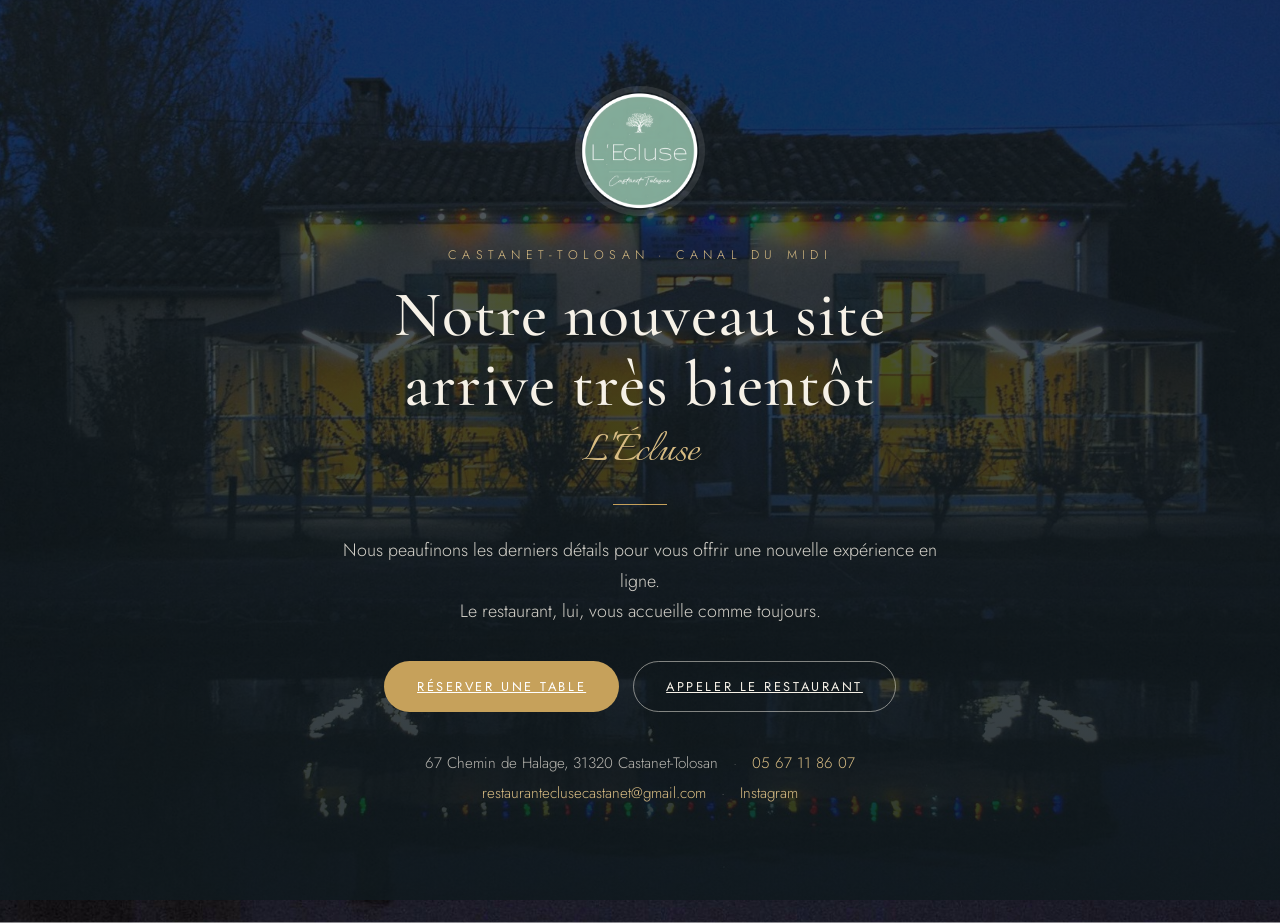
==== index.html @ 3ce77624 "Page maintenance à la racine; site complet déplacé vers /site.html" ====
<!DOCTYPE html>
<html lang="fr">
<head>
<meta charset="UTF-8">
<meta name="viewport" content="width=device-width, initial-scale=1">
<title>L'Écluse · Castanet-Tolosan — Site en cours de finalisation</title>
<meta name="description" content="Le nouveau site du restaurant L'Écluse, au bord du Canal du Midi à Castanet-Tolosan, arrive très bientôt. Réservations par téléphone ou en ligne.">
<meta name="robots" content="noindex">
<meta name="theme-color" content="#16242C">
<link rel="icon" href="assets/img/logo.png">
<link rel="preconnect" href="https://fonts.googleapis.com">
<link rel="preconnect" href="https://fonts.gstatic.com" crossorigin>
<link href="https://fonts.googleapis.com/css2?family=Cormorant+Garamond:wght@400;500&family=Jost:wght@300;400&family=Italianno&display=swap" rel="stylesheet">
<style>
  *{margin:0;padding:0;box-sizing:border-box}
  body{
    font-family:"Jost",system-ui,sans-serif;font-weight:300;color:#F6F1E7;
    min-height:100vh;min-height:100dvh;display:flex;align-items:center;justify-content:center;
    text-align:center;padding:32px;position:relative;overflow:hidden;-webkit-font-smoothing:antialiased;
  }
  .bg{
    position:absolute;inset:0;
    background:url("assets/img/hero-canal-nuit.jpg") center/cover no-repeat;
    transform:scale(1.05);
  }
  .veil{position:absolute;inset:0;background:linear-gradient(180deg,rgba(15,25,30,.7),rgba(15,25,30,.86))}
  .card{position:relative;max-width:620px;animation:rise 1.1s cubic-bezier(.22,1,.36,1) both}
  @keyframes rise{from{opacity:0;transform:translateY(28px)}to{opacity:1;transform:none}}
  .logo{width:118px;height:118px;border-radius:50%;margin:0 auto 30px;box-shadow:0 0 0 6px rgba(255,255,255,.1)}
  .eyebrow{font-size:.78rem;letter-spacing:.42em;text-transform:uppercase;color:#D8BC83;margin-bottom:16px}
  h1{font-family:"Cormorant Garamond",serif;font-weight:500;font-size:clamp(2.4rem,7vw,4rem);line-height:1.1;letter-spacing:1px}
  .script{font-family:"Italianno",cursive;font-size:clamp(2rem,5vw,3rem);color:#D8BC83;margin:2px 0 22px}
  p.lead{font-size:1.12rem;color:rgba(246,241,231,.85);line-height:1.7;margin-bottom:34px}
  .rule{width:54px;height:1px;background:#C6A15B;margin:0 auto 30px}
  .cta{display:flex;gap:14px;justify-content:center;flex-wrap:wrap;margin-bottom:36px}
  .btn{
    display:inline-flex;align-items:center;justify-content:center;padding:15px 32px;
    font-size:.8rem;letter-spacing:.2em;text-transform:uppercase;font-weight:400;
    border-radius:999px;transition:all .4s cubic-bezier(.22,1,.36,1);border:1px solid transparent;
  }
  .btn--gold{background:#C6A15B;color:#fff}
  .btn--gold:hover{background:#F6F1E7;color:#16242C;transform:translateY(-3px)}
  .btn--ghost{border-color:rgba(246,241,231,.5);color:#F6F1E7}
  .btn--ghost:hover{background:rgba(246,241,231,.1);transform:translateY(-3px)}
  .info{font-size:.95rem;color:rgba(246,241,231,.72);line-height:2}
  .info a{color:#D8BC83;text-decoration:none}
  .info a:hover{text-decoration:underline}
  .sep{opacity:.4;margin:0 10px}
</style>
</head>
<body>
  <div class="bg"></div>
  <div class="veil"></div>
  <main class="card">
    <img src="assets/img/logo.png" alt="L'Écluse" class="logo">
    <p class="eyebrow">Castanet-Tolosan · Canal du Midi</p>
    <h1>Notre nouveau site<br>arrive très bientôt</h1>
    <p class="script">L'Écluse</p>
    <div class="rule"></div>
    <p class="lead">Nous peaufinons les derniers détails pour vous offrir une nouvelle expérience en ligne.<br>Le restaurant, lui, vous accueille comme toujours.</p>
    <div class="cta">
      <a class="btn btn--gold" href="https://www.google.com/maps/reserve/v/dine/c/xC-8L-G0pOo?source=pa&opi=89978449&hl=fr" target="_blank" rel="noopener">Réserver une table</a>
      <a class="btn btn--ghost" href="tel:+33567118607">Appeler le restaurant</a>
    </div>
    <p class="info">
      67 Chemin de Halage, 31320 Castanet-Tolosan
      <span class="sep">·</span>
      <a href="tel:+33567118607">05 67 11 86 07</a><br>
      <a href="mailto:restauranteclusecastanet@gmail.com">restauranteclusecastanet@gmail.com</a>
      <span class="sep">·</span>
      <a href="https://www.instagram.com/restaurant_ecluse" target="_blank" rel="noopener">Instagram</a>
    </p>
  </main>
</body>
</html>
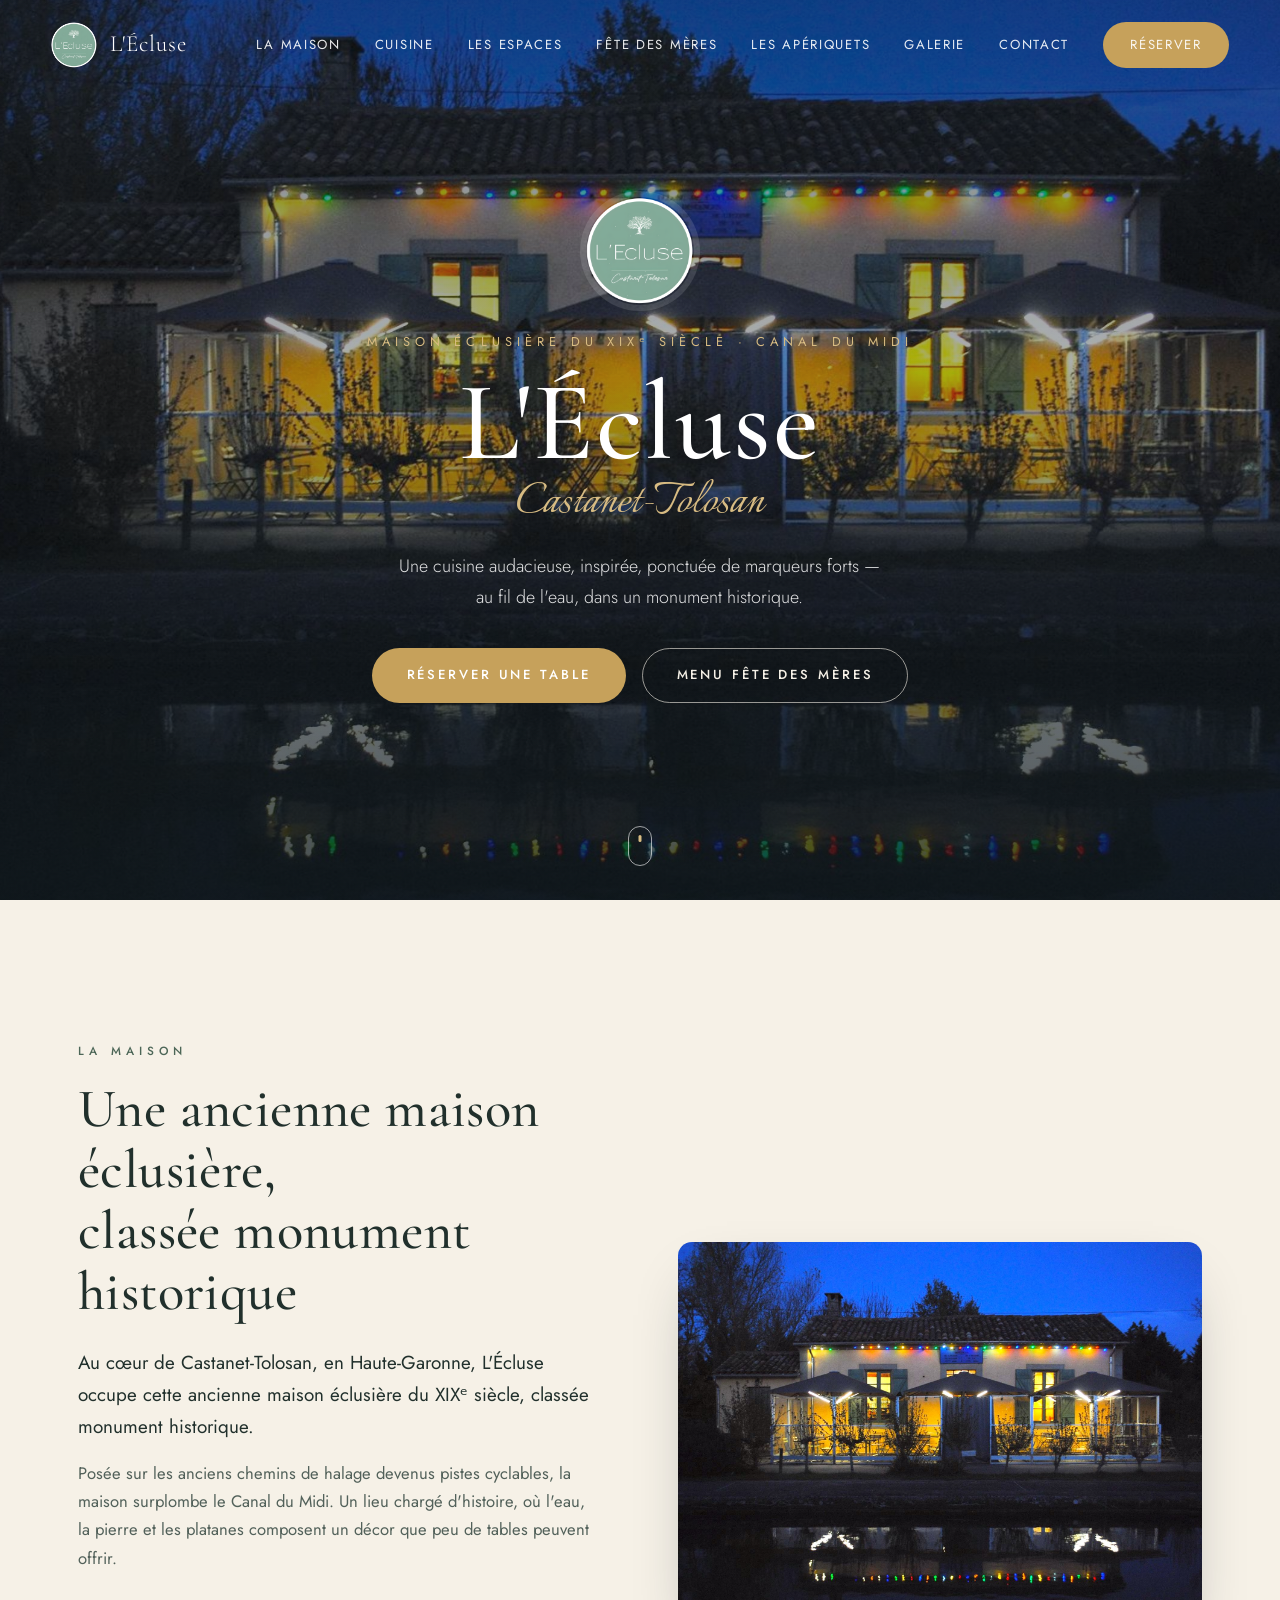
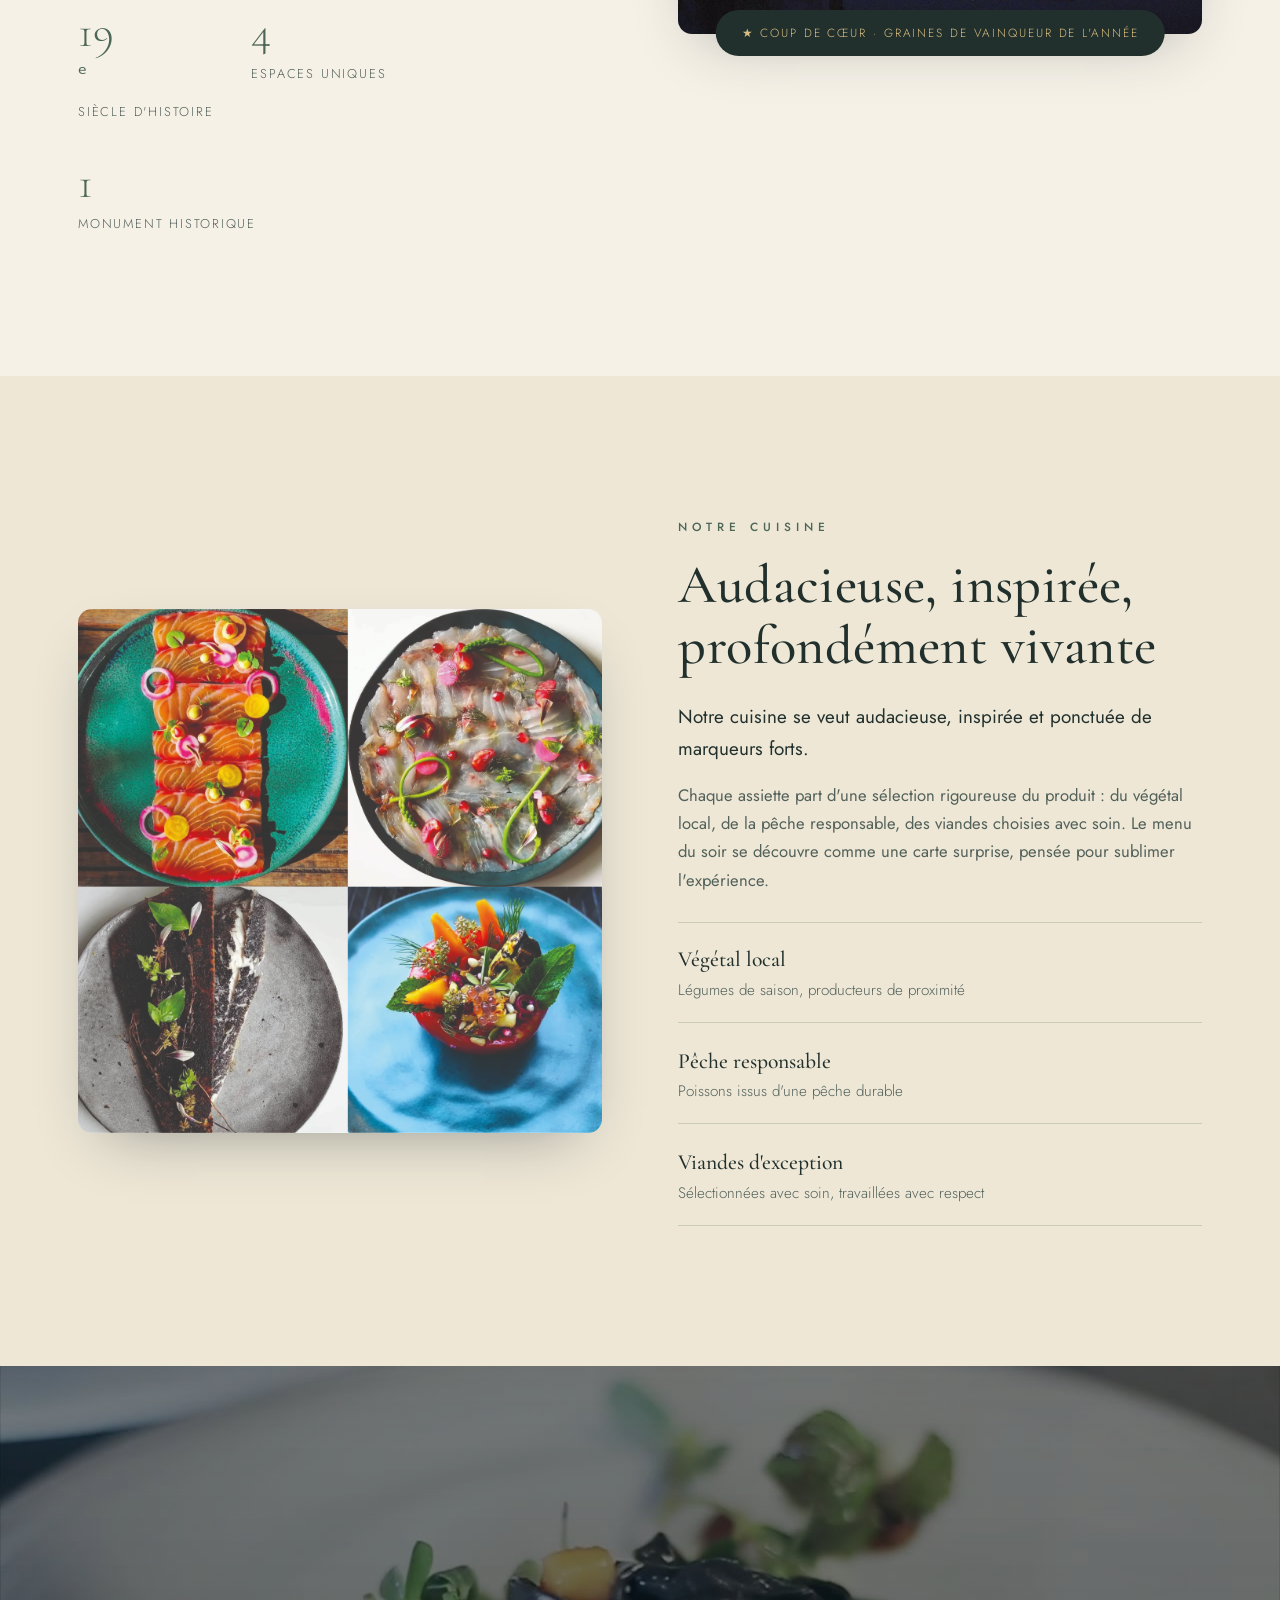
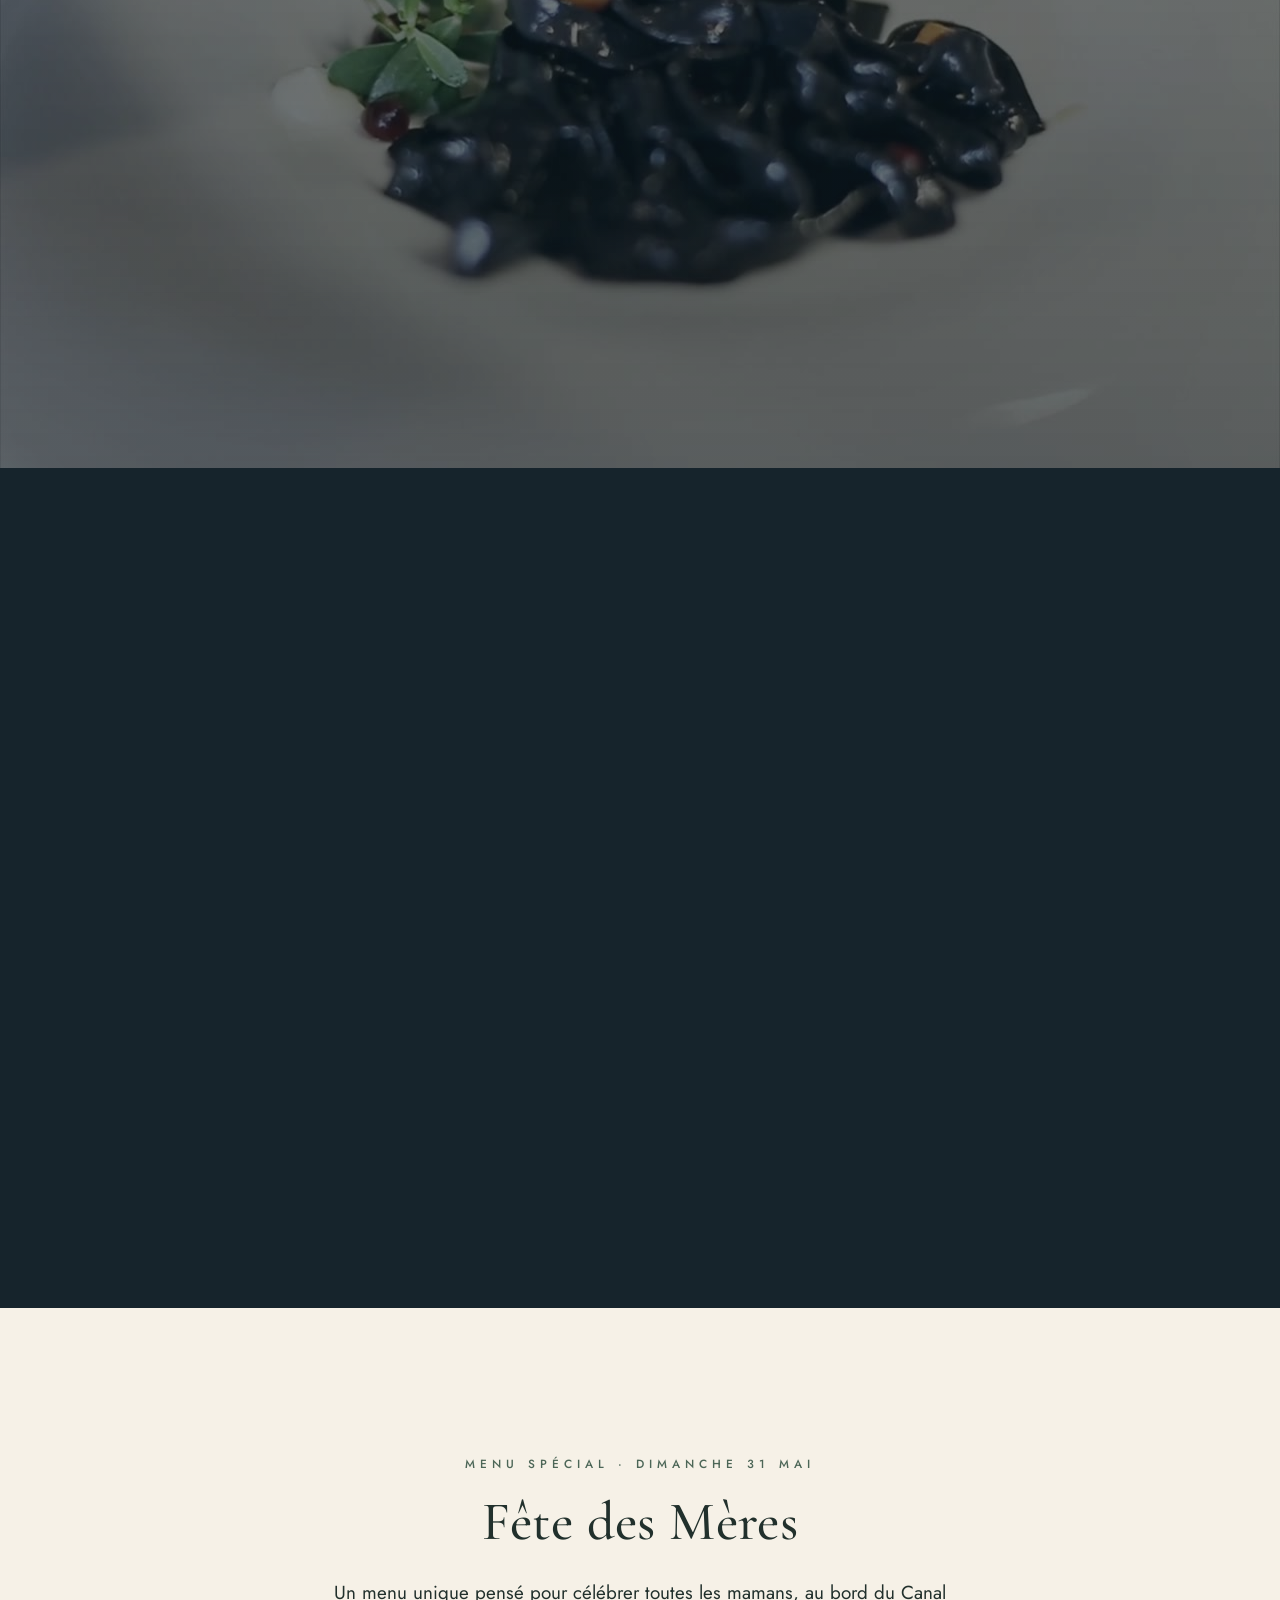
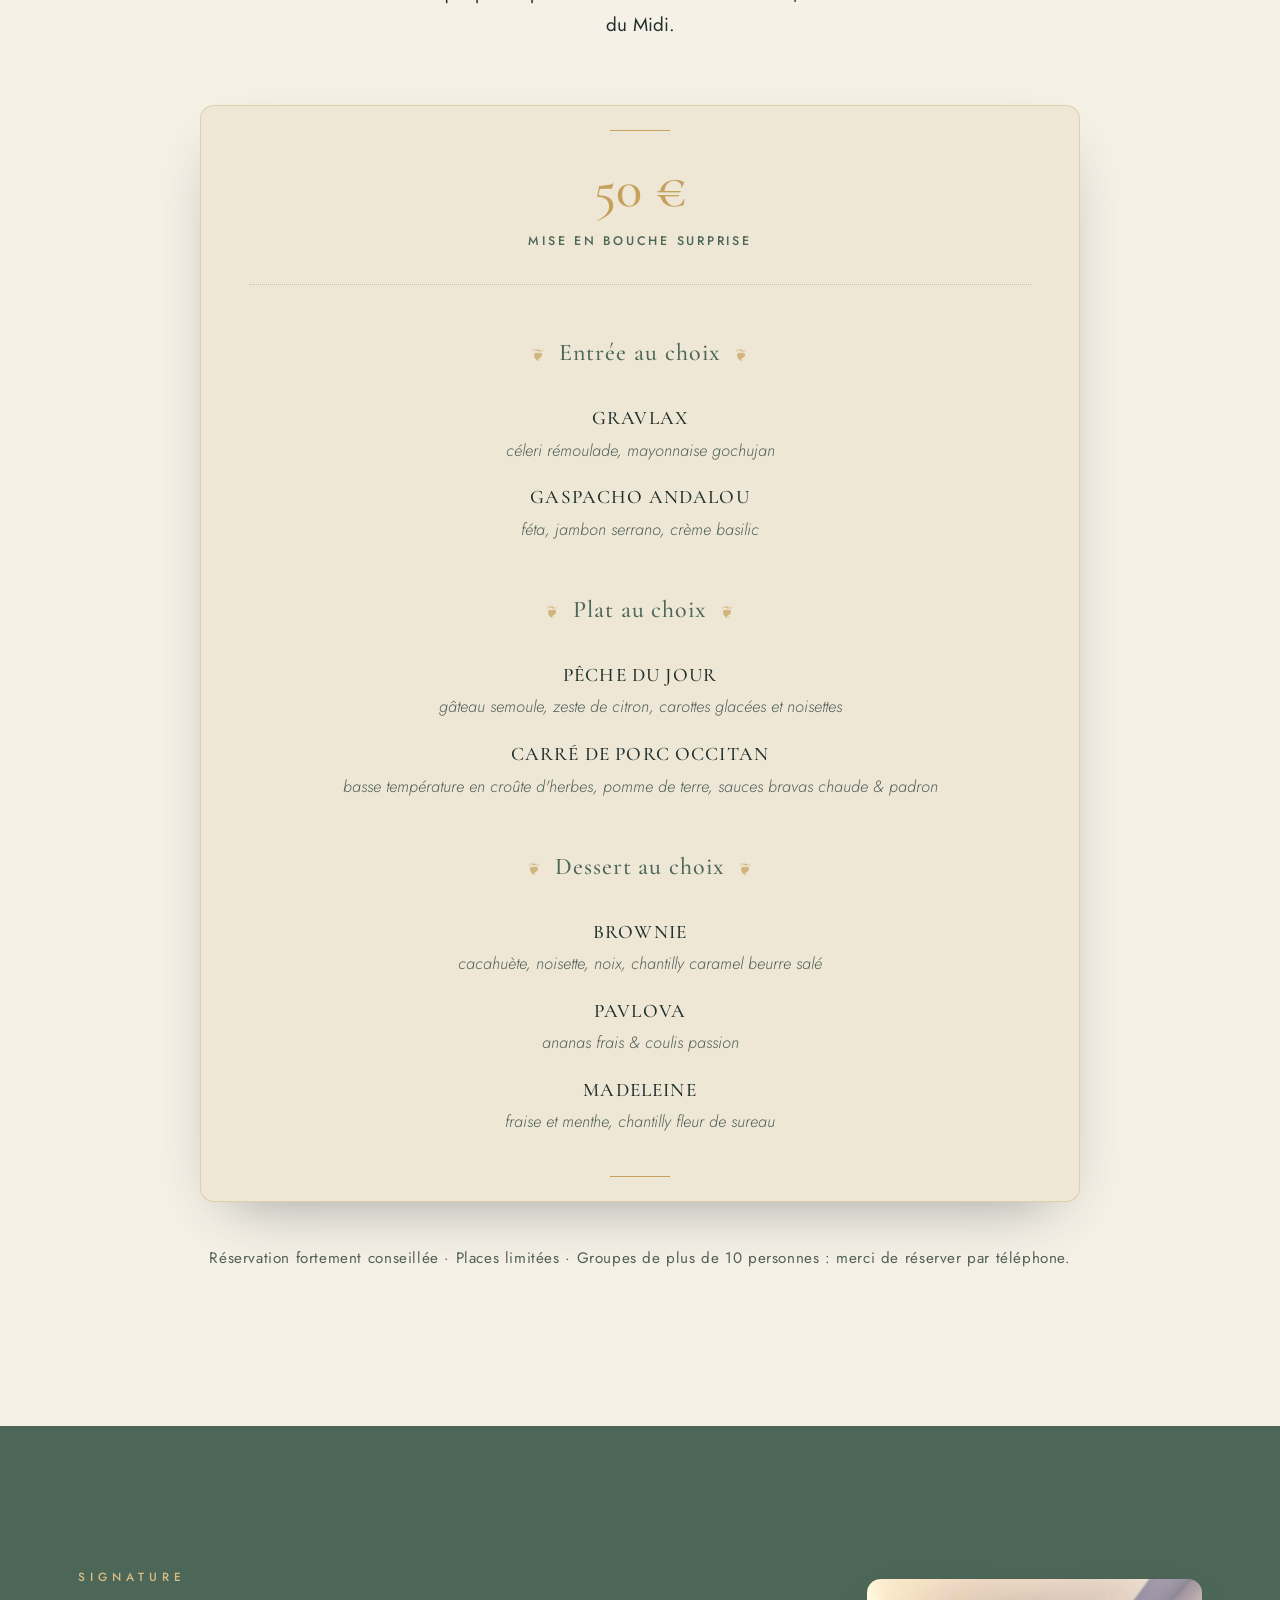
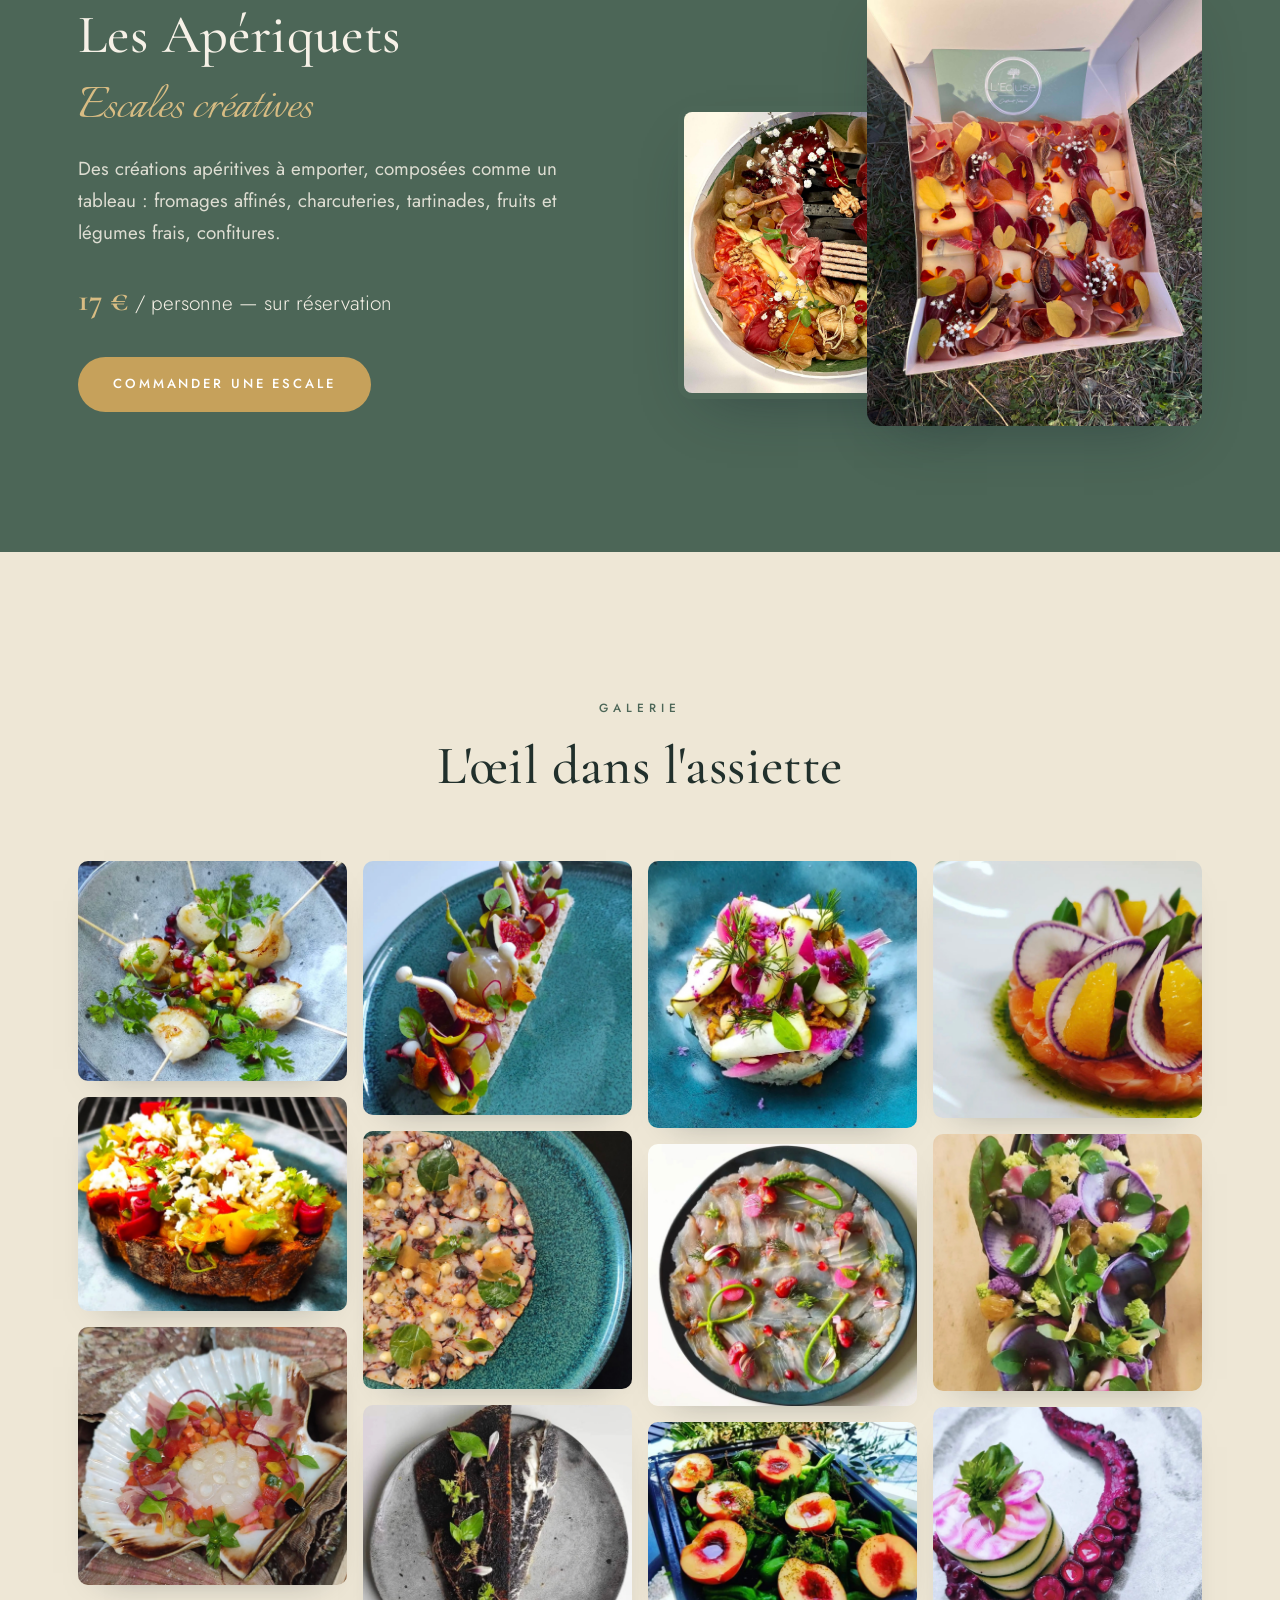
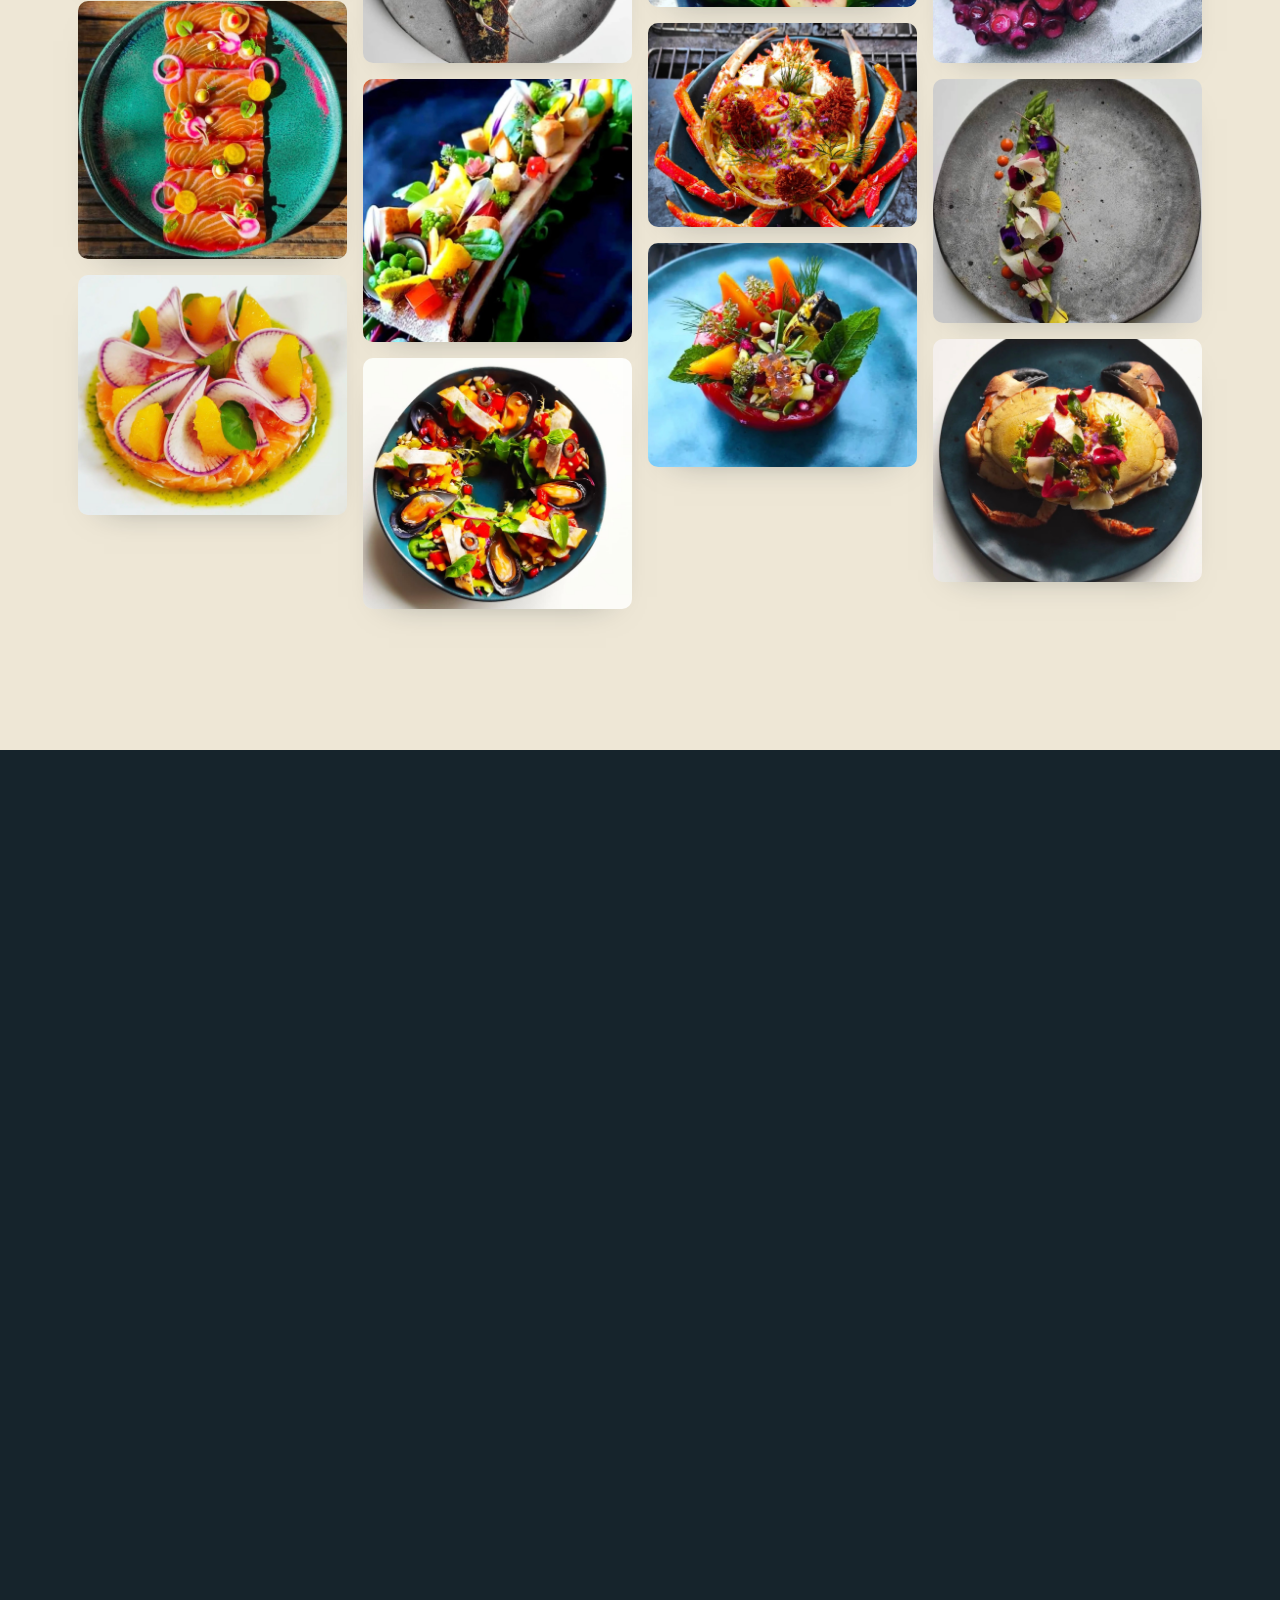
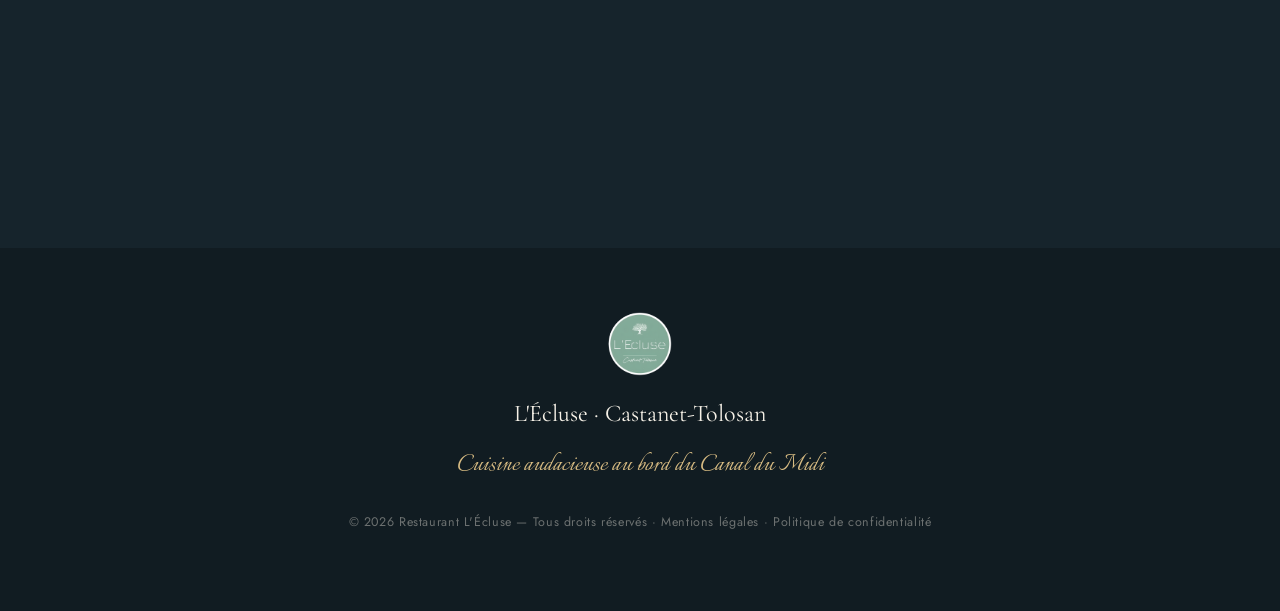
==== commit f039050e: "Fin du mode maintenance: site complet à la racine index.html remplacé par le site complet (anciennem" ====
--- a/index.html
+++ b/index.html
@@ -3,73 +3,276 @@
 <head>
 <meta charset="UTF-8">
 <meta name="viewport" content="width=device-width, initial-scale=1">
-<title>L'Écluse · Castanet-Tolosan — Site en cours de finalisation</title>
-<meta name="description" content="Le nouveau site du restaurant L'Écluse, au bord du Canal du Midi à Castanet-Tolosan, arrive très bientôt. Réservations par téléphone ou en ligne.">
-<meta name="robots" content="noindex">
+<title>L'Écluse · Restaurant gastronomique au bord du Canal du Midi — Castanet-Tolosan</title>
+<meta name="description" content="L'Écluse — restaurant gastronomique installé dans une ancienne maison éclusière du XIXᵉ siècle classée monument historique, au bord du Canal du Midi à Castanet-Tolosan. Cuisine audacieuse, produits locaux, pêche responsable.">
 <meta name="theme-color" content="#16242C">
+<meta property="og:title" content="L'Écluse — Restaurant gastronomique · Castanet-Tolosan">
+<meta property="og:description" content="Cuisine audacieuse au bord du Canal du Midi, dans une maison éclusière du XIXᵉ siècle.">
+<meta property="og:type" content="restaurant">
+<meta property="og:image" content="assets/img/hero-canal-nuit.jpg">
 <link rel="icon" href="assets/img/logo.png">
 <link rel="preconnect" href="https://fonts.googleapis.com">
 <link rel="preconnect" href="https://fonts.gstatic.com" crossorigin>
-<link href="https://fonts.googleapis.com/css2?family=Cormorant+Garamond:wght@400;500&family=Jost:wght@300;400&family=Italianno&display=swap" rel="stylesheet">
-<style>
-  *{margin:0;padding:0;box-sizing:border-box}
-  body{
-    font-family:"Jost",system-ui,sans-serif;font-weight:300;color:#F6F1E7;
-    min-height:100vh;min-height:100dvh;display:flex;align-items:center;justify-content:center;
-    text-align:center;padding:32px;position:relative;overflow:hidden;-webkit-font-smoothing:antialiased;
-  }
-  .bg{
-    position:absolute;inset:0;
-    background:url("assets/img/hero-canal-nuit.jpg") center/cover no-repeat;
-    transform:scale(1.05);
-  }
-  .veil{position:absolute;inset:0;background:linear-gradient(180deg,rgba(15,25,30,.7),rgba(15,25,30,.86))}
-  .card{position:relative;max-width:620px;animation:rise 1.1s cubic-bezier(.22,1,.36,1) both}
-  @keyframes rise{from{opacity:0;transform:translateY(28px)}to{opacity:1;transform:none}}
-  .logo{width:118px;height:118px;border-radius:50%;margin:0 auto 30px;box-shadow:0 0 0 6px rgba(255,255,255,.1)}
-  .eyebrow{font-size:.78rem;letter-spacing:.42em;text-transform:uppercase;color:#D8BC83;margin-bottom:16px}
-  h1{font-family:"Cormorant Garamond",serif;font-weight:500;font-size:clamp(2.4rem,7vw,4rem);line-height:1.1;letter-spacing:1px}
-  .script{font-family:"Italianno",cursive;font-size:clamp(2rem,5vw,3rem);color:#D8BC83;margin:2px 0 22px}
-  p.lead{font-size:1.12rem;color:rgba(246,241,231,.85);line-height:1.7;margin-bottom:34px}
-  .rule{width:54px;height:1px;background:#C6A15B;margin:0 auto 30px}
-  .cta{display:flex;gap:14px;justify-content:center;flex-wrap:wrap;margin-bottom:36px}
-  .btn{
-    display:inline-flex;align-items:center;justify-content:center;padding:15px 32px;
-    font-size:.8rem;letter-spacing:.2em;text-transform:uppercase;font-weight:400;
-    border-radius:999px;transition:all .4s cubic-bezier(.22,1,.36,1);border:1px solid transparent;
-  }
-  .btn--gold{background:#C6A15B;color:#fff}
-  .btn--gold:hover{background:#F6F1E7;color:#16242C;transform:translateY(-3px)}
-  .btn--ghost{border-color:rgba(246,241,231,.5);color:#F6F1E7}
-  .btn--ghost:hover{background:rgba(246,241,231,.1);transform:translateY(-3px)}
-  .info{font-size:.95rem;color:rgba(246,241,231,.72);line-height:2}
-  .info a{color:#D8BC83;text-decoration:none}
-  .info a:hover{text-decoration:underline}
-  .sep{opacity:.4;margin:0 10px}
-</style>
+<link href="https://fonts.googleapis.com/css2?family=Cormorant+Garamond:ital,wght@0,400;0,500;0,600;1,400&family=Jost:wght@300;400;500&family=Italianno&display=swap" rel="stylesheet">
+<link rel="stylesheet" href="assets/css/style.css">
+<script type="application/ld+json">
+{
+  "@context": "https://schema.org",
+  "@type": "Restaurant",
+  "name": "L'Écluse",
+  "image": "assets/img/hero-canal-nuit.jpg",
+  "servesCuisine": "Cuisine française gastronomique",
+  "priceRange": "€€",
+  "telephone": "+33567118607",
+  "email": "restauranteclusecastanet@gmail.com",
+  "address": {
+    "@type": "PostalAddress",
+    "streetAddress": "67 Chemin de Halage",
+    "postalCode": "31320",
+    "addressLocality": "Castanet-Tolosan",
+    "addressCountry": "FR"
+  },
+  "url": "https://www.restauranteclusecastanet.fr/"
+}
+</script>
 </head>
 <body>
-  <div class="bg"></div>
-  <div class="veil"></div>
-  <main class="card">
-    <img src="assets/img/logo.png" alt="L'Écluse" class="logo">
-    <p class="eyebrow">Castanet-Tolosan · Canal du Midi</p>
-    <h1>Notre nouveau site<br>arrive très bientôt</h1>
-    <p class="script">L'Écluse</p>
-    <div class="rule"></div>
-    <p class="lead">Nous peaufinons les derniers détails pour vous offrir une nouvelle expérience en ligne.<br>Le restaurant, lui, vous accueille comme toujours.</p>
-    <div class="cta">
-      <a class="btn btn--gold" href="https://www.google.com/maps/reserve/v/dine/c/xC-8L-G0pOo?source=pa&opi=89978449&hl=fr" target="_blank" rel="noopener">Réserver une table</a>
-      <a class="btn btn--ghost" href="tel:+33567118607">Appeler le restaurant</a>
-    </div>
-    <p class="info">
-      67 Chemin de Halage, 31320 Castanet-Tolosan
-      <span class="sep">·</span>
-      <a href="tel:+33567118607">05 67 11 86 07</a><br>
-      <a href="mailto:restauranteclusecastanet@gmail.com">restauranteclusecastanet@gmail.com</a>
-      <span class="sep">·</span>
-      <a href="https://www.instagram.com/restaurant_ecluse" target="_blank" rel="noopener">Instagram</a>
-    </p>
-  </main>
+
+<header class="nav" id="nav">
+  <a href="#accueil" class="nav__brand">
+    <img src="assets/img/logo.png" alt="L'Écluse" class="nav__logo">
+    <span class="nav__name">L'Écluse</span>
+  </a>
+  <nav class="nav__links" id="navLinks">
+    <a href="#histoire">La Maison</a>
+    <a href="#cuisine">Cuisine</a>
+    <a href="#espaces">Les Espaces</a>
+    <a href="#carte">Fête des Mères</a>
+    <a href="#aperiquets">Les Apériquets</a>
+    <a href="#galerie">Galerie</a>
+    <a href="#contact">Contact</a>
+    <a href="https://www.google.com/maps/reserve/v/dine/c/xC-8L-G0pOo?source=pa&opi=89978449&hl=fr" target="_blank" rel="noopener" class="btn btn--gold nav__cta">Réserver</a>
+  </nav>
+  <button class="nav__burger" id="burger" aria-label="Menu"><span></span><span></span><span></span></button>
+</header>
+
+<!-- HERO -->
+<section class="hero" id="accueil">
+  <div class="hero__bg" id="heroBg"></div>
+  <div class="hero__veil"></div>
+  <div class="hero__inner">
+    <img src="assets/img/logo.png" alt="" class="hero__logo reveal">
+    <p class="hero__eyebrow reveal">Maison éclusière du XIXᵉ siècle · Canal du Midi</p>
+    <h1 class="hero__title reveal">L'Écluse</h1>
+    <p class="hero__script">Castanet-Tolosan</p>
+    <p class="hero__sub reveal">Une cuisine audacieuse, inspirée, ponctuée de marqueurs forts —<br>au fil de l'eau, dans un monument historique.</p>
+    <div class="hero__cta reveal">
+      <a href="https://www.google.com/maps/reserve/v/dine/c/xC-8L-G0pOo?source=pa&opi=89978449&hl=fr" target="_blank" rel="noopener" class="btn btn--gold">Réserver une table</a>
+      <a href="#carte" class="btn btn--ghost">Menu Fête des Mères</a>
+    </div>
+  </div>
+  <a href="#histoire" class="hero__scroll" aria-label="Défiler"><span></span></a>
+</section>
+
+<!-- HISTOIRE -->
+<section class="section histoire" id="histoire">
+  <div class="wrap grid-2">
+    <div class="reveal">
+      <p class="eyebrow">La Maison</p>
+      <h2 class="h2">Une ancienne maison éclusière,<br>classée monument historique</h2>
+      <p class="lead">Au cœur de Castanet-Tolosan, en Haute-Garonne, L'Écluse occupe cette ancienne maison éclusière du XIXᵉ siècle, classée monument historique.</p>
+      <p>Posée sur les anciens chemins de halage devenus pistes cyclables, la maison surplombe le Canal du Midi. Un lieu chargé d'histoire, où l'eau, la pierre et les platanes composent un décor que peu de tables peuvent offrir.</p>
+      <div class="stats">
+        <div class="stat"><span class="stat__num" data-count="19">0</span><span class="stat__suf">ᵉ</span><span class="stat__lbl">siècle d'histoire</span></div>
+        <div class="stat"><span class="stat__num" data-count="4">0</span><span class="stat__lbl">espaces uniques</span></div>
+        <div class="stat"><span class="stat__num" data-count="1">0</span><span class="stat__lbl">monument historique</span></div>
+      </div>
+    </div>
+    <div class="histoire__media reveal">
+      <img src="assets/img/hero-canal-nuit.jpg" alt="La maison éclusière de L'Écluse illuminée la nuit, reflétée dans le Canal du Midi" loading="lazy">
+      <span class="badge">★ Coup de cœur · Graines de Vainqueur de l'année</span>
+    </div>
+  </div>
+</section>
+
+<!-- CUISINE -->
+<section class="section cuisine" id="cuisine">
+  <div class="wrap grid-2 grid-2--rev">
+    <div class="cuisine__media reveal">
+      <img src="assets/img/plats-gastro.jpg" alt="Assiettes gastronomiques de L'Écluse" loading="lazy">
+    </div>
+    <div class="reveal">
+      <p class="eyebrow">Notre cuisine</p>
+      <h2 class="h2">Audacieuse, inspirée,<br>profondément vivante</h2>
+      <p class="lead">Notre cuisine se veut audacieuse, inspirée et ponctuée de marqueurs forts.</p>
+      <p>Chaque assiette part d'une sélection rigoureuse du produit : du végétal local, de la pêche responsable, des viandes choisies avec soin. Le menu du soir se découvre comme une carte surprise, pensée pour sublimer l'expérience.</p>
+      <ul class="pillars">
+        <li><strong>Végétal local</strong><span>Légumes de saison, producteurs de proximité</span></li>
+        <li><strong>Pêche responsable</strong><span>Poissons issus d'une pêche durable</span></li>
+        <li><strong>Viandes d'exception</strong><span>Sélectionnées avec soin, travaillées avec respect</span></li>
+      </ul>
+    </div>
+  </div>
+</section>
+
+<!-- VIDEO CINEMATIQUE -->
+<section class="filmstrip" id="film">
+  <video class="filmstrip__video" autoplay muted loop playsinline preload="metadata" poster="assets/img/video-poster.jpg">
+    <source src="assets/video-cuisine.mp4" type="video/mp4">
+  </video>
+  <div class="filmstrip__veil"></div>
+  <div class="filmstrip__inner reveal">
+    <p class="eyebrow eyebrow--light">L'atelier</p>
+    <h2 class="h2 h2--light">L'art du geste</h2>
+    <p class="lead lead--light">Chaque assiette naît d'un travail de précision —<br>regardez la cuisine prendre vie.</p>
+  </div>
+</section>
+
+<!-- ESPACES -->
+<section class="section espaces" id="espaces">
+  <div class="wrap">
+    <div class="section__head reveal">
+      <p class="eyebrow">Recevoir</p>
+      <h2 class="h2">Quatre espaces, une même âme</h2>
+      <p class="lead center">Du salon intimiste à la terrasse au bord de l'eau, chaque espace se privatise pour vos moments d'exception.</p>
+    </div>
+    <div class="espaces__grid">
+      <article class="espace reveal"><span class="espace__cap">25</span><h3>Le Salon</h3><p>Élégant et chaleureux, idéal pour un déjeuner ou un dîner raffiné.</p></article>
+      <article class="espace reveal"><span class="espace__cap">15</span><h3>La Cave</h3><p>Une atmosphère feutrée et confidentielle, sous les voûtes.</p></article>
+      <article class="espace reveal"><span class="espace__cap">50</span><h3>La Terrasse</h3><p>Face au Canal du Midi, à l'ombre des platanes.</p></article>
+      <article class="espace reveal"><span class="espace__cap">4</span><h3>La Table du Chef</h3><p>Au cœur de la cuisine, au plus près du geste et du feu.</p></article>
+    </div>
+  </div>
+</section>
+
+<!-- CARTE -->
+<section class="section carte" id="carte">
+  <div class="wrap">
+    <div class="section__head reveal">
+      <p class="eyebrow">Menu spécial · Dimanche 31 mai</p>
+      <h2 class="h2">Fête des Mères</h2>
+      <p class="lead center">Un menu unique pensé pour célébrer toutes les mamans, au bord du Canal du Midi.</p>
+    </div>
+
+    <div class="fete-menu reveal">
+      <div class="fete-menu__price">
+        <span class="fete-menu__price-num">50 €</span>
+        <span class="fete-menu__price-sub">Mise en bouche surprise</span>
+      </div>
+
+      <div class="fete-menu__sections">
+        <div class="fete-menu__section">
+          <h3 class="fete-menu__title">Entrée au choix</h3>
+          <ul class="fete-menu__list">
+            <li><strong>Gravlax</strong><span>céleri rémoulade, mayonnaise gochujan</span></li>
+            <li><strong>Gaspacho andalou</strong><span>féta, jambon serrano, crème basilic</span></li>
+          </ul>
+        </div>
+
+        <div class="fete-menu__section">
+          <h3 class="fete-menu__title">Plat au choix</h3>
+          <ul class="fete-menu__list">
+            <li><strong>Pêche du jour</strong><span>gâteau semoule, zeste de citron, carottes glacées et noisettes</span></li>
+            <li><strong>Carré de porc occitan</strong><span>basse température en croûte d'herbes, pomme de terre, sauces bravas chaude &amp; padron</span></li>
+          </ul>
+        </div>
+
+        <div class="fete-menu__section">
+          <h3 class="fete-menu__title">Dessert au choix</h3>
+          <ul class="fete-menu__list">
+            <li><strong>Brownie</strong><span>cacahuète, noisette, noix, chantilly caramel beurre salé</span></li>
+            <li><strong>Pavlova</strong><span>ananas frais &amp; coulis passion</span></li>
+            <li><strong>Madeleine</strong><span>fraise et menthe, chantilly fleur de sureau</span></li>
+          </ul>
+        </div>
+      </div>
+    </div>
+
+    <p class="carte__foot reveal">Réservation fortement conseillée · Places limitées · Groupes de plus de 10 personnes : merci de réserver par téléphone.</p>
+  </div>
+</section>
+
+<!-- APERIQUETS -->
+<section class="section aperiquets" id="aperiquets">
+  <div class="wrap grid-2">
+    <div class="reveal">
+      <p class="eyebrow eyebrow--light">Signature</p>
+      <h2 class="h2 h2--light">Les Apériquets</h2>
+      <p class="hero__script aperiquets__script">Escales créatives</p>
+      <p class="lead lead--light">Des créations apéritives à emporter, composées comme un tableau : fromages affinés, charcuteries, tartinades, fruits et légumes frais, confitures.</p>
+      <p class="aperiquets__price"><strong>17 €</strong> / personne — sur réservation</p>
+      <a href="tel:+33567118607" class="btn btn--gold">Commander une escale</a>
+    </div>
+    <div class="aperiquets__media reveal">
+      <img src="assets/img/aperiquets-1.jpg" alt="Planche Apériquets — fromages, charcuteries et fruits" loading="lazy" class="aperiquets__img aperiquets__img--1">
+      <img src="assets/img/aperiquets-2.jpg" alt="Planche Apériquets ronde, composition créative" loading="lazy" class="aperiquets__img aperiquets__img--2">
+    </div>
+  </div>
+</section>
+
+<!-- GALERIE -->
+<section class="section galerie" id="galerie">
+  <div class="wrap">
+    <div class="section__head reveal">
+      <p class="eyebrow">Galerie</p>
+      <h2 class="h2">L'œil dans l'assiette</h2>
+    </div>
+    <div class="galerie__grid" id="galerieGrid"></div>
+  </div>
+</section>
+
+<!-- CONTACT -->
+<section class="section contact" id="contact">
+  <div class="wrap grid-2">
+    <div class="reveal">
+      <p class="eyebrow eyebrow--light">Horaires &amp; Contact</p>
+      <h2 class="h2 h2--light">Venez nous voir</h2>
+
+      <div class="hours">
+        <div class="hours__block">
+          <h3>Saison estivale <span>13 avril → 18 octobre</span></h3>
+          <p>Du mercredi au dimanche</p>
+          <p><strong>Déjeuner</strong> 12h00 – 14h00</p>
+          <p><strong>Dîner</strong> 19h30 – 21h00</p>
+          <p class="muted">Fermé dimanche soir, lundi, mardi et mercredi soir. Bar de l'après-midi selon la météo.</p>
+        </div>
+        <div class="hours__block">
+          <h3>Saison hivernale <span>13 octobre → 12 avril</span></h3>
+          <p>Du lundi au vendredi — déjeuner 12h00 – 14h00</p>
+          <p><strong>Jeudi &amp; vendredi soir</strong> 19h30 – 21h00</p>
+          <p class="muted">Week-ends sur réservation pour les groupes (18 adultes minimum).</p>
+        </div>
+      </div>
+
+      <ul class="contact__list">
+        <li><span>Adresse</span><a href="https://maps.google.com/?q=67+Chemin+de+Halage+31320+Castanet-Tolosan" target="_blank" rel="noopener">67 Chemin de Halage, 31320 Castanet-Tolosan</a></li>
+        <li><span>Téléphone</span><a href="tel:+33567118607">05 67 11 86 07</a></li>
+        <li><span>E-mail</span><a href="mailto:restauranteclusecastanet@gmail.com">restauranteclusecastanet@gmail.com</a></li>
+        <li><span>Suivez-nous</span><a href="https://www.instagram.com/restaurant_ecluse" target="_blank" rel="noopener">Instagram</a> · <a href="https://www.facebook.com/people/Restaurant-LEcluse/" target="_blank" rel="noopener">Facebook</a></li>
+      </ul>
+      <a href="https://www.google.com/maps/reserve/v/dine/c/xC-8L-G0pOo?source=pa&opi=89978449&hl=fr" target="_blank" rel="noopener" class="btn btn--gold">Réserver une table</a>
+    </div>
+    <div class="contact__map reveal">
+      <iframe title="Plan d'accès L'Écluse" src="https://www.google.com/maps?q=67%20Chemin%20de%20Halage%2031320%20Castanet-Tolosan&output=embed" loading="lazy" referrerpolicy="no-referrer-when-downgrade"></iframe>
+    </div>
+  </div>
+</section>
+
+<footer class="footer">
+  <img src="assets/img/logo.png" alt="L'Écluse" class="footer__logo">
+  <p class="footer__name">L'Écluse · Castanet-Tolosan</p>
+  <p class="footer__tag">Cuisine audacieuse au bord du Canal du Midi</p>
+  <p class="footer__legal">© <span id="year"></span> Restaurant L'Écluse — Tous droits réservés · Mentions légales · Politique de confidentialité</p>
+</footer>
+
+<!-- LIGHTBOX -->
+<div class="lightbox" id="lightbox" aria-hidden="true">
+  <button class="lightbox__close" id="lbClose" aria-label="Fermer">×</button>
+  <button class="lightbox__nav lightbox__nav--prev" id="lbPrev" aria-label="Précédent">‹</button>
+  <img src="" alt="" id="lbImg">
+  <button class="lightbox__nav lightbox__nav--next" id="lbNext" aria-label="Suivant">›</button>
+</div>
+
+<script src="assets/js/main.js"></script>
 </body>
 </html>
--- a/assets/css/style.css
+++ b/assets/css/style.css
@@ -0,0 +1,398 @@
+/* ============================================================
+   L'Écluse — Restaurant gastronomique · Canal du Midi
+   ============================================================ */
+
+:root{
+  --sage:#7E9B8C;
+  --sage-deep:#4C6657;
+  --night:#16242C;
+  --night-soft:#1E323B;
+  --cream:#F6F1E7;
+  --cream-2:#EEE7D6;
+  --gold:#C6A15B;
+  --gold-soft:#D8BC83;
+  --ink:#21302C;
+  --muted:#52615A;
+  --muted-soft:#6E7E76;
+  --shadow:0 24px 60px -28px rgba(22,36,44,.45);
+  --r:14px;
+  --ease:cubic-bezier(.22,1,.36,1);
+  --ff-serif:"Cormorant Garamond",Georgia,serif;
+  --ff-sans:"Jost",system-ui,sans-serif;
+  --ff-script:"Italianno",cursive;
+}
+
+*{margin:0;padding:0;box-sizing:border-box}
+html{scroll-behavior:smooth}
+body{
+  font-family:var(--ff-sans);
+  color:var(--ink);
+  background:var(--cream);
+  font-weight:300;
+  line-height:1.7;
+  -webkit-font-smoothing:antialiased;
+  overflow-x:hidden;
+}
+img{max-width:100%;display:block}
+a{color:inherit;text-decoration:none}
+section{position:relative}
+
+.wrap{max-width:1180px;margin:0 auto;padding:0 28px}
+.section{padding:clamp(72px,11vw,150px) 0}
+
+.eyebrow{
+  font-size:.74rem;letter-spacing:.42em;text-transform:uppercase;
+  color:var(--sage-deep);margin-bottom:18px;font-weight:500;
+}
+.eyebrow--light{color:var(--gold-soft)}
+.h2{
+  font-family:var(--ff-serif);font-weight:500;
+  font-size:clamp(2rem,4.4vw,3.4rem);line-height:1.12;
+  color:var(--ink);letter-spacing:.4px;margin-bottom:24px;
+}
+.h2--light{color:var(--cream)}
+.lead{font-size:1.18rem;color:var(--ink);margin-bottom:16px;font-weight:400}
+.lead--light{color:rgba(246,241,231,.86)}
+p{color:var(--muted);margin-bottom:14px;font-weight:400;font-size:1.04rem}
+.center{text-align:center;margin-left:auto;margin-right:auto;max-width:620px}
+.section__head{text-align:center;margin-bottom:64px}
+.section__head .eyebrow{display:inline-block}
+
+.grid-2{display:grid;grid-template-columns:1fr 1fr;gap:clamp(40px,6vw,90px);align-items:center}
+.grid-2--rev .cuisine__media{order:-1}
+
+/* ---------- Buttons ---------- */
+.btn{
+  display:inline-flex;align-items:center;justify-content:center;
+  padding:15px 34px;font-family:var(--ff-sans);font-size:.82rem;
+  letter-spacing:.22em;text-transform:uppercase;font-weight:500;
+  border-radius:999px;transition:all .45s var(--ease);cursor:pointer;
+  border:1px solid transparent;
+}
+.btn--gold{background:var(--gold);color:#fff}
+.btn--gold:hover{background:var(--ink);transform:translateY(-3px);box-shadow:0 18px 36px -16px rgba(22,36,44,.6)}
+.btn--ghost{border-color:rgba(246,241,231,.6);color:var(--cream)}
+.btn--ghost:hover{background:var(--cream);color:var(--ink);transform:translateY(-3px)}
+
+/* ---------- Nav ---------- */
+.nav{
+  position:fixed;top:0;left:0;right:0;z-index:60;
+  display:flex;align-items:center;justify-content:space-between;
+  padding:22px clamp(20px,4vw,52px);
+  transition:all .5s var(--ease);
+}
+.nav__brand{display:flex;align-items:center;gap:13px}
+.nav__logo{width:46px;height:46px;border-radius:50%;transition:.5s var(--ease)}
+.nav__name{
+  font-family:var(--ff-serif);font-size:1.45rem;color:#fff;
+  letter-spacing:1px;transition:color .5s var(--ease);
+}
+.nav__links{display:flex;align-items:center;gap:34px}
+.nav__links a{
+  font-size:.82rem;letter-spacing:.13em;text-transform:uppercase;
+  color:rgba(255,255,255,.9);font-weight:400;position:relative;
+}
+.nav__links a:not(.nav__cta)::after{
+  content:"";position:absolute;left:0;bottom:-6px;height:1px;width:0;
+  background:var(--gold);transition:width .4s var(--ease);
+}
+.nav__links a:not(.nav__cta):hover::after{width:100%}
+.nav__cta{padding:11px 26px}
+.nav.scrolled{
+  background:rgba(246,241,231,.96);
+  backdrop-filter:blur(10px);
+  box-shadow:0 10px 30px -22px rgba(22,36,44,.5);
+  padding-top:14px;padding-bottom:14px;
+}
+.nav.scrolled .nav__name{color:var(--ink)}
+.nav.scrolled .nav__logo{width:40px;height:40px}
+.nav.scrolled .nav__links a{color:var(--ink)}
+.nav.scrolled .nav__cta{color:#fff}
+.nav__burger{display:none;flex-direction:column;gap:5px;background:none;border:0;cursor:pointer;padding:6px}
+.nav__burger span{width:26px;height:2px;background:#fff;transition:.4s var(--ease)}
+.nav.scrolled .nav__burger span{background:var(--ink)}
+
+/* ---------- Hero ---------- */
+.hero{height:100vh;min-height:640px;display:flex;align-items:center;justify-content:center;overflow:hidden}
+.hero__bg{
+  position:absolute;inset:-8% 0;
+  background:url("../img/hero-canal-nuit.jpg") center/cover no-repeat;
+  transform:scale(1.08);will-change:transform;
+}
+.hero__veil{
+  position:absolute;inset:0;
+  background:linear-gradient(180deg,rgba(15,25,30,.55) 0%,rgba(15,25,30,.35) 40%,rgba(15,25,30,.78) 100%);
+}
+.hero__inner{position:relative;text-align:center;color:#fff;padding:0 24px;max-width:820px}
+.hero__logo{width:108px;height:108px;border-radius:50%;margin:0 auto 26px;box-shadow:0 0 0 6px rgba(255,255,255,.12)}
+.hero__eyebrow{
+  font-size:.8rem;letter-spacing:.4em;text-transform:uppercase;
+  color:var(--gold-soft);margin-bottom:14px;
+}
+.hero__title{
+  font-family:var(--ff-serif);font-weight:500;
+  font-size:clamp(3.4rem,9vw,7rem);line-height:1;letter-spacing:2px;
+}
+.hero__script{
+  font-family:var(--ff-script);font-size:clamp(2.2rem,5vw,3.4rem);
+  color:var(--gold-soft);line-height:1;margin:-4px 0 22px;
+}
+.hero__sub{font-size:1.12rem;color:rgba(255,255,255,.88);max-width:560px;margin:0 auto 36px;font-weight:300}
+.hero__cta{display:flex;gap:16px;justify-content:center;flex-wrap:wrap}
+.hero__scroll{position:absolute;bottom:34px;left:50%;transform:translateX(-50%)}
+.hero__scroll span{
+  display:block;width:24px;height:40px;border:1px solid rgba(255,255,255,.6);border-radius:14px;position:relative;
+}
+.hero__scroll span::after{
+  content:"";position:absolute;top:8px;left:50%;width:3px;height:7px;border-radius:2px;
+  background:var(--gold-soft);transform:translateX(-50%);animation:scroll 1.8s infinite;
+}
+@keyframes scroll{0%{opacity:0;transform:translate(-50%,0)}40%{opacity:1}100%{opacity:0;transform:translate(-50%,14px)}}
+
+/* ---------- Histoire ---------- */
+.histoire{background:var(--cream)}
+.histoire__media{position:relative}
+.histoire__media img{border-radius:var(--r);box-shadow:var(--shadow);aspect-ratio:4/3;object-fit:cover}
+.badge{
+  position:absolute;bottom:-22px;left:50%;transform:translateX(-50%);
+  background:var(--ink);color:var(--gold-soft);white-space:nowrap;
+  font-size:.74rem;letter-spacing:.16em;text-transform:uppercase;
+  padding:13px 26px;border-radius:999px;box-shadow:var(--shadow);
+}
+.stats{display:flex;gap:38px;margin-top:38px;flex-wrap:wrap}
+.stat{display:flex;flex-direction:column}
+.stat__num{font-family:var(--ff-serif);font-size:2.8rem;color:var(--sage-deep);line-height:1;display:inline}
+.stat__suf{font-family:var(--ff-serif);font-size:1.4rem;color:var(--sage-deep);vertical-align:super}
+.stat__lbl{font-size:.8rem;letter-spacing:.14em;text-transform:uppercase;color:var(--muted);margin-top:8px}
+
+/* ---------- Cuisine ---------- */
+.cuisine{background:var(--cream-2)}
+.cuisine__media img{border-radius:var(--r);box-shadow:var(--shadow);aspect-ratio:1/1;object-fit:cover}
+.pillars{list-style:none;margin-top:28px;display:grid;gap:2px;border-top:1px solid rgba(76,102,87,.22)}
+.pillars li{
+  padding:18px 0;border-bottom:1px solid rgba(76,102,87,.22);
+  display:flex;flex-direction:column;
+}
+.pillars strong{font-family:var(--ff-serif);font-size:1.35rem;font-weight:500;color:var(--ink)}
+.pillars span{font-size:.95rem;color:var(--muted)}
+
+/* ---------- Film cinématique ---------- */
+.filmstrip{
+  position:relative;height:min(78vh,720px);min-height:440px;
+  display:flex;align-items:center;justify-content:center;overflow:hidden;
+  background:var(--night);
+}
+.filmstrip__video{
+  position:absolute;inset:0;width:100%;height:100%;
+  object-fit:cover;will-change:transform;
+}
+.filmstrip__veil{
+  position:absolute;inset:0;
+  background:linear-gradient(180deg,rgba(15,25,30,.5),rgba(15,25,30,.62));
+}
+.filmstrip__inner{position:relative;text-align:center;color:#fff;padding:0 24px;max-width:680px}
+.filmstrip__inner .eyebrow{display:inline-block}
+.filmstrip__inner .lead{margin:0}
+
+/* ---------- Espaces ---------- */
+.espaces{background:var(--night);color:var(--cream)}
+.espaces .eyebrow{color:var(--gold-soft)}
+.espaces .h2{color:var(--cream)}
+.espaces .lead{color:rgba(246,241,231,.8)}
+.espaces__grid{display:grid;grid-template-columns:repeat(4,1fr);gap:20px}
+.espace{
+  border:1px solid rgba(246,241,231,.16);border-radius:var(--r);
+  padding:42px 28px;text-align:center;transition:.5s var(--ease);
+  background:linear-gradient(180deg,rgba(255,255,255,.02),transparent);
+}
+.espace:hover{background:var(--sage-deep);transform:translateY(-8px);border-color:transparent}
+.espace__cap{
+  display:inline-block;font-family:var(--ff-serif);font-size:3rem;
+  color:var(--gold-soft);line-height:1;
+}
+.espace__cap::after{content:" couverts";font-family:var(--ff-sans);font-size:.7rem;letter-spacing:.18em;text-transform:uppercase;color:rgba(246,241,231,.5);display:block;margin-top:4px}
+.espace h3{font-family:var(--ff-serif);font-size:1.6rem;font-weight:500;margin:16px 0 10px;color:var(--cream)}
+.espace p{color:rgba(246,241,231,.7);font-size:.95rem;margin:0}
+
+/* ---------- Carte ---------- */
+.carte{background:var(--cream)}
+.carte__grid{display:grid;grid-template-columns:1fr 1fr;gap:26px}
+.menu-card{
+  background:#fff;border-radius:var(--r);padding:44px 42px;
+  box-shadow:0 22px 50px -34px rgba(22,36,44,.4);
+  border:1px solid rgba(76,102,87,.1);transition:.5s var(--ease);
+}
+.menu-card:hover{transform:translateY(-6px);box-shadow:var(--shadow)}
+.menu-card--feature{
+  background:var(--night);color:var(--cream);
+  grid-row:span 2;display:flex;flex-direction:column;justify-content:center;
+}
+.menu-card h3{font-family:var(--ff-serif);font-size:1.9rem;font-weight:500;color:var(--ink);margin-bottom:6px}
+.menu-card--feature h3{color:var(--cream)}
+.menu-card__note{font-size:.78rem;letter-spacing:.16em;text-transform:uppercase;color:var(--gold);margin-bottom:24px}
+.menu-list{list-style:none;margin:0 0 18px}
+.menu-list li{display:flex;align-items:baseline;gap:8px;padding:11px 0;font-size:1.02rem;color:var(--ink)}
+.menu-card--feature .menu-list li{color:rgba(246,241,231,.92)}
+.menu-list li em{color:var(--muted);font-style:italic}
+.menu-list .dots{flex:1;border-bottom:1px dotted rgba(76,102,87,.4);transform:translateY(-3px)}
+.menu-card--feature .menu-list .dots{border-color:rgba(246,241,231,.3)}
+.menu-list li span:last-child{font-family:var(--ff-serif);font-size:1.3rem;color:var(--sage-deep);font-weight:600}
+.menu-card--feature .menu-list li span:last-child{color:var(--gold-soft)}
+.menu-card__sub{font-size:.92rem;color:var(--muted);margin:0}
+.menu-card--feature .menu-card__sub{color:rgba(246,241,231,.6)}
+.carte__foot{text-align:center;margin-top:44px;font-size:.95rem;color:var(--muted);letter-spacing:.04em}
+
+/* ---------- Menu Fête des Mères ---------- */
+.fete-menu{
+  max-width:880px;margin:0 auto;background:var(--cream-2);
+  border:1px solid rgba(198,161,91,.35);border-radius:14px;
+  padding:56px 48px;box-shadow:var(--shadow);position:relative;
+}
+.fete-menu::before,.fete-menu::after{
+  content:"";position:absolute;left:50%;transform:translateX(-50%);
+  width:60px;height:1px;background:var(--gold);
+}
+.fete-menu::before{top:24px}
+.fete-menu::after{bottom:24px}
+.fete-menu__price{text-align:center;margin-bottom:48px;padding-bottom:32px;border-bottom:1px dotted rgba(76,102,87,.3)}
+.fete-menu__price-num{
+  display:block;font-family:var(--ff-serif);font-size:3.4rem;
+  color:var(--gold);font-weight:500;line-height:1;
+}
+.fete-menu__price-sub{
+  display:block;margin-top:14px;font-size:.78rem;letter-spacing:.22em;
+  text-transform:uppercase;color:var(--sage-deep);font-weight:500;
+}
+.fete-menu__sections{display:flex;flex-direction:column;gap:38px}
+.fete-menu__section{text-align:center}
+.fete-menu__title{
+  font-family:var(--ff-serif);font-size:1.5rem;font-weight:500;
+  color:var(--sage-deep);margin-bottom:20px;letter-spacing:.04em;
+}
+.fete-menu__title::before,.fete-menu__title::after{
+  content:"❦";color:var(--gold);font-size:.7em;margin:0 14px;
+  vertical-align:middle;opacity:.7;
+}
+.fete-menu__list{list-style:none;margin:0;padding:0}
+.fete-menu__list li{
+  padding:10px 0;font-size:1.02rem;color:var(--muted);line-height:1.55;
+}
+.fete-menu__list li strong{
+  display:block;font-family:var(--ff-serif);font-size:1.2rem;
+  font-weight:500;color:var(--ink);letter-spacing:.06em;
+  text-transform:uppercase;margin-bottom:4px;
+}
+.fete-menu__list li span{font-style:italic;color:var(--muted)}
+@media (max-width:720px){
+  .fete-menu{padding:44px 24px}
+  .fete-menu__price-num{font-size:2.6rem}
+  .fete-menu__title{font-size:1.3rem}
+}
+
+/* ---------- Apériquets ---------- */
+.aperiquets{background:var(--sage-deep);color:var(--cream);overflow:hidden}
+.aperiquets__script{color:var(--gold-soft);text-align:left;margin:-10px 0 18px}
+.aperiquets__price{font-size:1.3rem;color:var(--cream);margin:24px 0 30px;font-weight:300}
+.aperiquets__price strong{font-family:var(--ff-serif);font-size:2rem;color:var(--gold-soft)}
+.aperiquets__media{position:relative;min-height:420px}
+.aperiquets__img{position:absolute;border-radius:var(--r);box-shadow:var(--shadow);object-fit:cover}
+.aperiquets__img--1{width:64%;aspect-ratio:3/4;top:0;right:0;z-index:2}
+.aperiquets__img--2{width:56%;aspect-ratio:1/1;bottom:0;left:0;border:6px solid var(--sage-deep)}
+
+/* ---------- Galerie ---------- */
+.galerie{background:var(--cream-2)}
+.galerie__grid{columns:4;column-gap:16px}
+.galerie__grid figure{
+  margin:0 0 16px;border-radius:10px;overflow:hidden;cursor:pointer;
+  break-inside:avoid;position:relative;box-shadow:0 14px 34px -26px rgba(22,36,44,.5);
+}
+.galerie__grid img{width:100%;transition:transform .9s var(--ease);filter:saturate(1.02)}
+.galerie__grid figure::after{
+  content:"";position:absolute;inset:0;background:rgba(22,36,44,.18);opacity:0;transition:.5s var(--ease);
+}
+.galerie__grid figure:hover img{transform:scale(1.08)}
+.galerie__grid figure:hover::after{opacity:1}
+
+/* ---------- Contact ---------- */
+.contact{background:var(--night);color:var(--cream)}
+.hours{display:grid;grid-template-columns:1fr 1fr;gap:28px;margin:28px 0 34px}
+.hours__block{border-left:2px solid var(--gold);padding-left:22px}
+.hours__block h3{font-family:var(--ff-serif);font-size:1.35rem;font-weight:500;color:var(--cream);margin-bottom:12px}
+.hours__block h3 span{display:block;font-family:var(--ff-sans);font-size:.72rem;letter-spacing:.14em;text-transform:uppercase;color:var(--gold-soft);margin-top:4px}
+.hours__block p{color:rgba(246,241,231,.82);margin-bottom:6px;font-size:.98rem}
+.hours__block .muted{color:rgba(246,241,231,.5);font-size:.86rem;margin-top:8px}
+.contact__list{list-style:none;margin:0 0 30px}
+.contact__list li{padding:14px 0;border-bottom:1px solid rgba(246,241,231,.12);font-size:1rem}
+.contact__list li span{display:block;font-size:.72rem;letter-spacing:.2em;text-transform:uppercase;color:var(--gold-soft);margin-bottom:5px}
+.contact__list a{color:rgba(246,241,231,.92);transition:color .3s}
+.contact__list a:hover{color:var(--gold-soft)}
+.contact__map{height:100%;min-height:440px;border-radius:var(--r);overflow:hidden;box-shadow:var(--shadow)}
+.contact__map iframe{width:100%;height:100%;min-height:440px;border:0;filter:grayscale(.3) contrast(1.05)}
+
+/* ---------- Footer ---------- */
+.footer{background:#111c22;color:rgba(246,241,231,.7);text-align:center;padding:64px 24px}
+.footer__logo{width:64px;height:64px;border-radius:50%;margin:0 auto 18px}
+.footer__name{font-family:var(--ff-serif);font-size:1.5rem;color:var(--cream);margin-bottom:6px}
+.footer__tag{font-family:var(--ff-script);font-size:1.8rem;color:var(--gold-soft);margin-bottom:22px}
+.footer__legal{font-size:.78rem;letter-spacing:.05em;color:rgba(246,241,231,.4)}
+
+/* ---------- Lightbox ---------- */
+.lightbox{
+  position:fixed;inset:0;z-index:90;background:rgba(12,20,24,.96);
+  display:flex;align-items:center;justify-content:center;
+  opacity:0;pointer-events:none;transition:opacity .4s var(--ease);
+}
+.lightbox.open{opacity:1;pointer-events:auto}
+.lightbox img{max-width:88vw;max-height:86vh;border-radius:8px;box-shadow:0 30px 80px -20px rgba(0,0,0,.7)}
+.lightbox__close,.lightbox__nav{
+  position:absolute;background:rgba(255,255,255,.1);border:0;color:#fff;cursor:pointer;
+  width:52px;height:52px;border-radius:50%;font-size:1.6rem;transition:.3s;
+}
+.lightbox__close:hover,.lightbox__nav:hover{background:var(--gold)}
+.lightbox__close{top:28px;right:28px}
+.lightbox__nav--prev{left:24px;top:50%;transform:translateY(-50%)}
+.lightbox__nav--next{right:24px;top:50%;transform:translateY(-50%)}
+
+/* ---------- Reveal ---------- */
+.reveal{opacity:0;transform:translateY(38px);transition:opacity 1s var(--ease),transform 1s var(--ease)}
+.reveal.in{opacity:1;transform:none}
+
+/* ---------- Responsive ---------- */
+@media(max-width:960px){
+  .grid-2{grid-template-columns:1fr;gap:48px}
+  .grid-2--rev .cuisine__media{order:0}
+  .espaces__grid{grid-template-columns:1fr 1fr}
+  .carte__grid{grid-template-columns:1fr}
+  .menu-card--feature{grid-row:auto}
+  .hours{grid-template-columns:1fr}
+  .galerie__grid{columns:3}
+  .nav__links{
+    position:fixed;inset:0;width:100vw;height:100vh;height:100dvh;
+    background:var(--night);flex-direction:column;
+    align-items:center;justify-content:center;gap:30px;
+    opacity:0;pointer-events:none;transition:opacity .4s var(--ease);z-index:80;
+  }
+  .nav__links.open{opacity:1;pointer-events:auto}
+  .nav__links a{color:var(--cream)!important;font-size:1.18rem;text-align:center;letter-spacing:.16em}
+  .nav__cta{margin-top:6px;color:#fff!important}
+  .nav__brand{position:relative;z-index:90}
+  .nav__burger{display:flex;z-index:90}
+  .nav__burger.x span:nth-child(1){transform:translateY(7px) rotate(45deg)}
+  .nav__burger.x span:nth-child(2){opacity:0}
+  .nav__burger.x span:nth-child(3){transform:translateY(-7px) rotate(-45deg)}
+  .nav__burger.x span{background:#fff!important}
+  .nav.menu-open{background:var(--night)!important;backdrop-filter:none;box-shadow:none}
+  .nav.menu-open .nav__name{color:var(--cream)}
+  .nav.menu-open .nav__burger span{background:#fff}
+}
+@media(max-width:560px){
+  .espaces__grid{grid-template-columns:1fr}
+  .galerie__grid{columns:2}
+  .menu-card{padding:34px 26px}
+  .stats{gap:24px}
+  .aperiquets__media{min-height:340px}
+}
+@media(prefers-reduced-motion:reduce){
+  *{animation:none!important;transition:none!important}
+  .reveal{opacity:1;transform:none}
+}
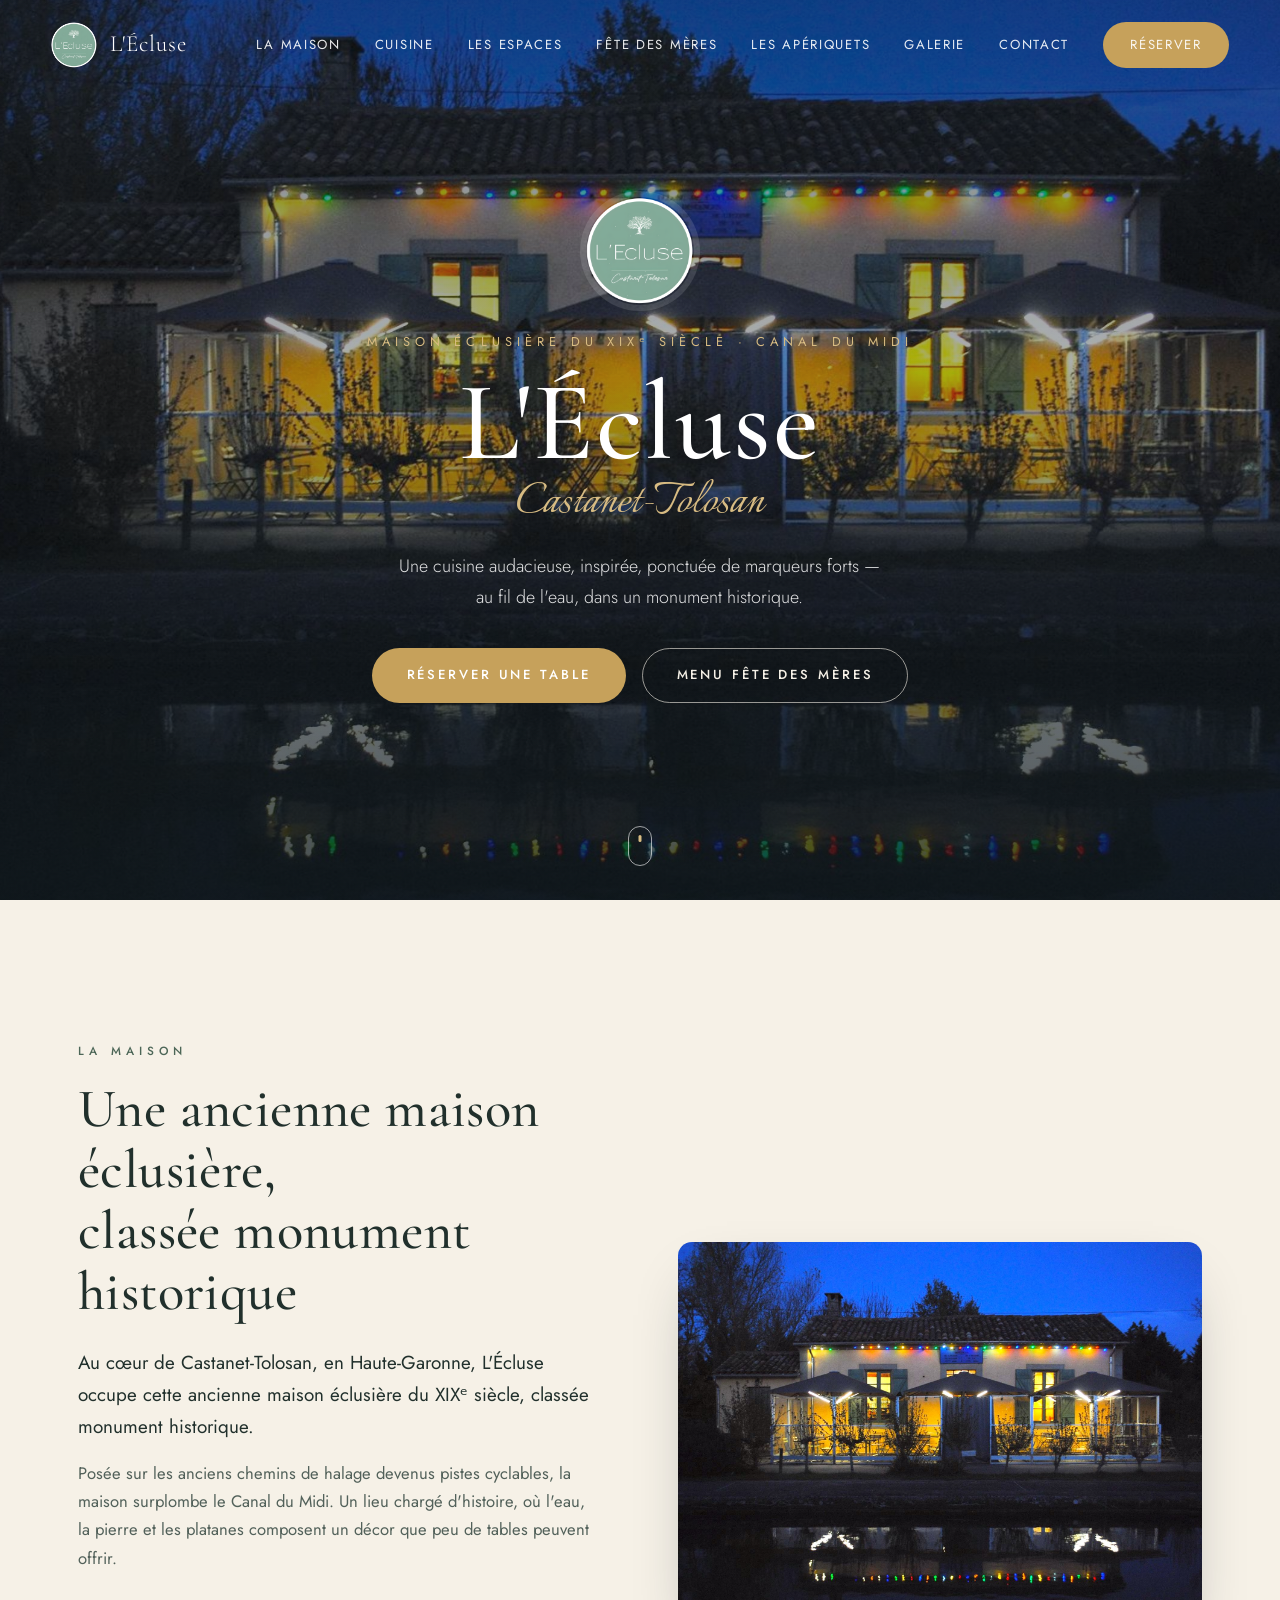
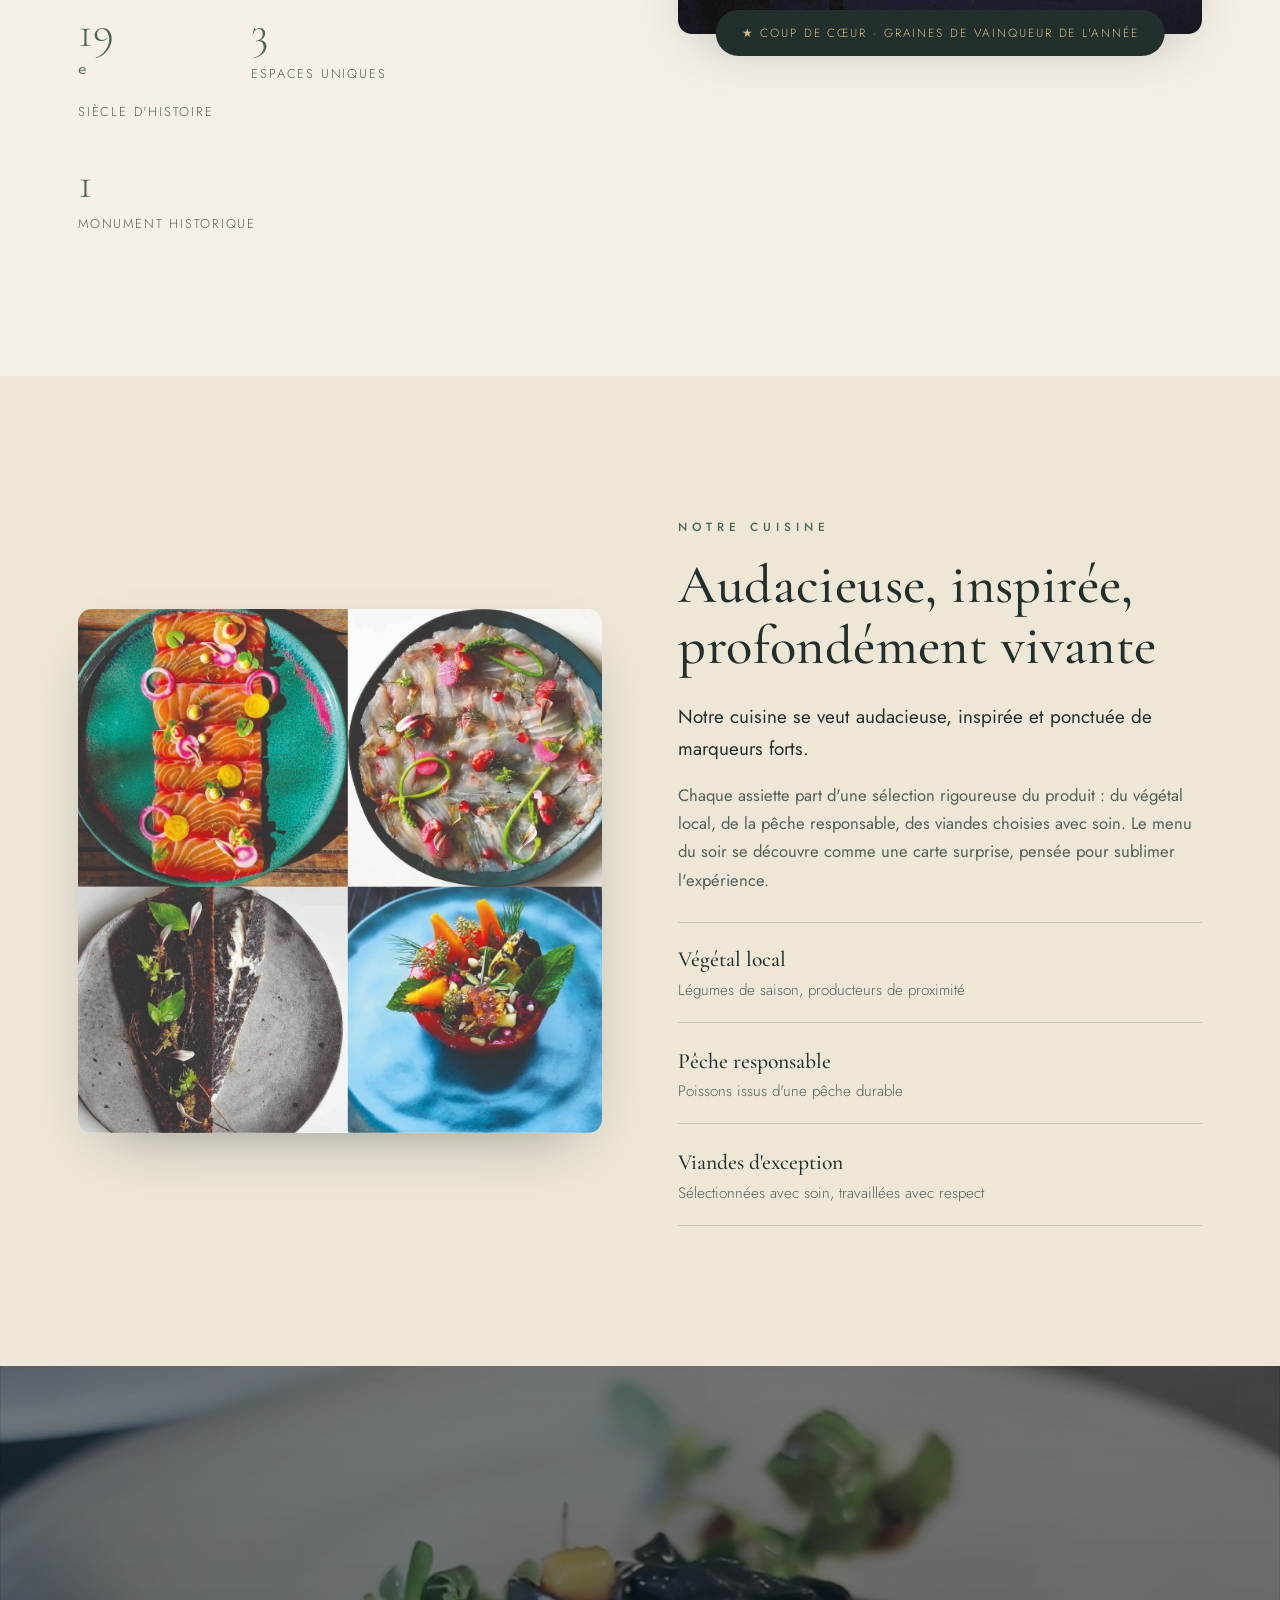
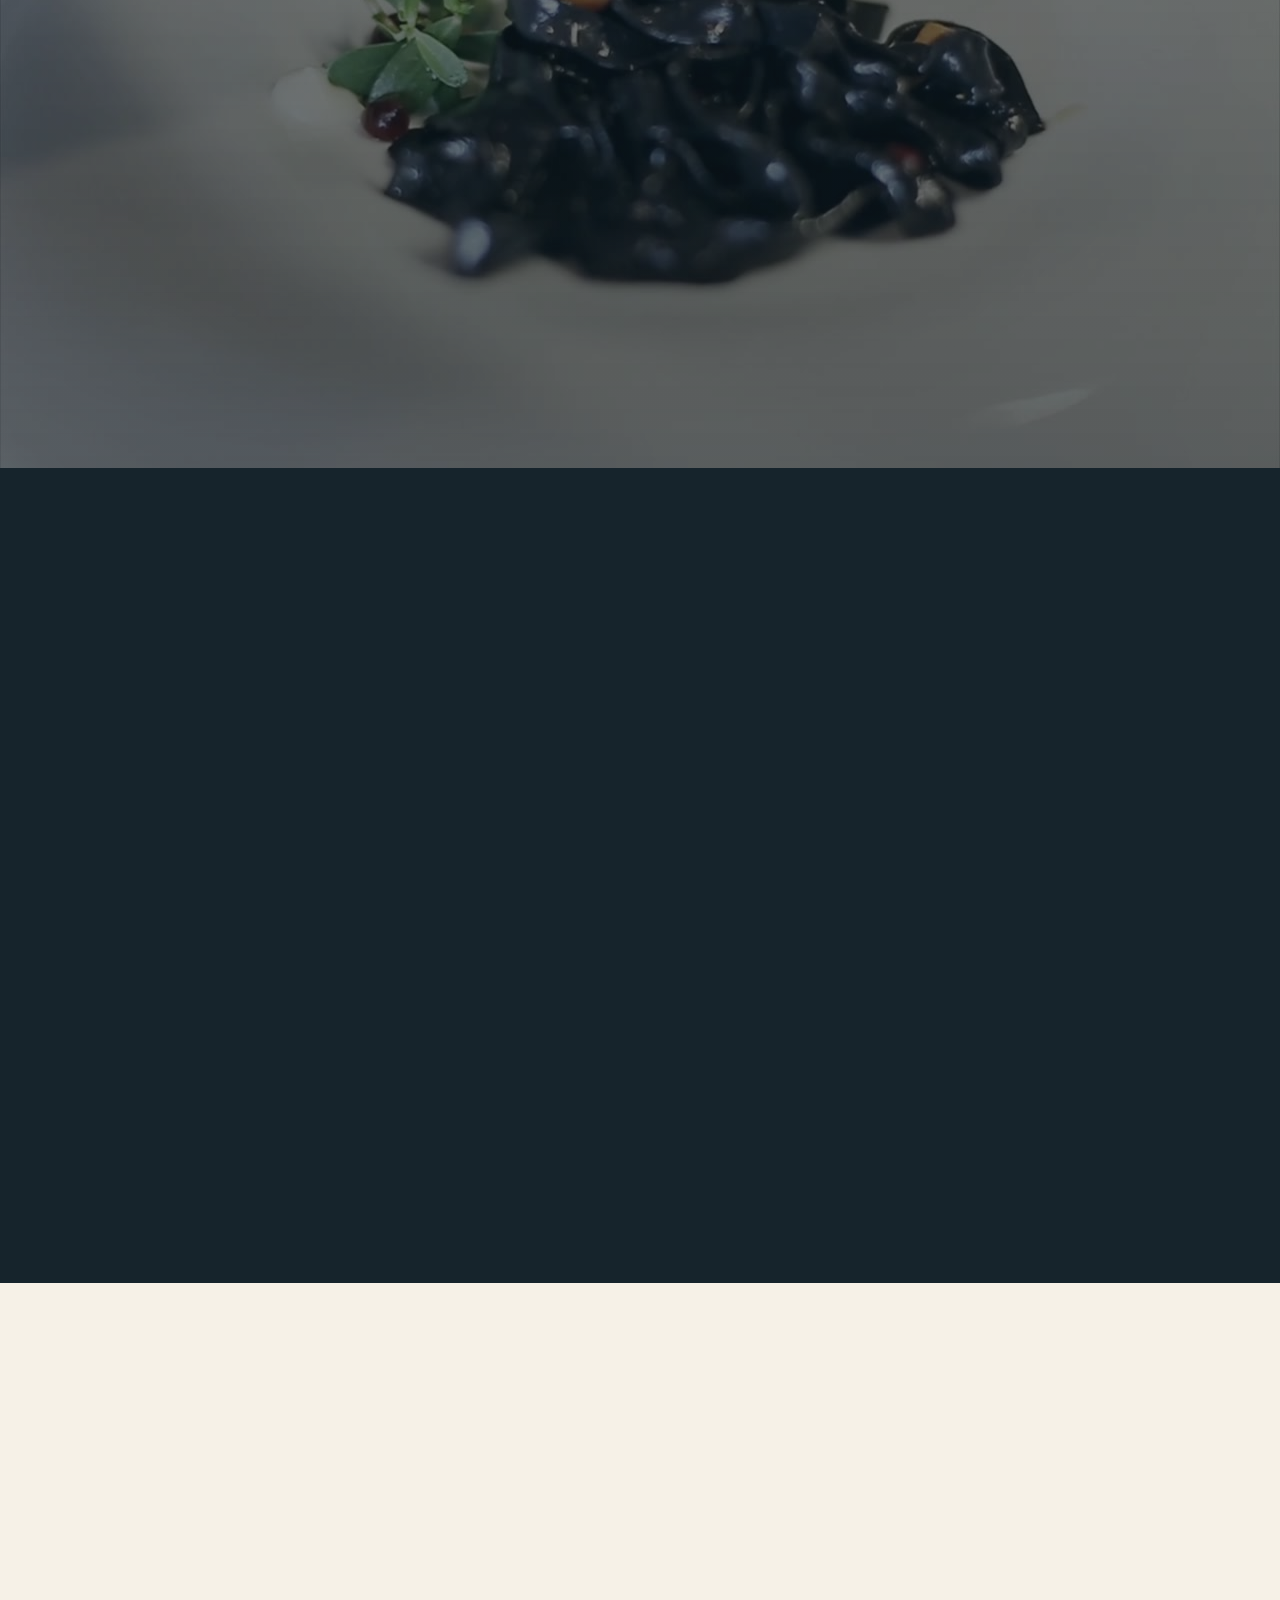
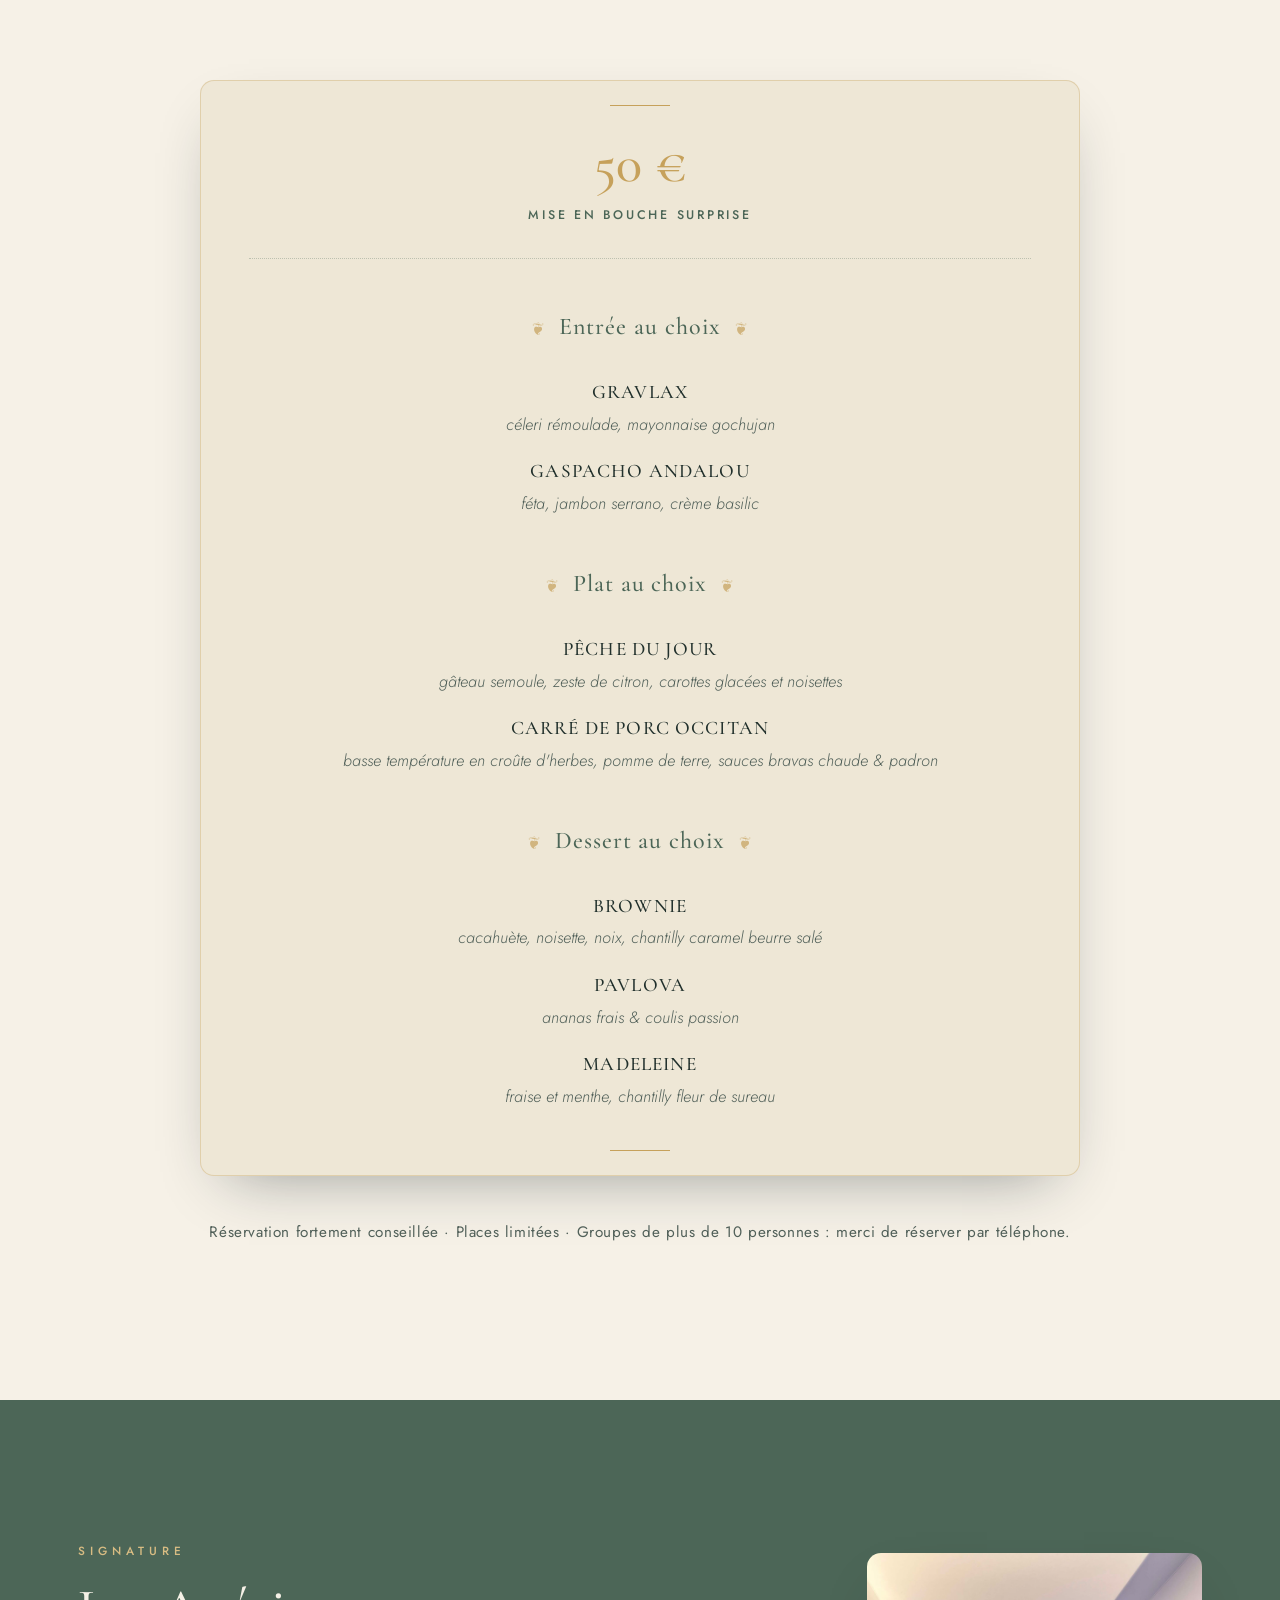
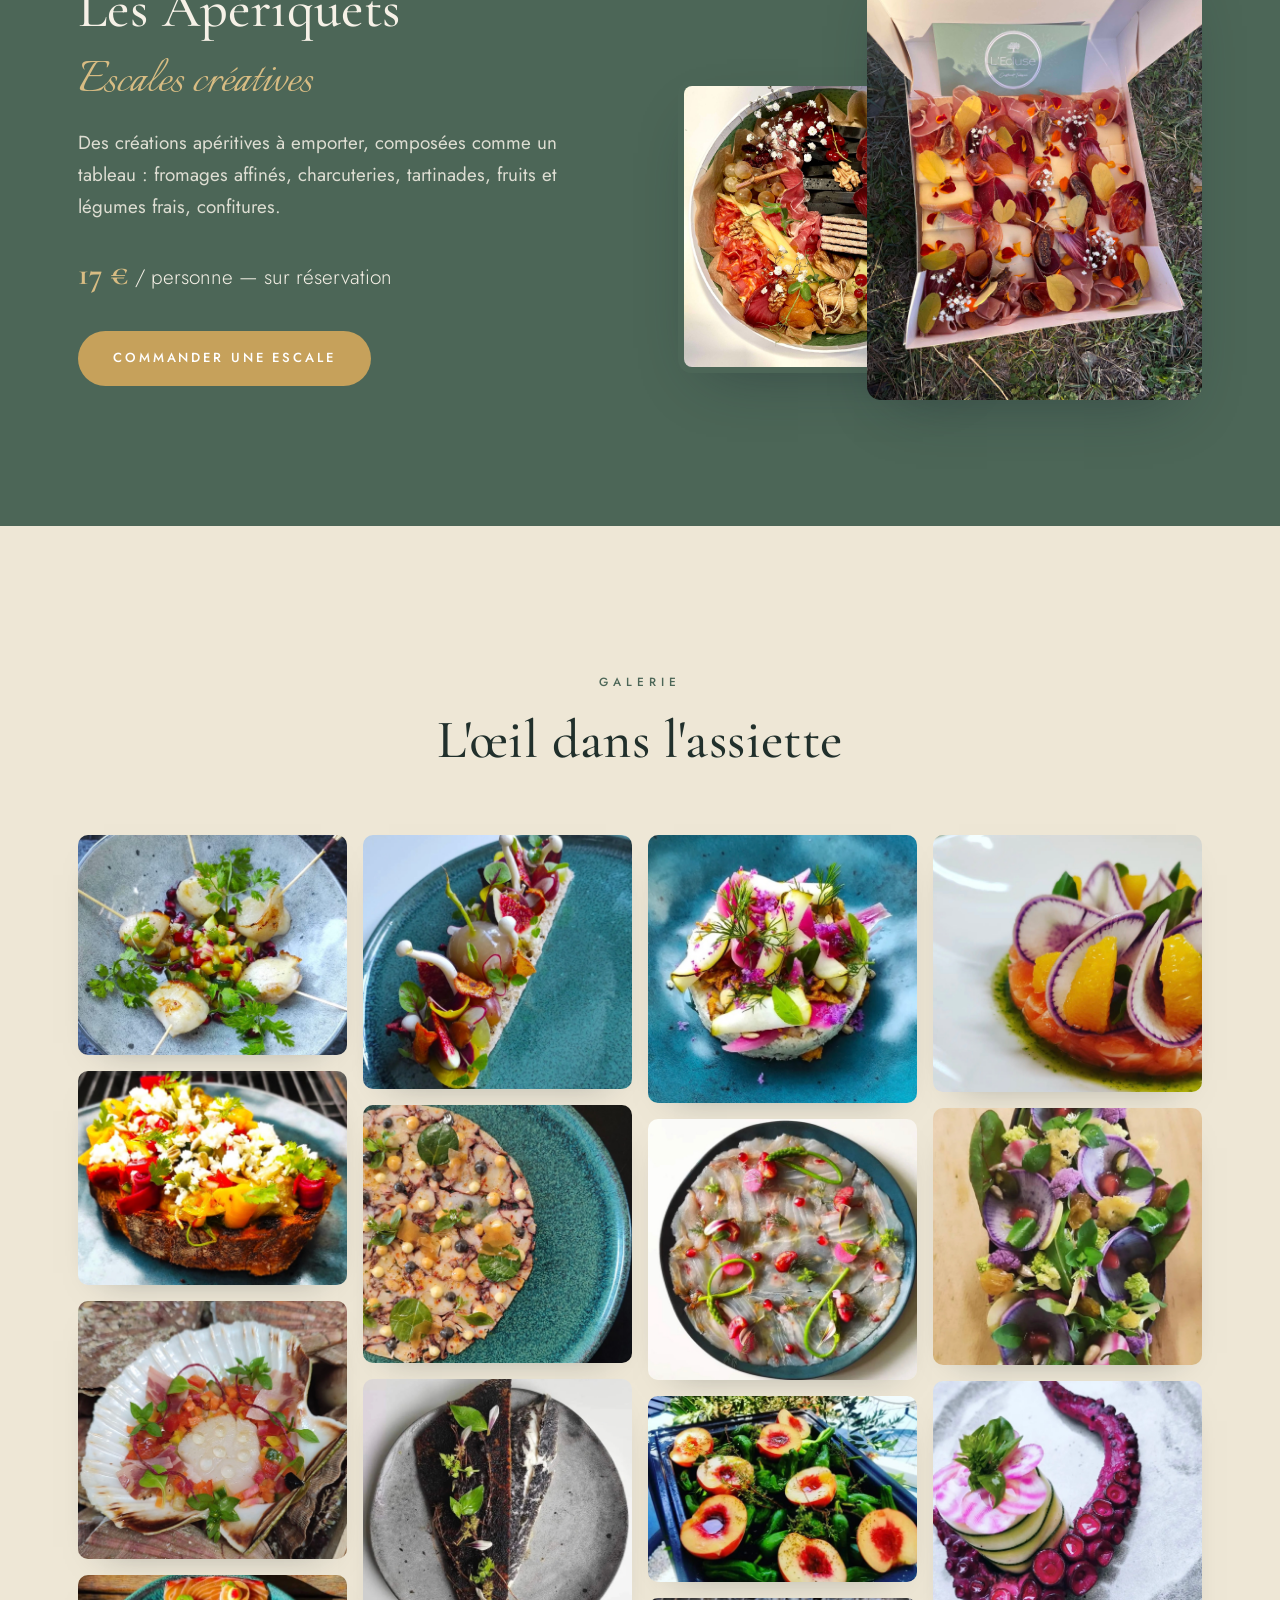
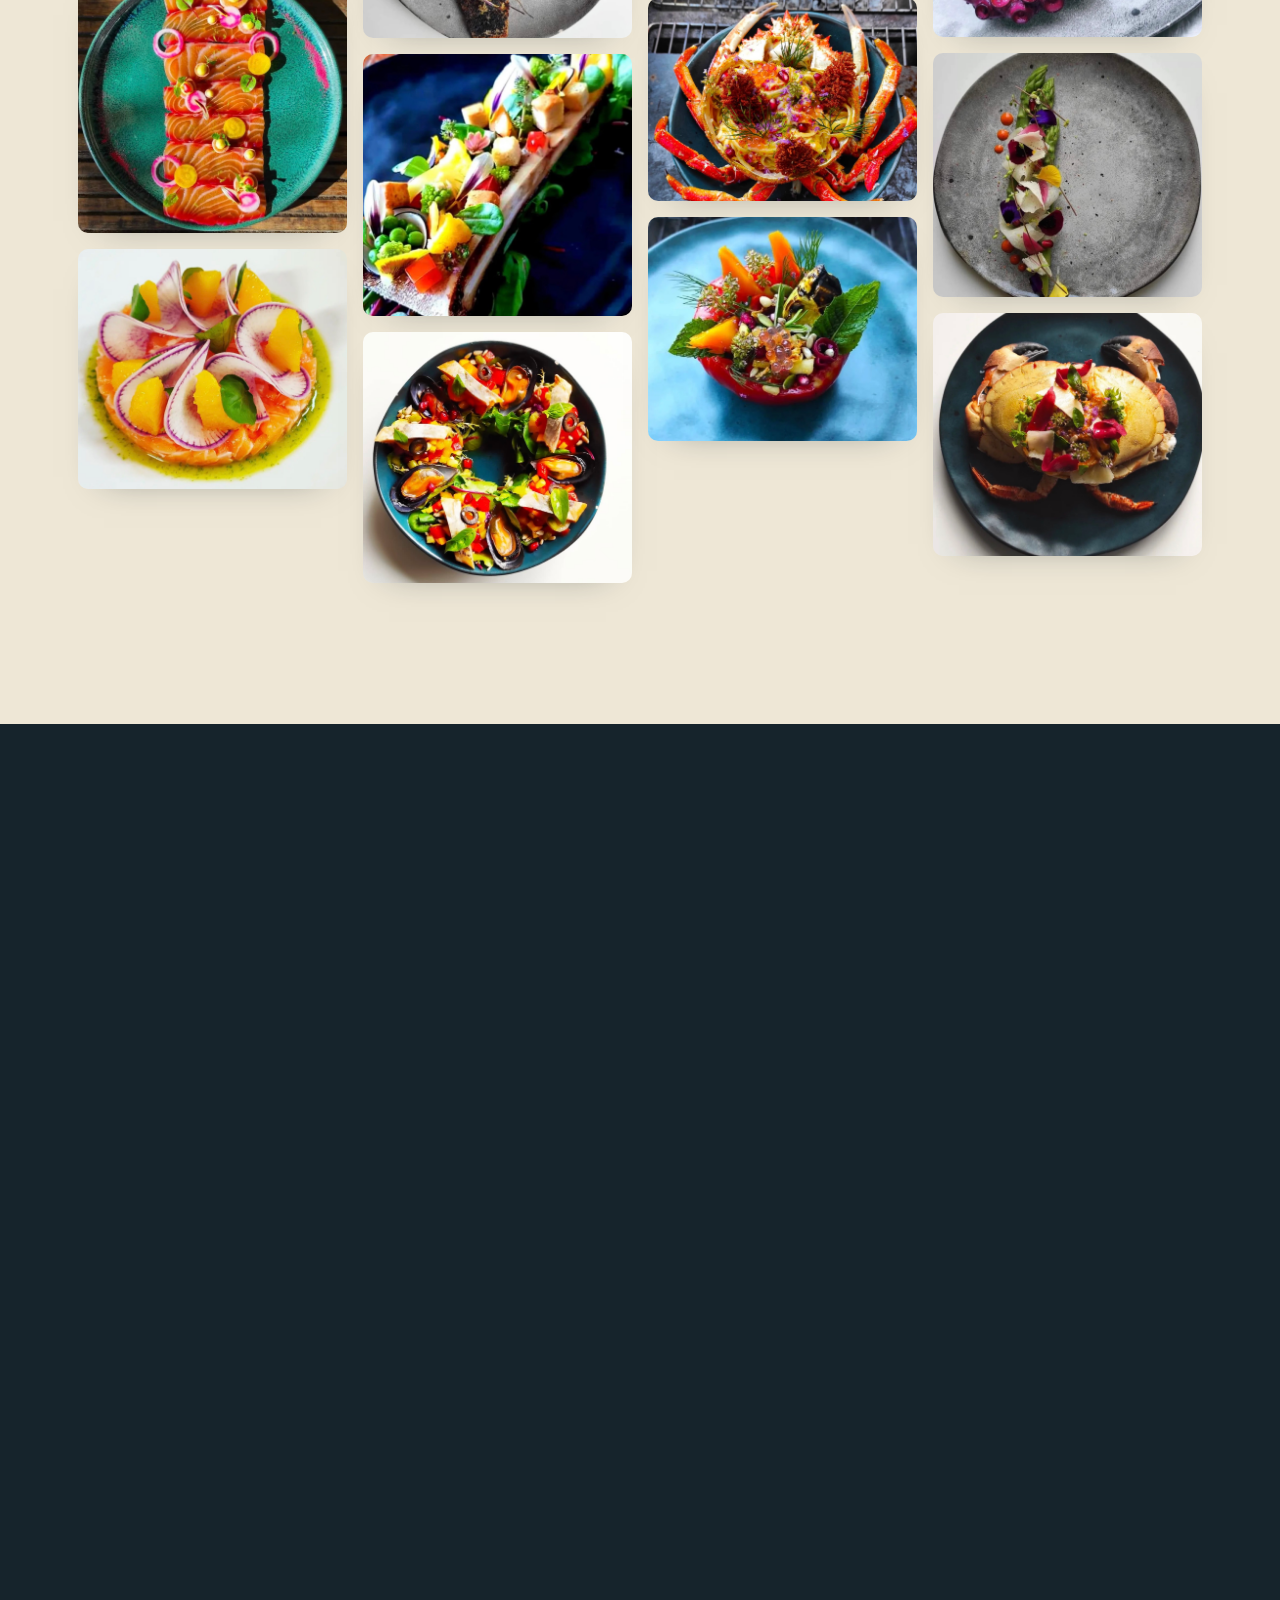
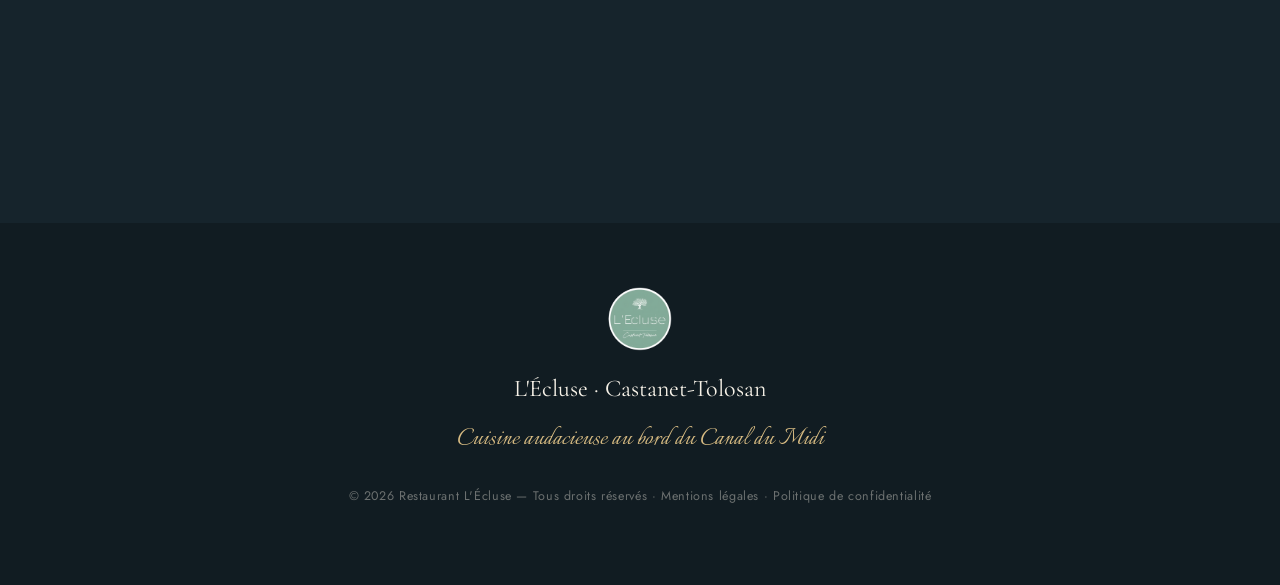
==== commit 8a691ad4: "Retire La Table du Chef des espaces Espace plus proposé. Stat passe à 3, grid à 3 colonnes, titre "T" ====
--- a/index.html
+++ b/index.html
@@ -84,7 +84,7 @@
       <p>Posée sur les anciens chemins de halage devenus pistes cyclables, la maison surplombe le Canal du Midi. Un lieu chargé d'histoire, où l'eau, la pierre et les platanes composent un décor que peu de tables peuvent offrir.</p>
       <div class="stats">
         <div class="stat"><span class="stat__num" data-count="19">0</span><span class="stat__suf">ᵉ</span><span class="stat__lbl">siècle d'histoire</span></div>
-        <div class="stat"><span class="stat__num" data-count="4">0</span><span class="stat__lbl">espaces uniques</span></div>
+        <div class="stat"><span class="stat__num" data-count="3">0</span><span class="stat__lbl">espaces uniques</span></div>
         <div class="stat"><span class="stat__num" data-count="1">0</span><span class="stat__lbl">monument historique</span></div>
       </div>
     </div>
@@ -133,14 +133,13 @@
   <div class="wrap">
     <div class="section__head reveal">
       <p class="eyebrow">Recevoir</p>
-      <h2 class="h2">Quatre espaces, une même âme</h2>
+      <h2 class="h2">Trois espaces, une même âme</h2>
       <p class="lead center">Du salon intimiste à la terrasse au bord de l'eau, chaque espace se privatise pour vos moments d'exception.</p>
     </div>
     <div class="espaces__grid">
       <article class="espace reveal"><span class="espace__cap">25</span><h3>Le Salon</h3><p>Élégant et chaleureux, idéal pour un déjeuner ou un dîner raffiné.</p></article>
       <article class="espace reveal"><span class="espace__cap">15</span><h3>La Cave</h3><p>Une atmosphère feutrée et confidentielle, sous les voûtes.</p></article>
       <article class="espace reveal"><span class="espace__cap">50</span><h3>La Terrasse</h3><p>Face au Canal du Midi, à l'ombre des platanes.</p></article>
-      <article class="espace reveal"><span class="espace__cap">4</span><h3>La Table du Chef</h3><p>Au cœur de la cuisine, au plus près du geste et du feu.</p></article>
     </div>
   </div>
 </section>
--- a/assets/css/style.css
+++ b/assets/css/style.css
@@ -199,7 +199,7 @@
 .espaces .eyebrow{color:var(--gold-soft)}
 .espaces .h2{color:var(--cream)}
 .espaces .lead{color:rgba(246,241,231,.8)}
-.espaces__grid{display:grid;grid-template-columns:repeat(4,1fr);gap:20px}
+.espaces__grid{display:grid;grid-template-columns:repeat(3,1fr);gap:20px}
 .espace{
   border:1px solid rgba(246,241,231,.16);border-radius:var(--r);
   padding:42px 28px;text-align:center;transition:.5s var(--ease);
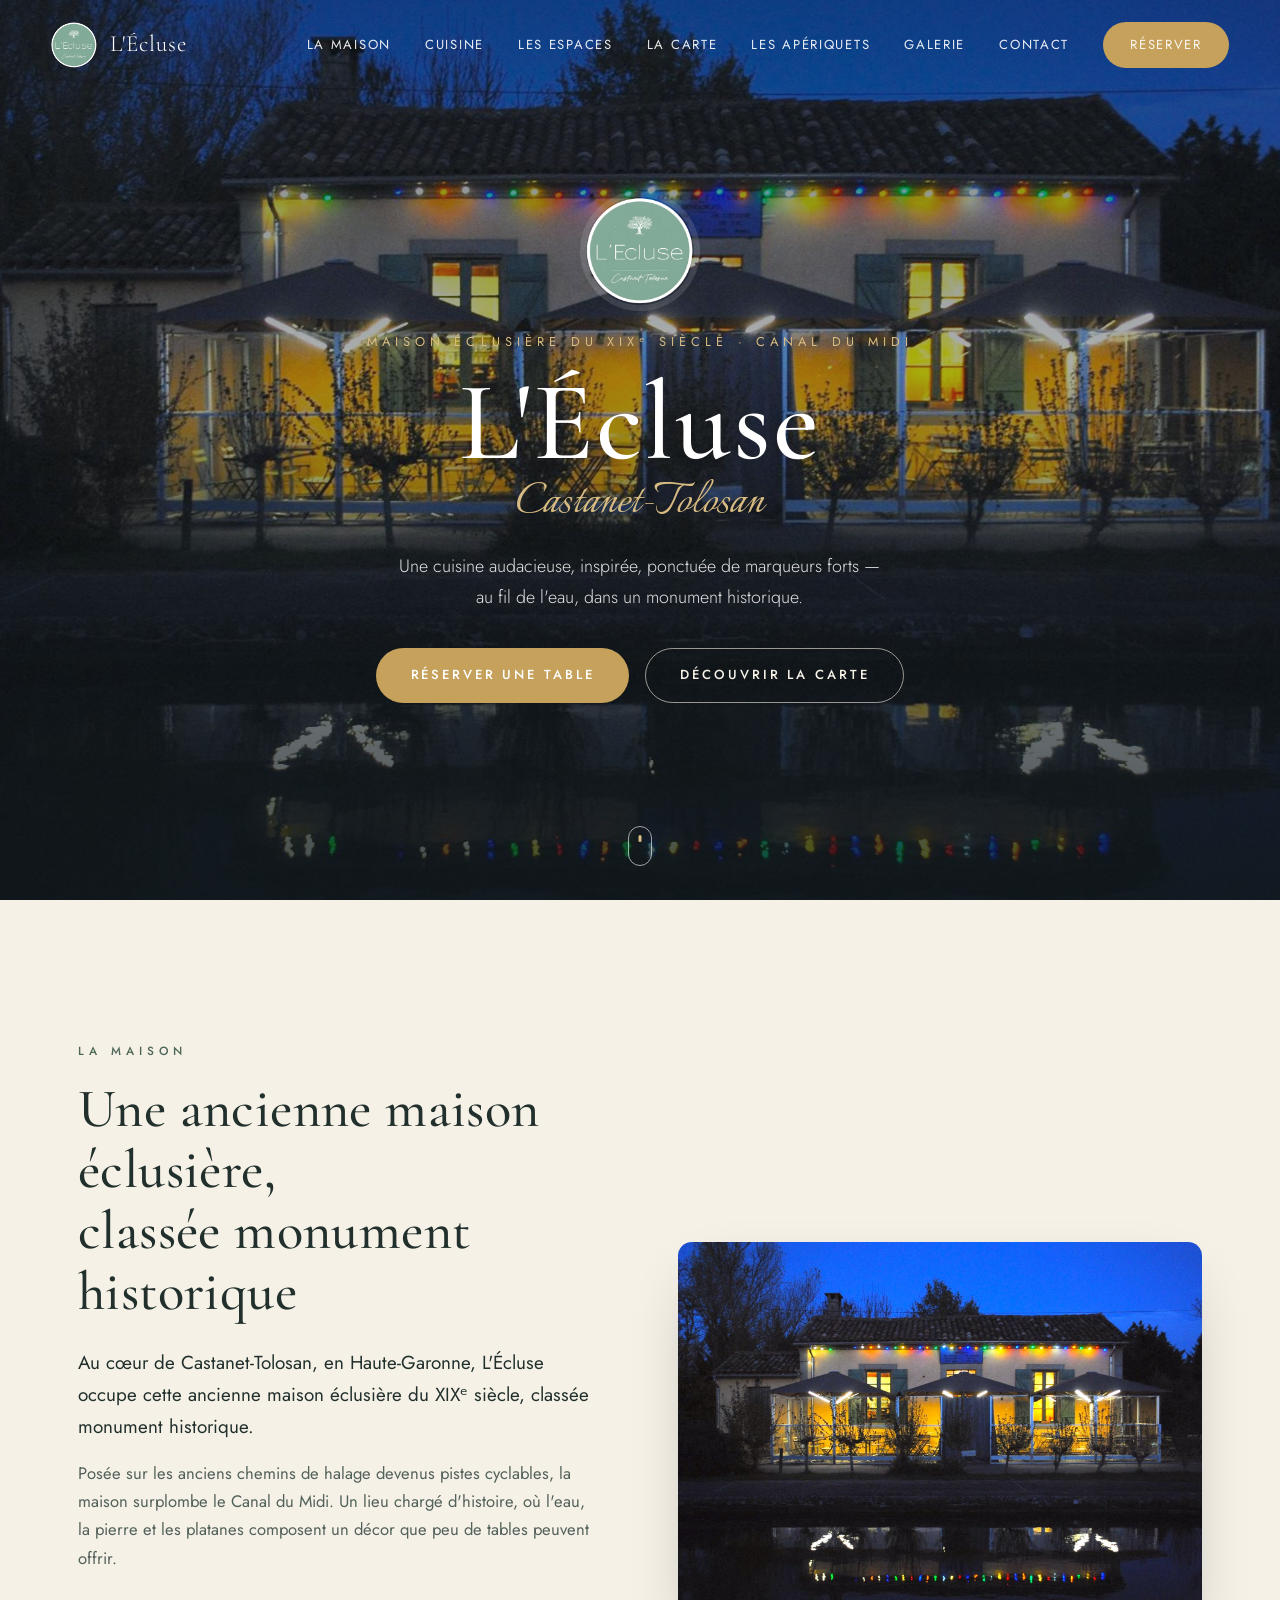
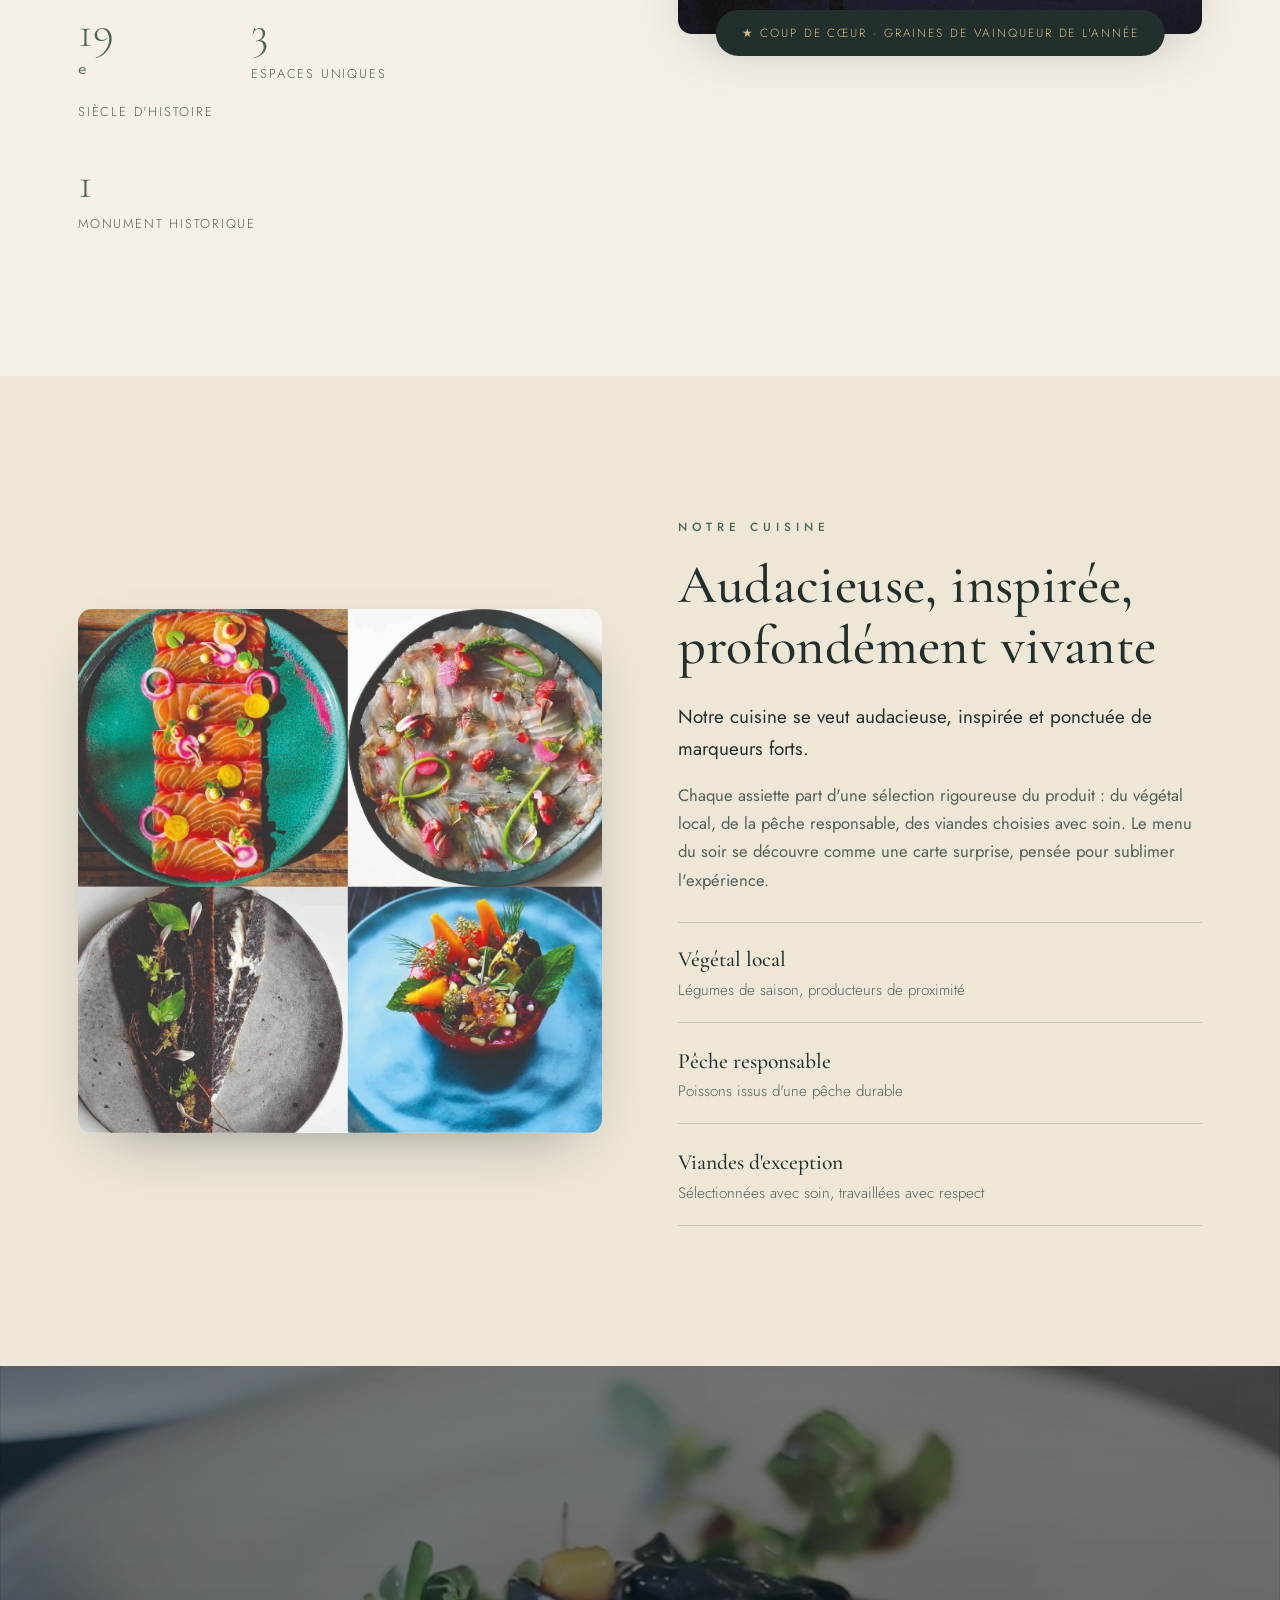
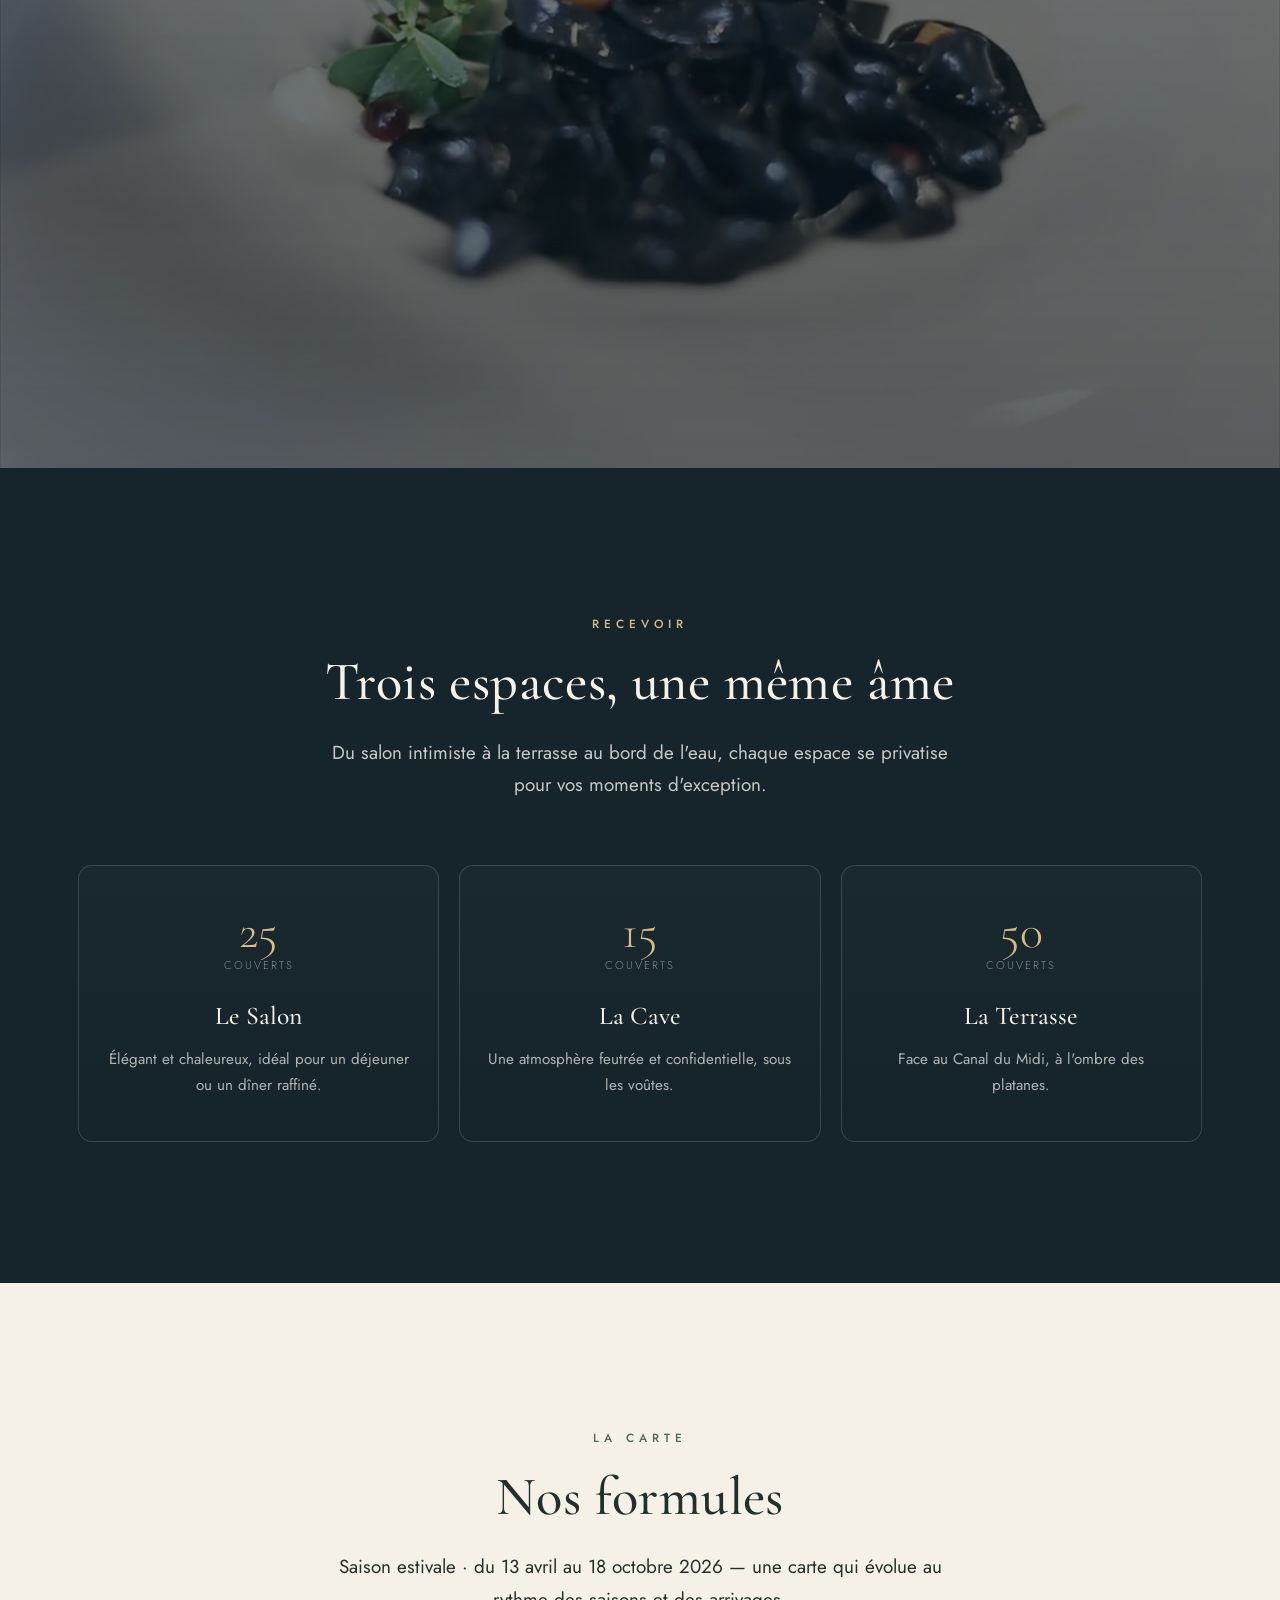
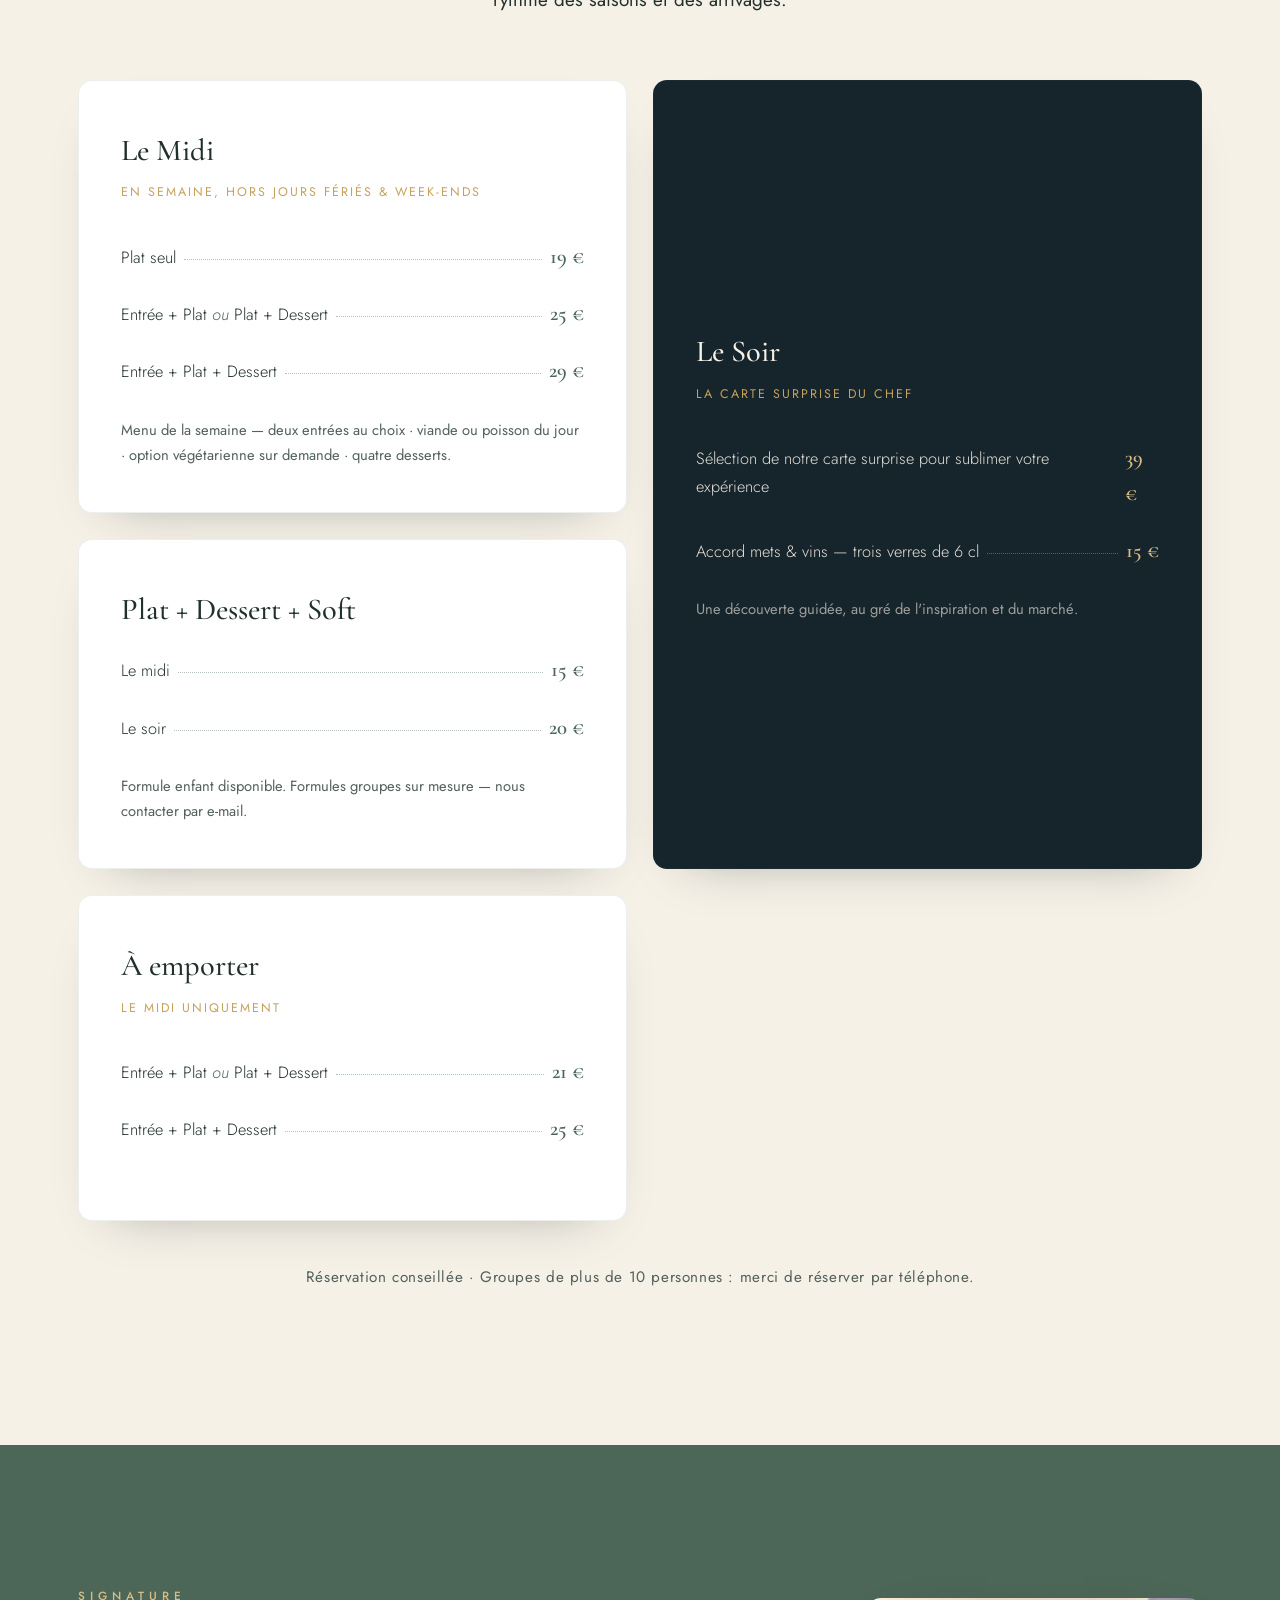
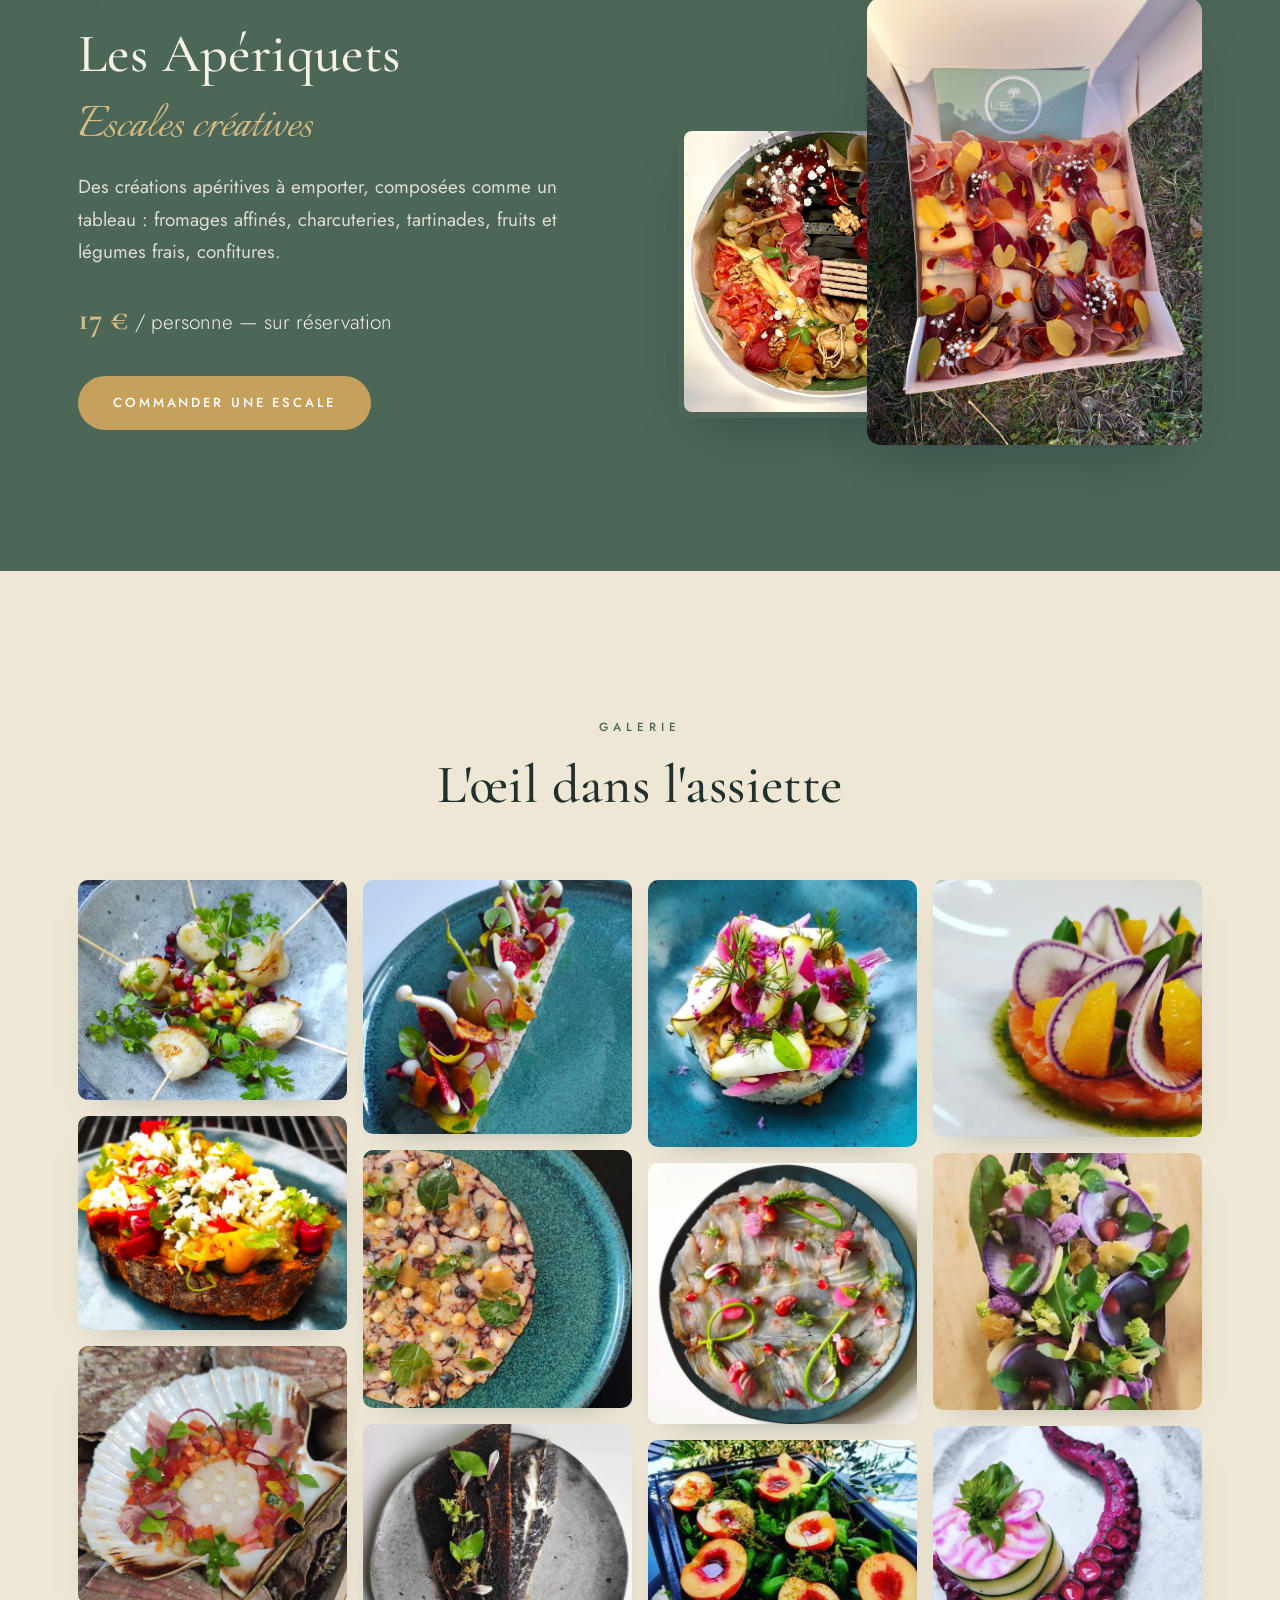
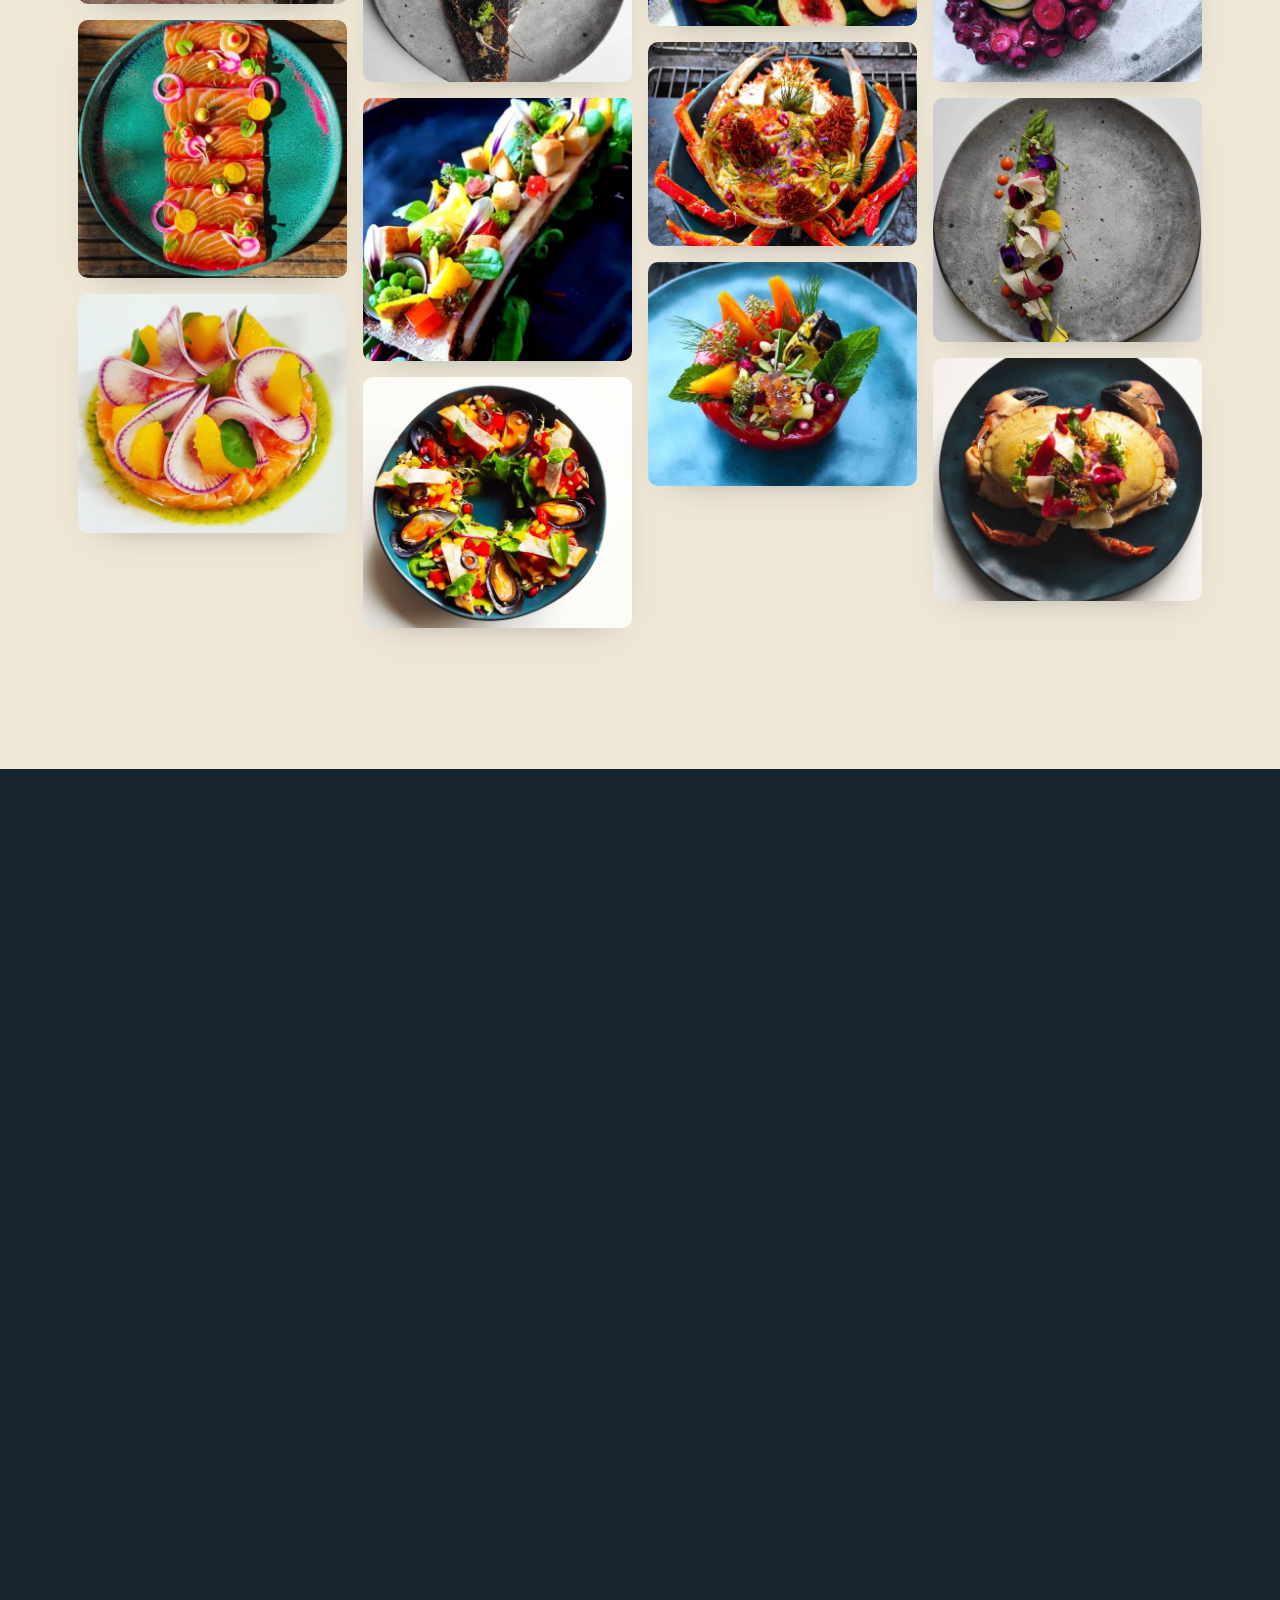
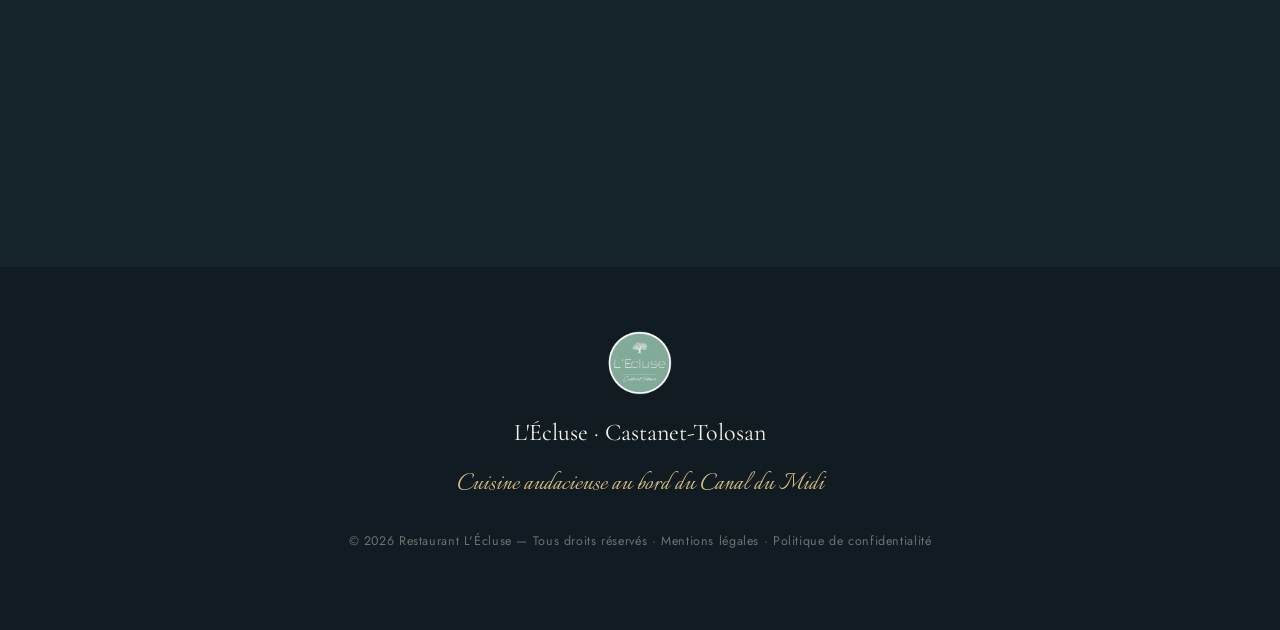
==== commit 94611796: "Menu repassé en mode normal (post Fête des Mères) + À emporter 21/25€" ====
--- a/index.html
+++ b/index.html
@@ -47,7 +47,7 @@
     <a href="#histoire">La Maison</a>
     <a href="#cuisine">Cuisine</a>
     <a href="#espaces">Les Espaces</a>
-    <a href="#carte">Fête des Mères</a>
+    <a href="#carte">La Carte</a>
     <a href="#aperiquets">Les Apériquets</a>
     <a href="#galerie">Galerie</a>
     <a href="#contact">Contact</a>
@@ -68,7 +68,7 @@
     <p class="hero__sub reveal">Une cuisine audacieuse, inspirée, ponctuée de marqueurs forts —<br>au fil de l'eau, dans un monument historique.</p>
     <div class="hero__cta reveal">
       <a href="https://www.google.com/maps/reserve/v/dine/c/xC-8L-G0pOo?source=pa&opi=89978449&hl=fr" target="_blank" rel="noopener" class="btn btn--gold">Réserver une table</a>
-      <a href="#carte" class="btn btn--ghost">Menu Fête des Mères</a>
+      <a href="#carte" class="btn btn--ghost">Découvrir la carte</a>
     </div>
   </div>
   <a href="#histoire" class="hero__scroll" aria-label="Défiler"><span></span></a>
@@ -148,46 +148,51 @@
 <section class="section carte" id="carte">
   <div class="wrap">
     <div class="section__head reveal">
-      <p class="eyebrow">Menu spécial · Dimanche 31 mai</p>
-      <h2 class="h2">Fête des Mères</h2>
-      <p class="lead center">Un menu unique pensé pour célébrer toutes les mamans, au bord du Canal du Midi.</p>
-    </div>
-
-    <div class="fete-menu reveal">
-      <div class="fete-menu__price">
-        <span class="fete-menu__price-num">50 €</span>
-        <span class="fete-menu__price-sub">Mise en bouche surprise</span>
-      </div>
-
-      <div class="fete-menu__sections">
-        <div class="fete-menu__section">
-          <h3 class="fete-menu__title">Entrée au choix</h3>
-          <ul class="fete-menu__list">
-            <li><strong>Gravlax</strong><span>céleri rémoulade, mayonnaise gochujan</span></li>
-            <li><strong>Gaspacho andalou</strong><span>féta, jambon serrano, crème basilic</span></li>
-          </ul>
-        </div>
-
-        <div class="fete-menu__section">
-          <h3 class="fete-menu__title">Plat au choix</h3>
-          <ul class="fete-menu__list">
-            <li><strong>Pêche du jour</strong><span>gâteau semoule, zeste de citron, carottes glacées et noisettes</span></li>
-            <li><strong>Carré de porc occitan</strong><span>basse température en croûte d'herbes, pomme de terre, sauces bravas chaude &amp; padron</span></li>
-          </ul>
-        </div>
-
-        <div class="fete-menu__section">
-          <h3 class="fete-menu__title">Dessert au choix</h3>
-          <ul class="fete-menu__list">
-            <li><strong>Brownie</strong><span>cacahuète, noisette, noix, chantilly caramel beurre salé</span></li>
-            <li><strong>Pavlova</strong><span>ananas frais &amp; coulis passion</span></li>
-            <li><strong>Madeleine</strong><span>fraise et menthe, chantilly fleur de sureau</span></li>
-          </ul>
-        </div>
-      </div>
-    </div>
-
-    <p class="carte__foot reveal">Réservation fortement conseillée · Places limitées · Groupes de plus de 10 personnes : merci de réserver par téléphone.</p>
+      <p class="eyebrow">La Carte</p>
+      <h2 class="h2">Nos formules</h2>
+      <p class="lead center">Saison estivale · du 13 avril au 18 octobre 2026 — une carte qui évolue au rythme des saisons et des arrivages.</p>
+    </div>
+    <div class="carte__grid">
+      <div class="menu-card reveal">
+        <h3>Le Midi</h3>
+        <p class="menu-card__note">En semaine, hors jours fériés &amp; week-ends</p>
+        <ul class="menu-list">
+          <li><span>Plat seul</span><span class="dots"></span><span>19 €</span></li>
+          <li><span>Entrée + Plat <em>ou</em> Plat + Dessert</span><span class="dots"></span><span>25 €</span></li>
+          <li><span>Entrée + Plat + Dessert</span><span class="dots"></span><span>29 €</span></li>
+        </ul>
+        <p class="menu-card__sub">Menu de la semaine — deux entrées au choix · viande ou poisson du jour · option végétarienne sur demande · quatre desserts.</p>
+      </div>
+
+      <div class="menu-card menu-card--feature reveal">
+        <h3>Le Soir</h3>
+        <p class="menu-card__note">La carte surprise du Chef</p>
+        <ul class="menu-list">
+          <li><span>Sélection de notre carte surprise pour sublimer votre expérience</span><span class="dots"></span><span>39 €</span></li>
+          <li><span>Accord mets &amp; vins — trois verres de 6 cl</span><span class="dots"></span><span>15 €</span></li>
+        </ul>
+        <p class="menu-card__sub">Une découverte guidée, au gré de l'inspiration et du marché.</p>
+      </div>
+
+      <div class="menu-card reveal">
+        <h3>Plat + Dessert + Soft</h3>
+        <ul class="menu-list">
+          <li><span>Le midi</span><span class="dots"></span><span>15 €</span></li>
+          <li><span>Le soir</span><span class="dots"></span><span>20 €</span></li>
+        </ul>
+        <p class="menu-card__sub">Formule enfant disponible. Formules groupes sur mesure — nous contacter par e-mail.</p>
+      </div>
+
+      <div class="menu-card reveal">
+        <h3>À emporter</h3>
+        <p class="menu-card__note">Le midi uniquement</p>
+        <ul class="menu-list">
+          <li><span>Entrée + Plat <em>ou</em> Plat + Dessert</span><span class="dots"></span><span>21 €</span></li>
+          <li><span>Entrée + Plat + Dessert</span><span class="dots"></span><span>25 €</span></li>
+        </ul>
+      </div>
+    </div>
+    <p class="carte__foot reveal">Réservation conseillée · Groupes de plus de 10 personnes : merci de réserver par téléphone.</p>
   </div>
 </section>
 
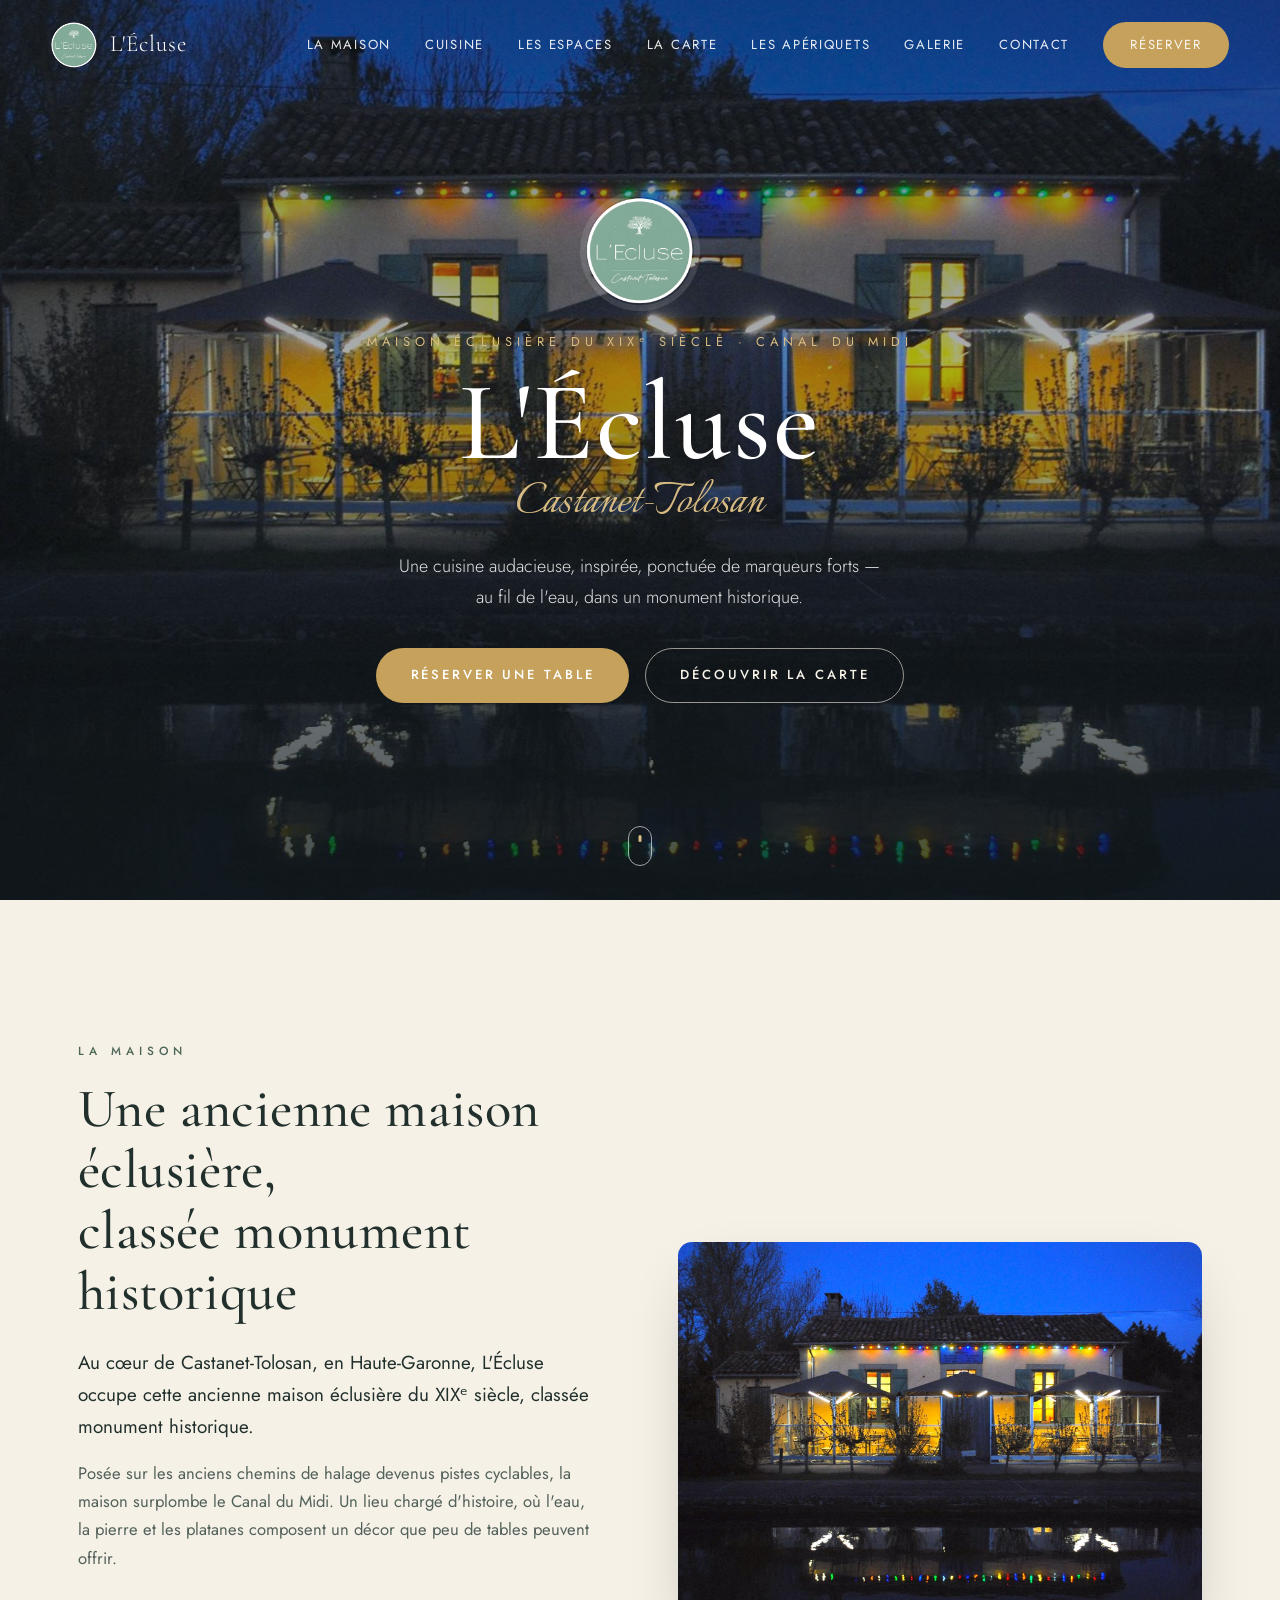
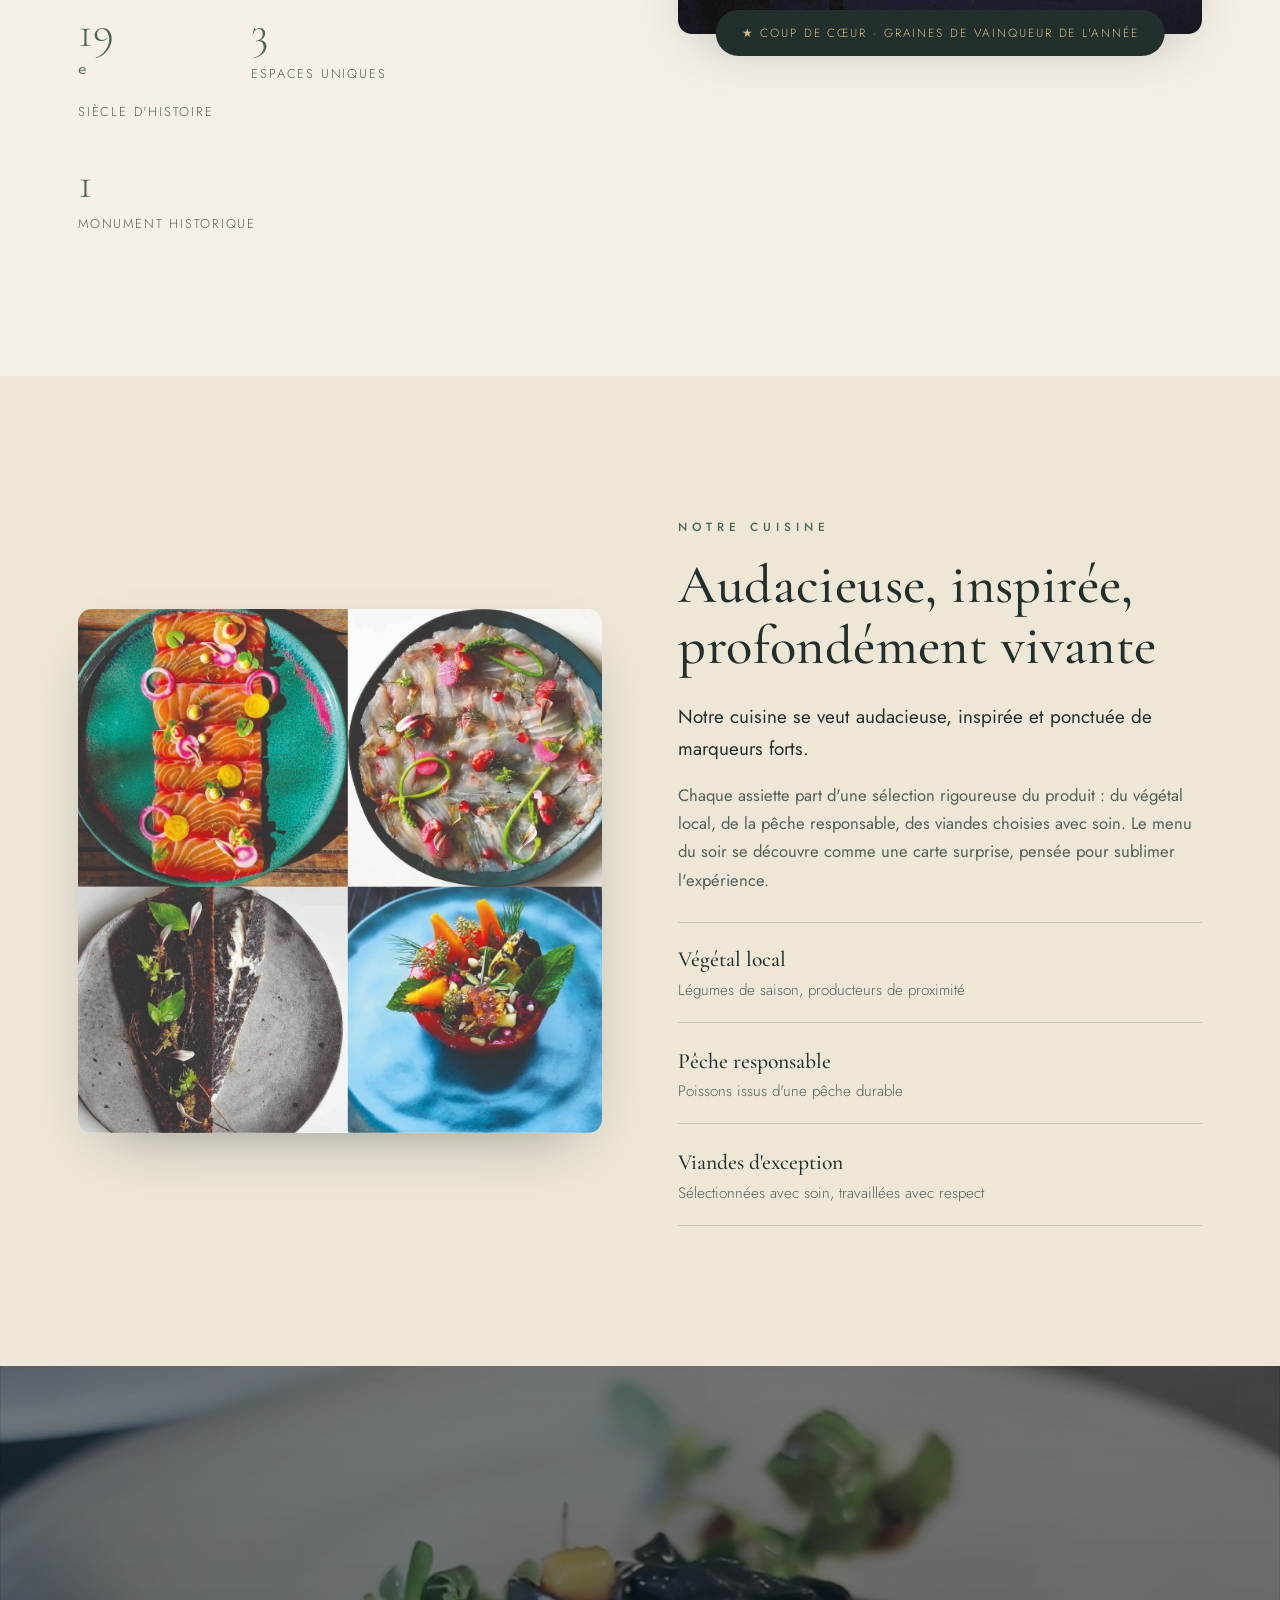
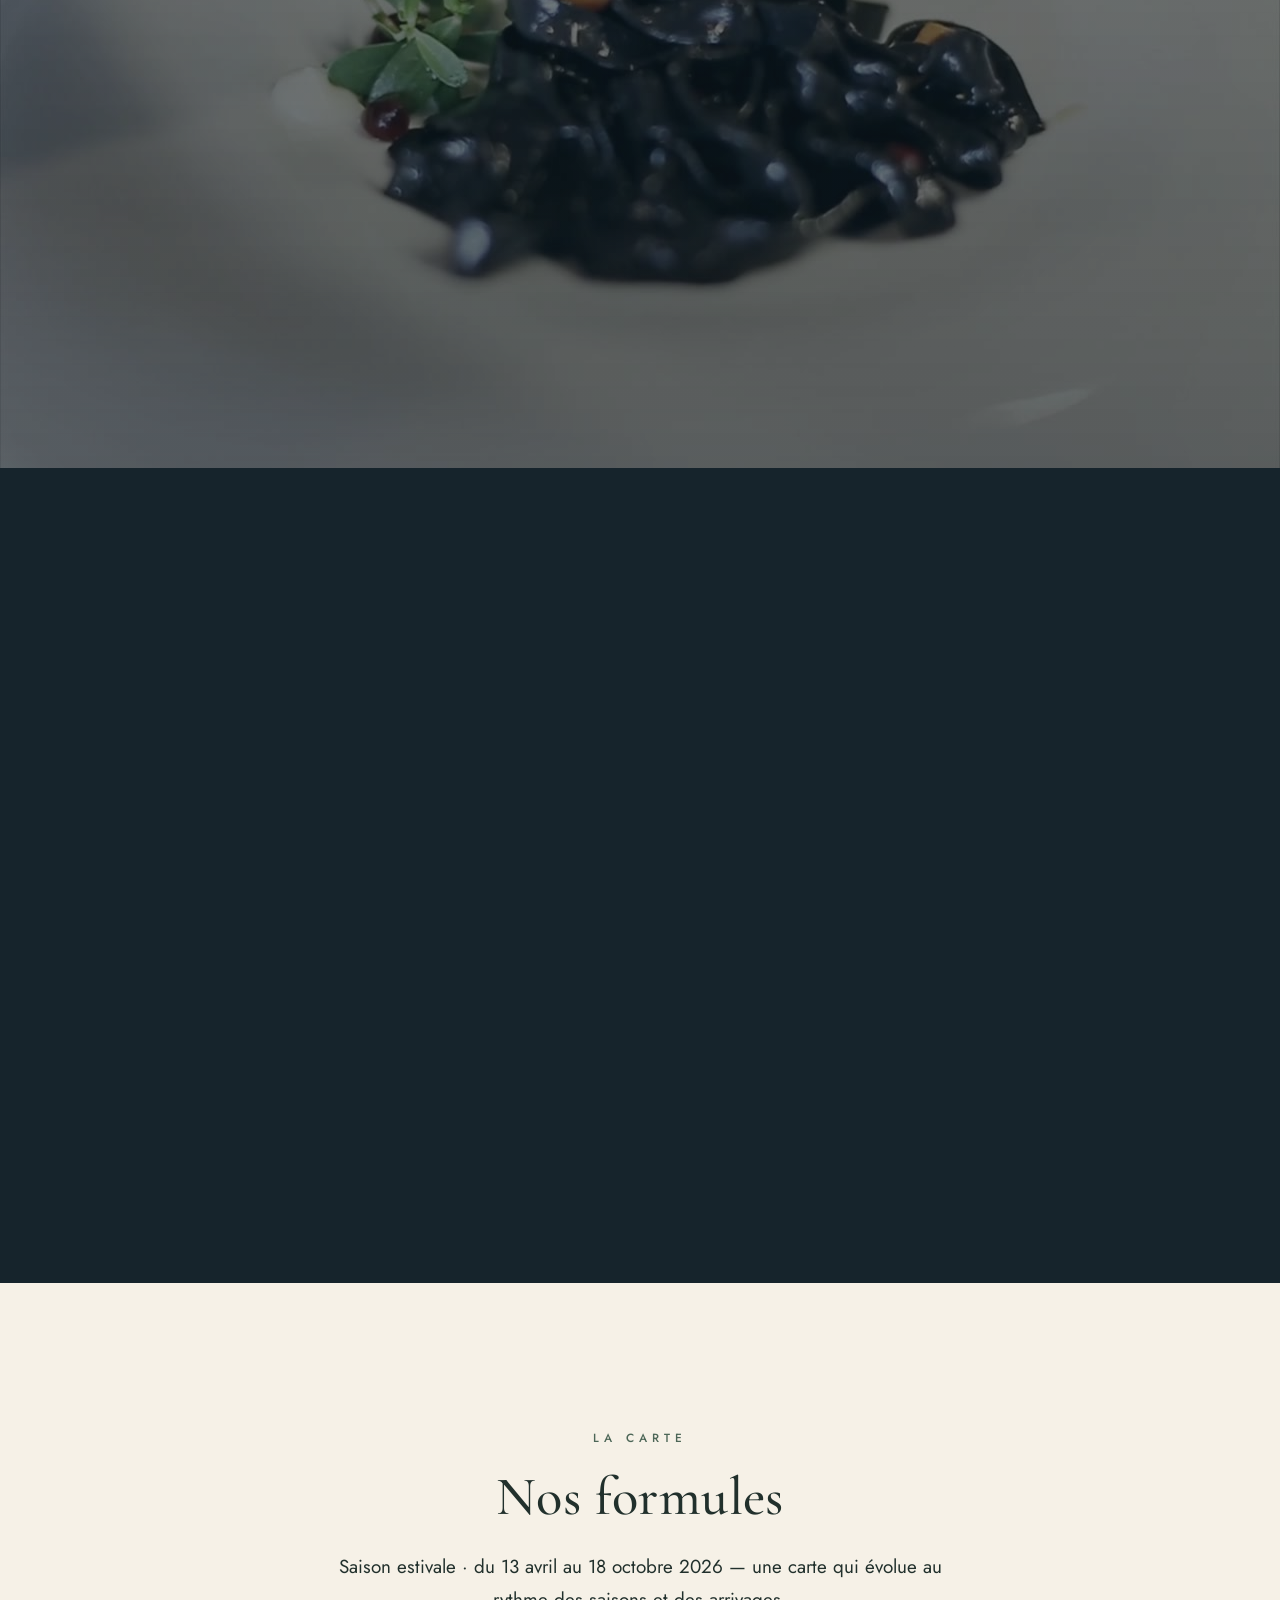
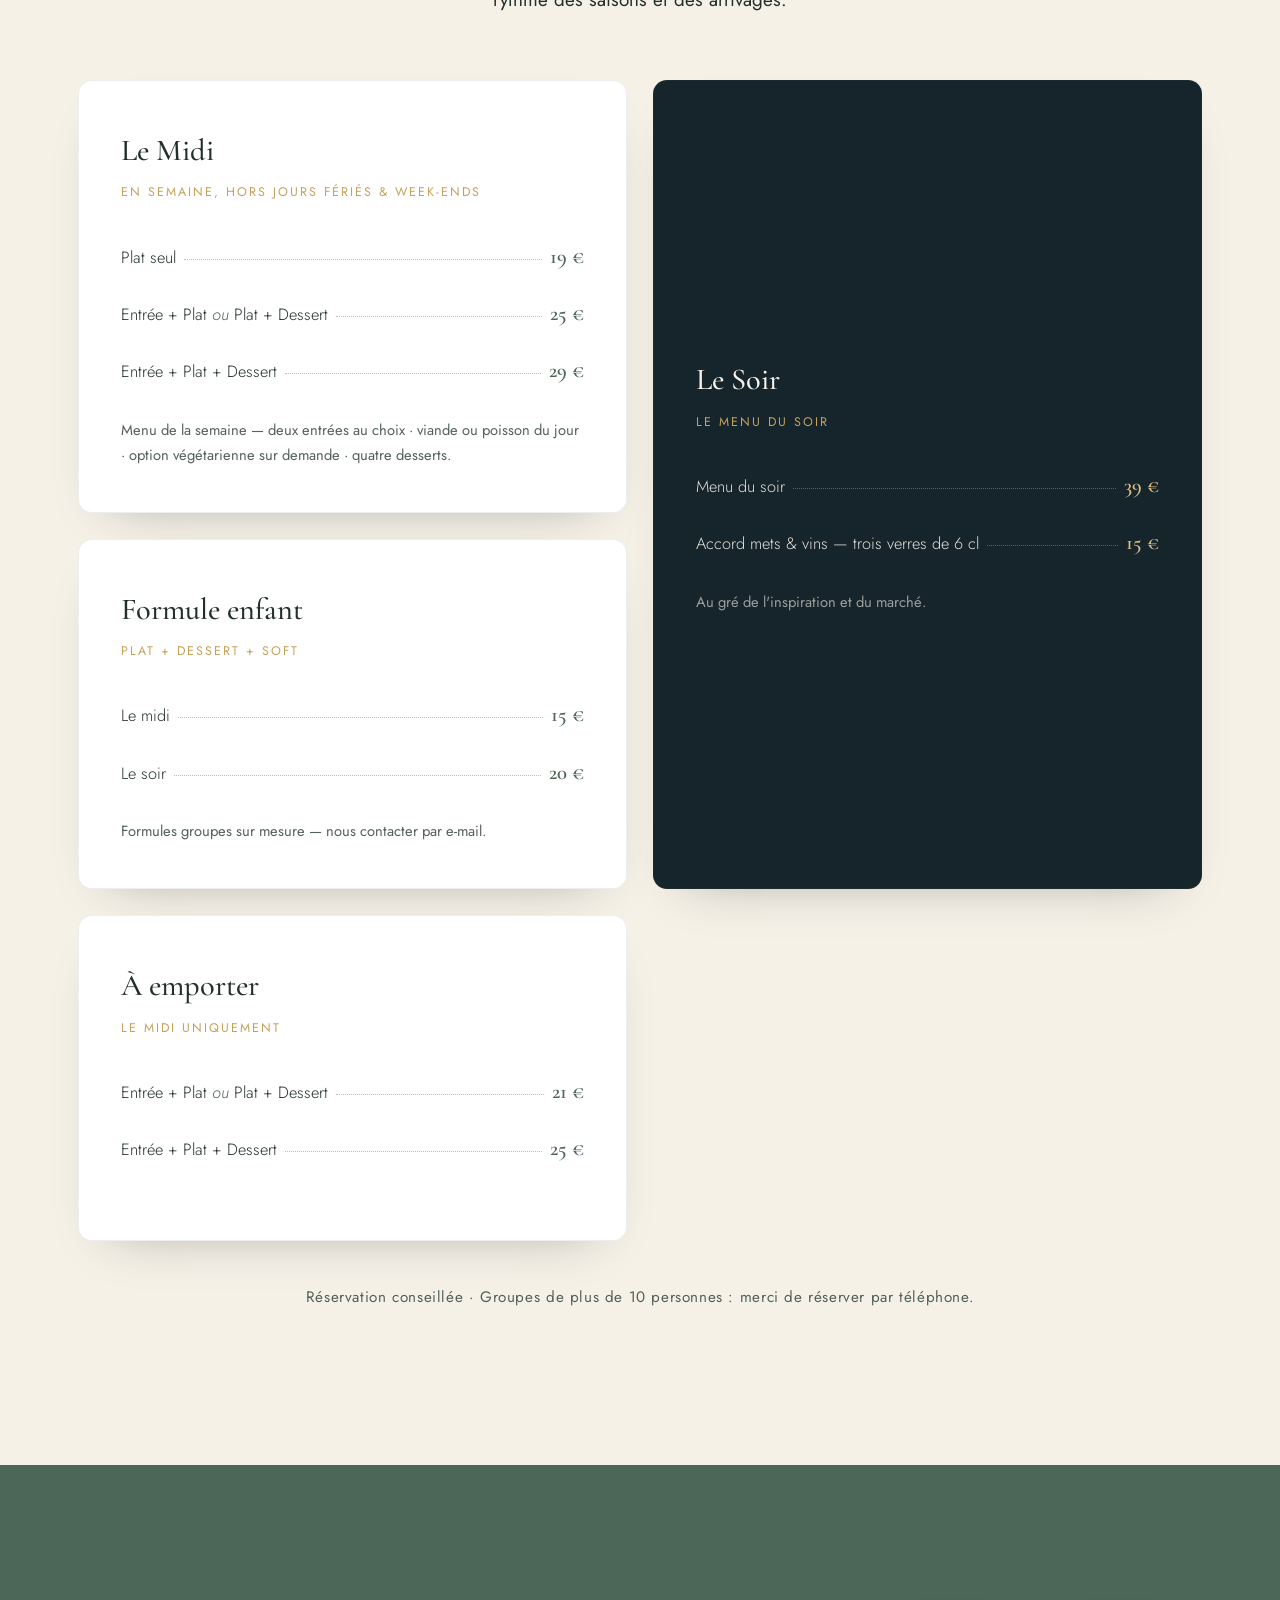
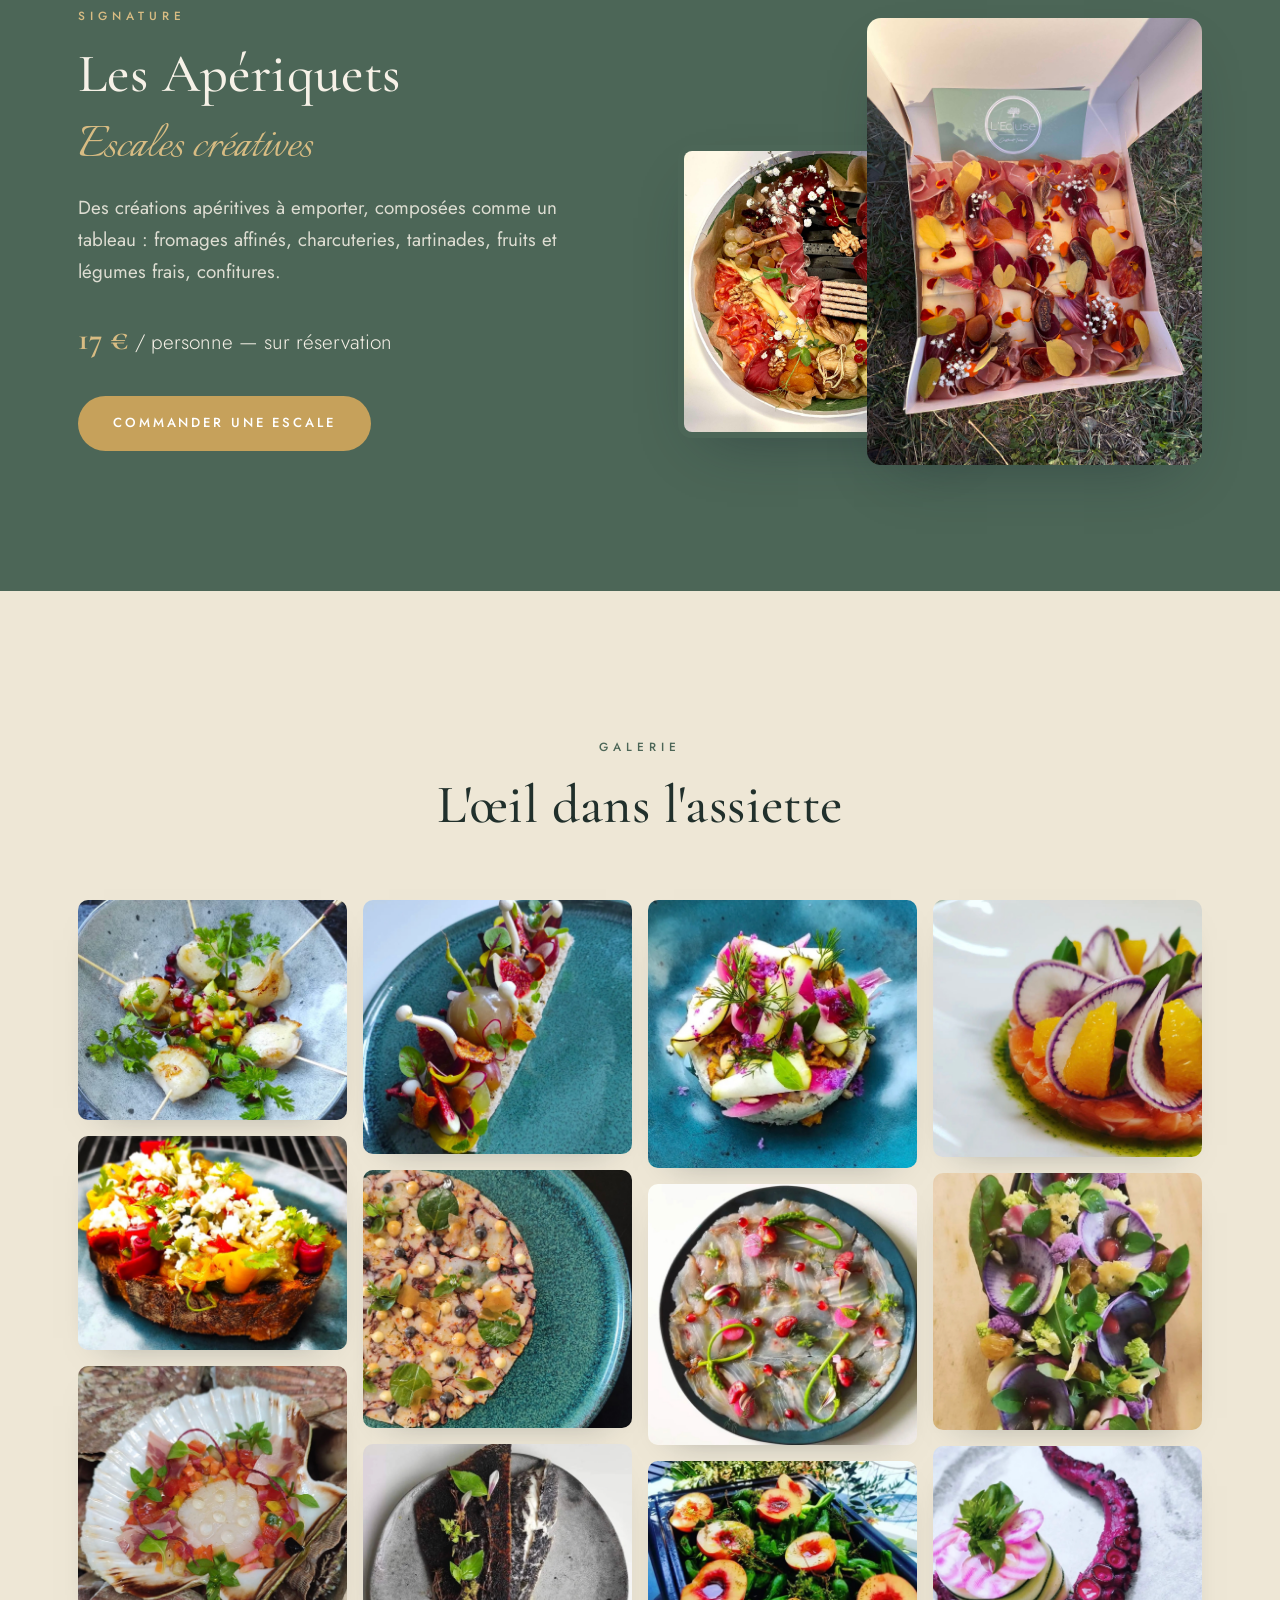
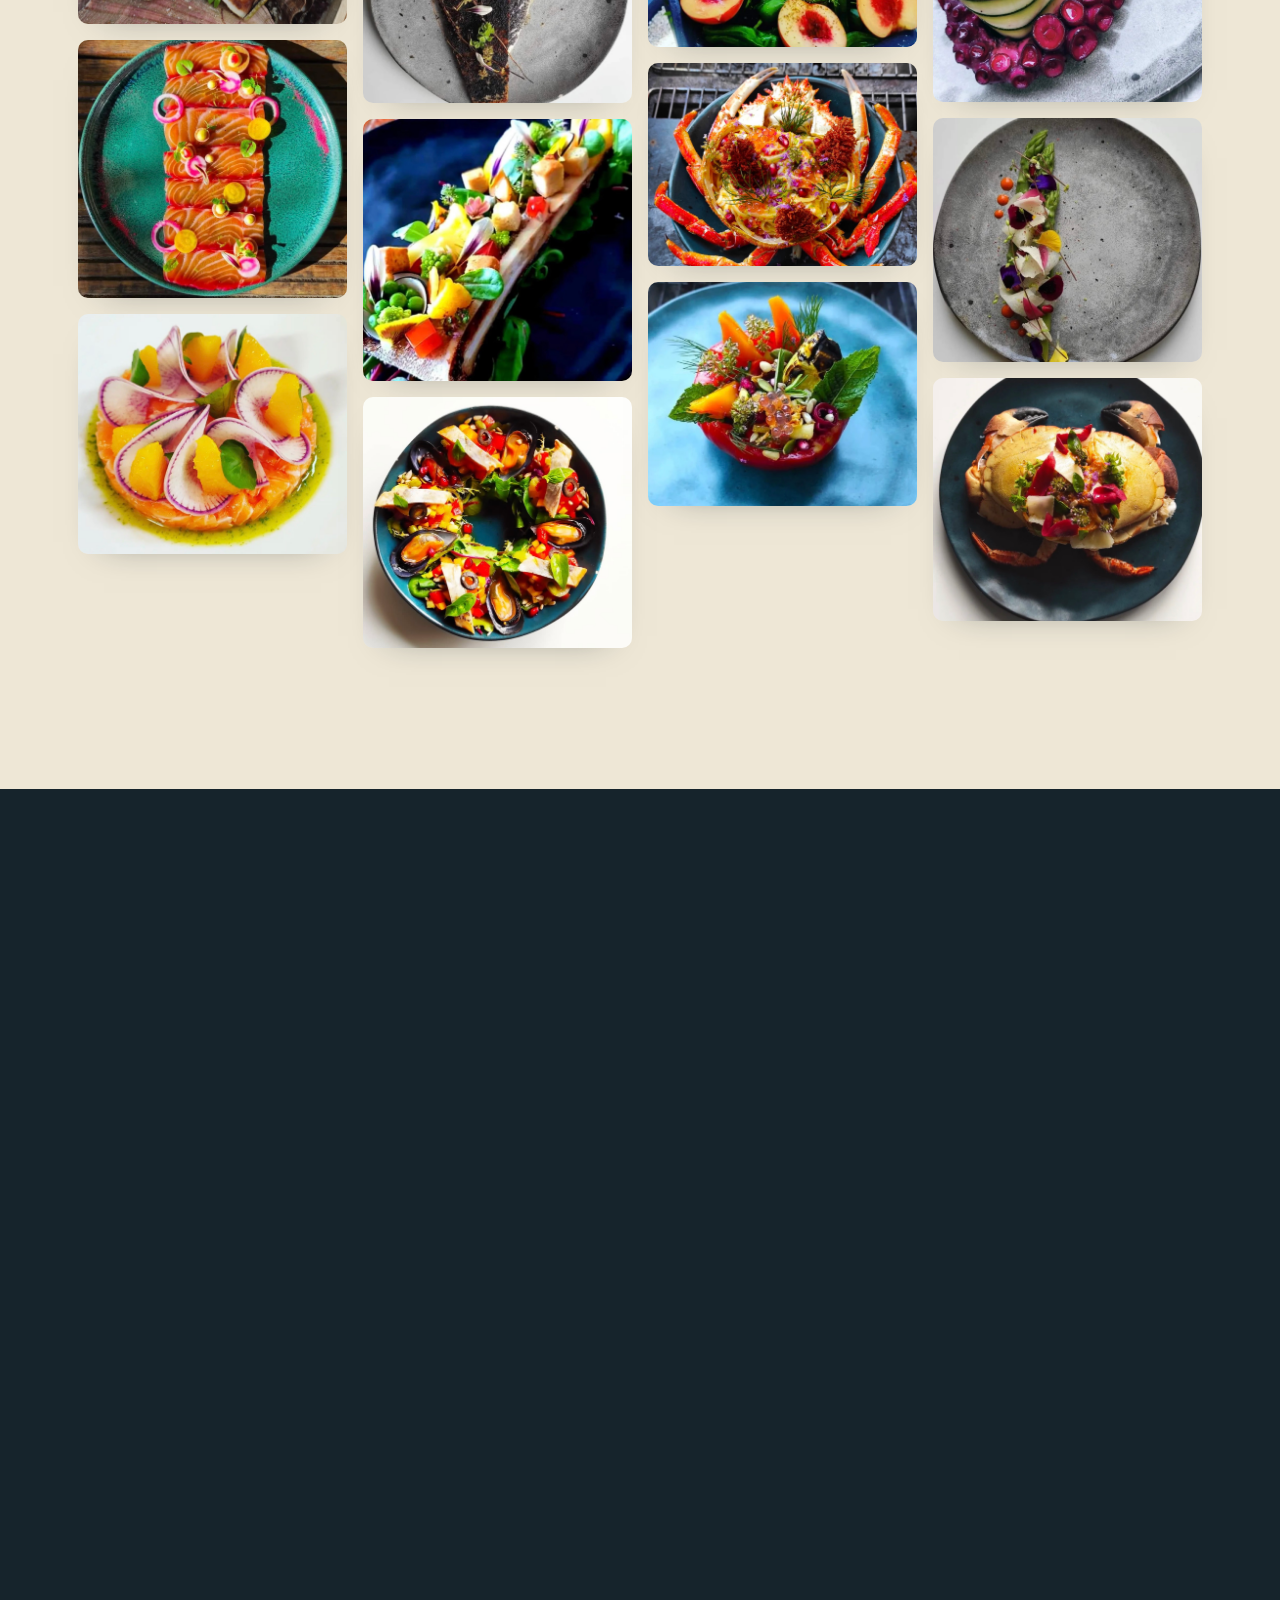
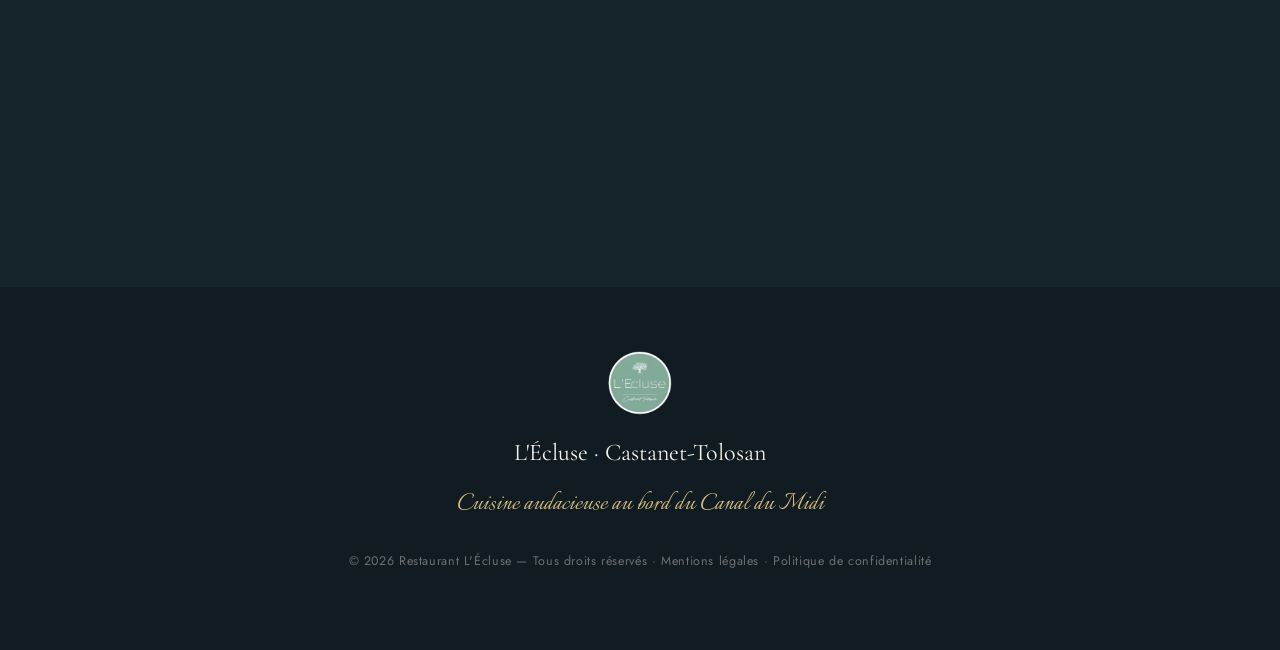
==== commit 6f80cff8: "Le Soir = menu 39€ (sans carte surprise) + bloc Formule enfant 15/20€" ====
--- a/index.html
+++ b/index.html
@@ -166,21 +166,22 @@
 
       <div class="menu-card menu-card--feature reveal">
         <h3>Le Soir</h3>
-        <p class="menu-card__note">La carte surprise du Chef</p>
-        <ul class="menu-list">
-          <li><span>Sélection de notre carte surprise pour sublimer votre expérience</span><span class="dots"></span><span>39 €</span></li>
+        <p class="menu-card__note">Le menu du soir</p>
+        <ul class="menu-list">
+          <li><span>Menu du soir</span><span class="dots"></span><span>39 €</span></li>
           <li><span>Accord mets &amp; vins — trois verres de 6 cl</span><span class="dots"></span><span>15 €</span></li>
         </ul>
-        <p class="menu-card__sub">Une découverte guidée, au gré de l'inspiration et du marché.</p>
+        <p class="menu-card__sub">Au gré de l'inspiration et du marché.</p>
       </div>
 
       <div class="menu-card reveal">
-        <h3>Plat + Dessert + Soft</h3>
+        <h3>Formule enfant</h3>
+        <p class="menu-card__note">Plat + Dessert + Soft</p>
         <ul class="menu-list">
           <li><span>Le midi</span><span class="dots"></span><span>15 €</span></li>
           <li><span>Le soir</span><span class="dots"></span><span>20 €</span></li>
         </ul>
-        <p class="menu-card__sub">Formule enfant disponible. Formules groupes sur mesure — nous contacter par e-mail.</p>
+        <p class="menu-card__sub">Formules groupes sur mesure — nous contacter par e-mail.</p>
       </div>
 
       <div class="menu-card reveal">
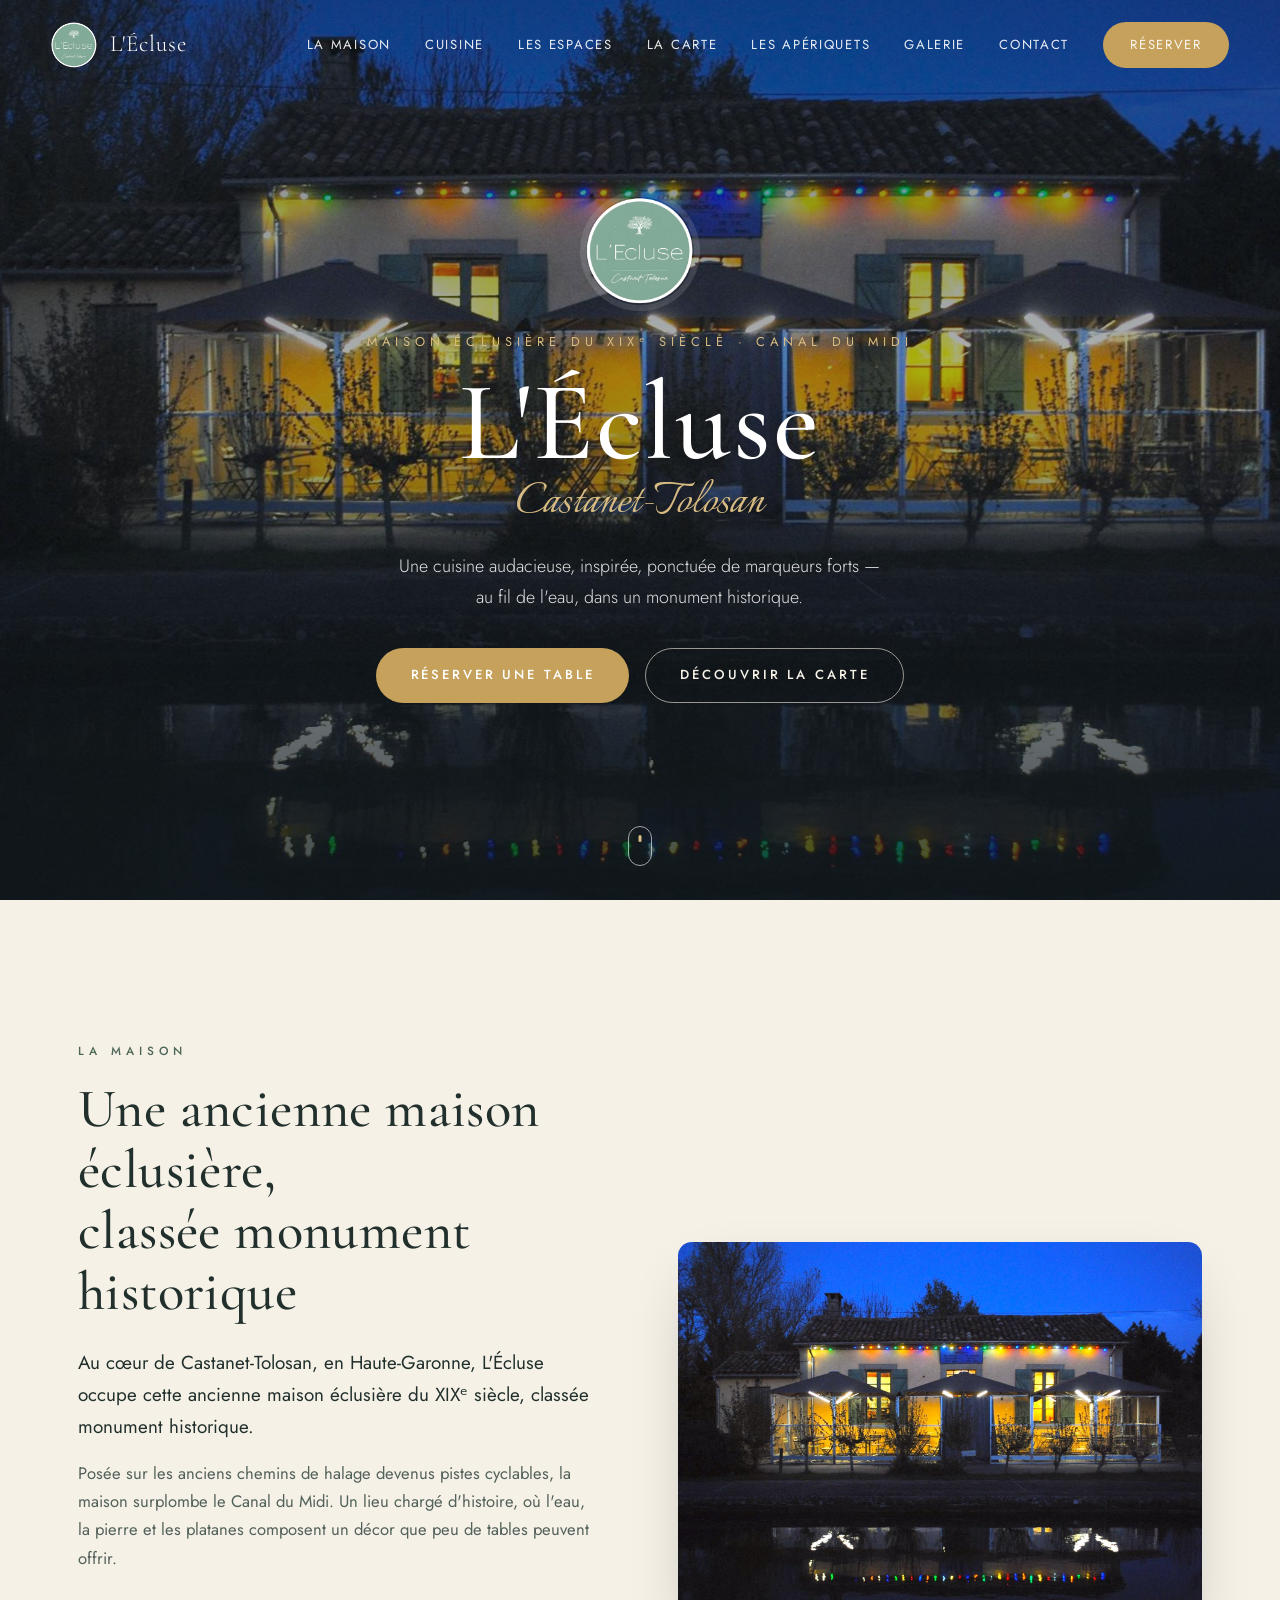
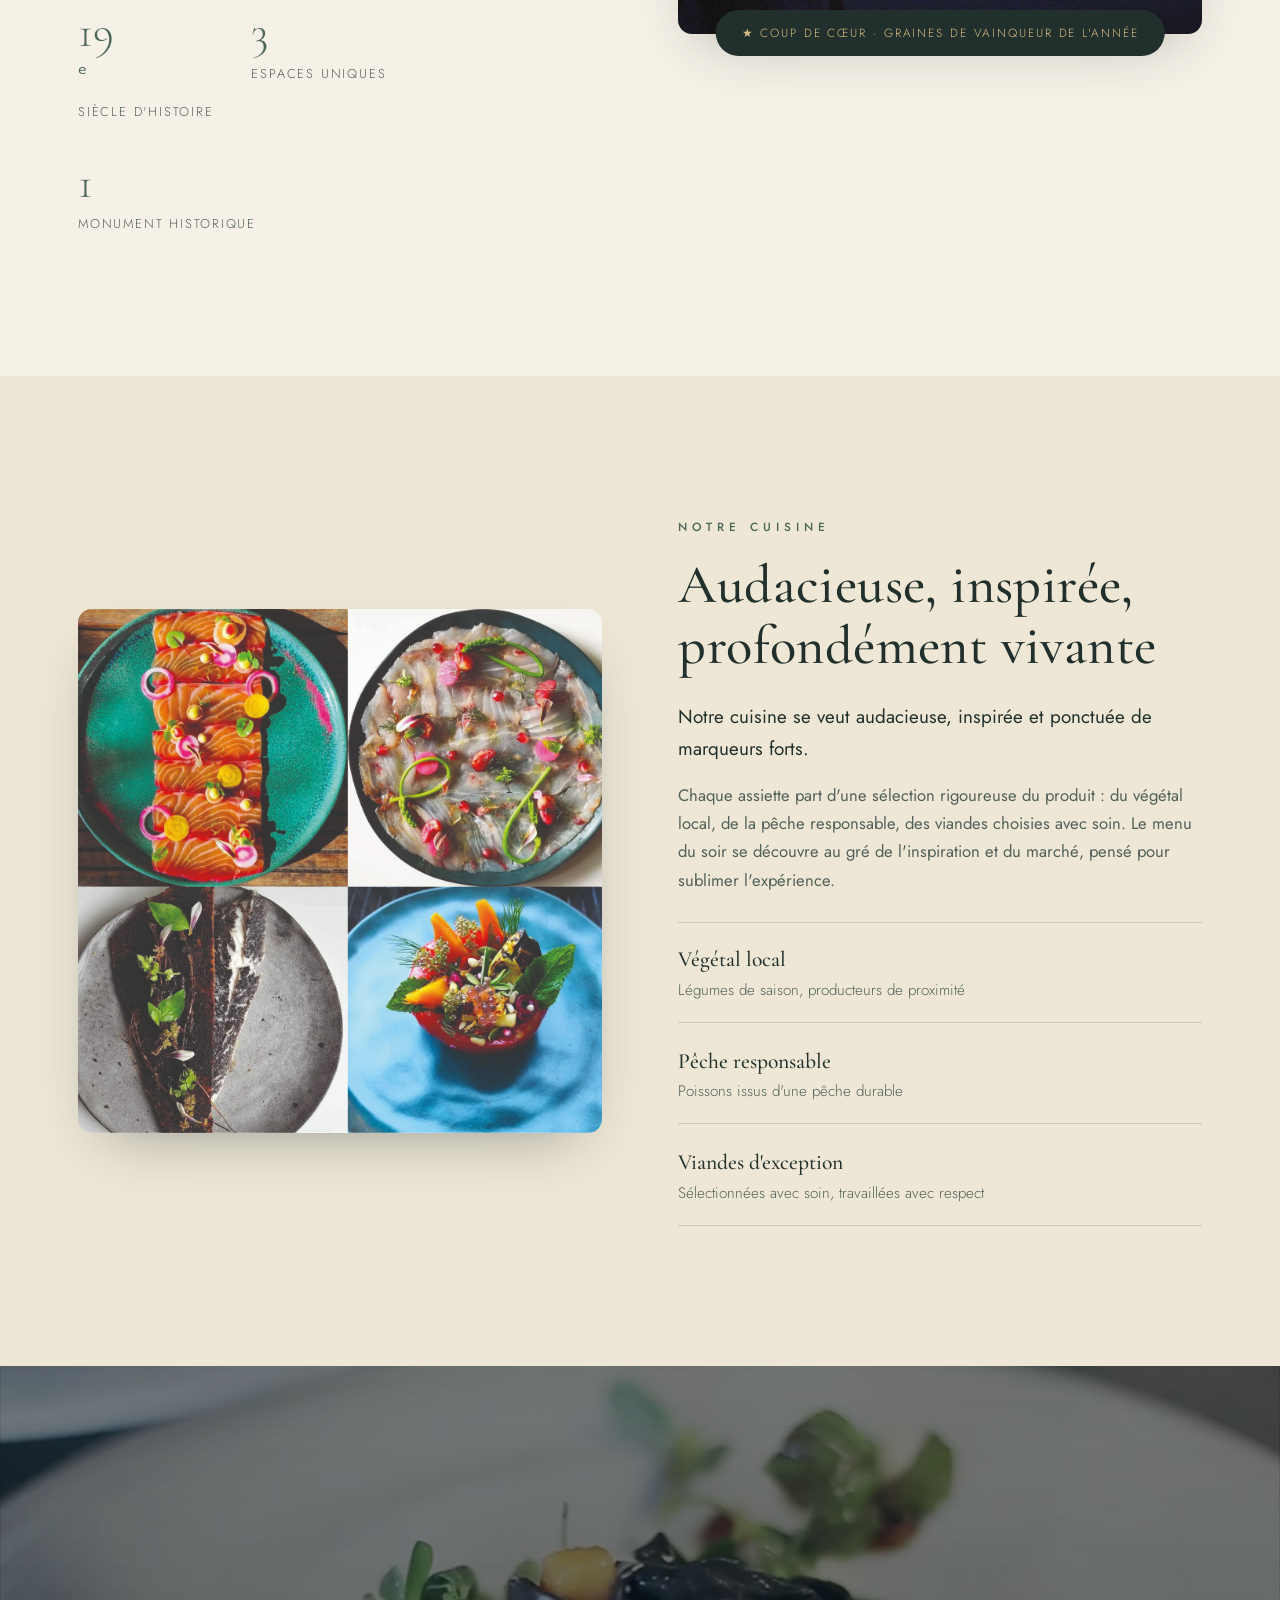
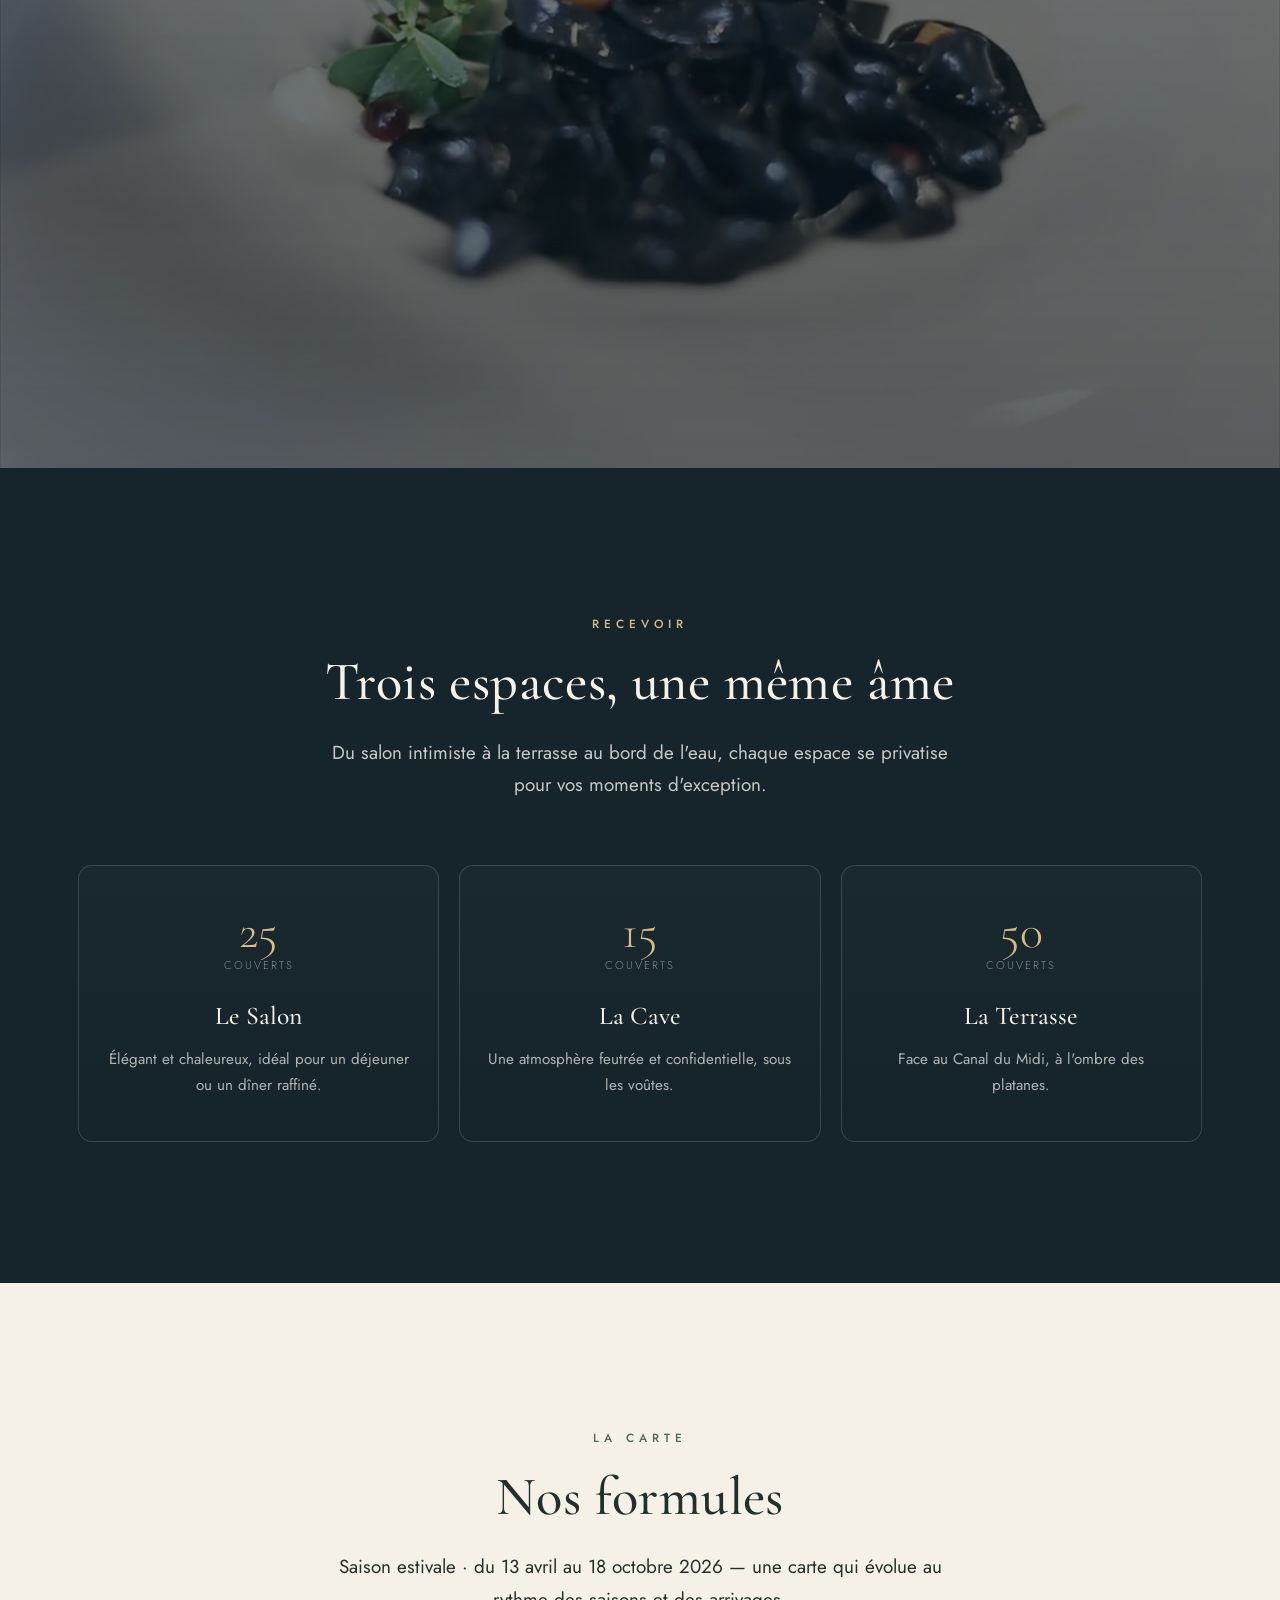
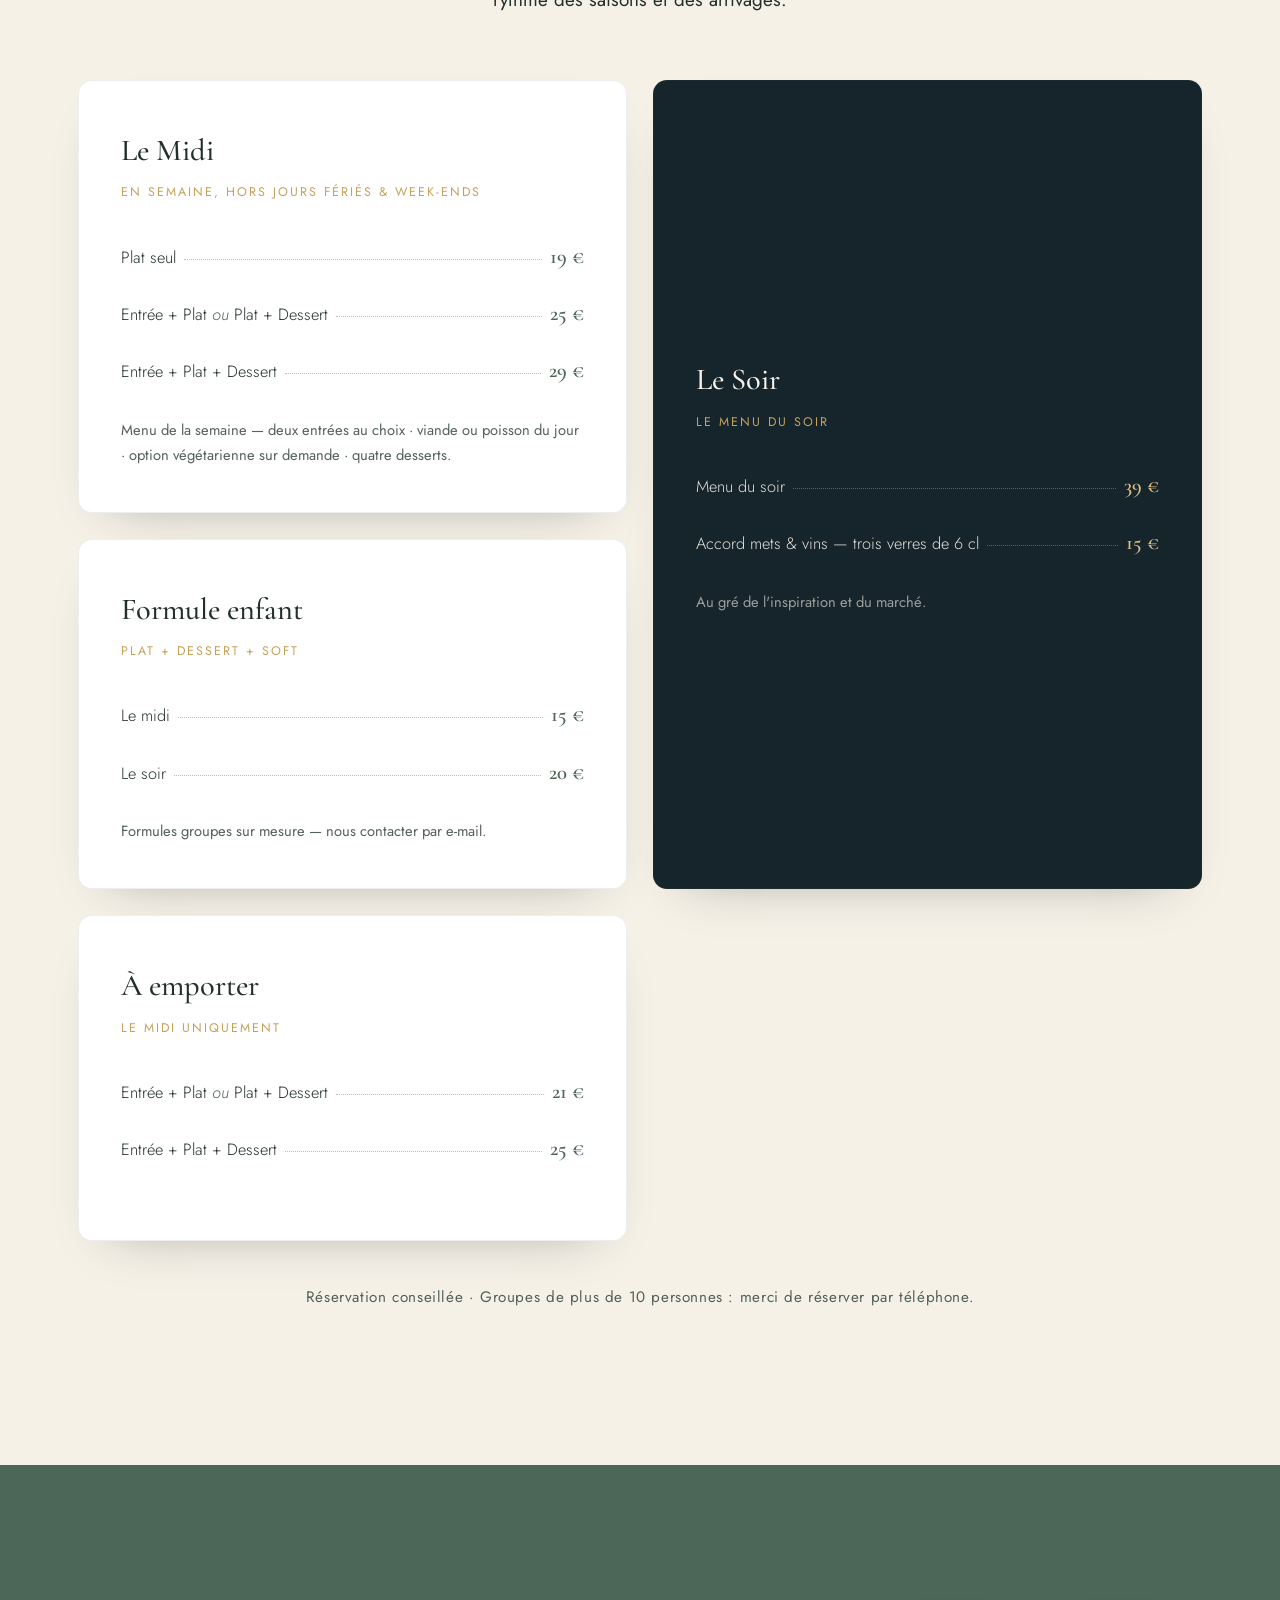
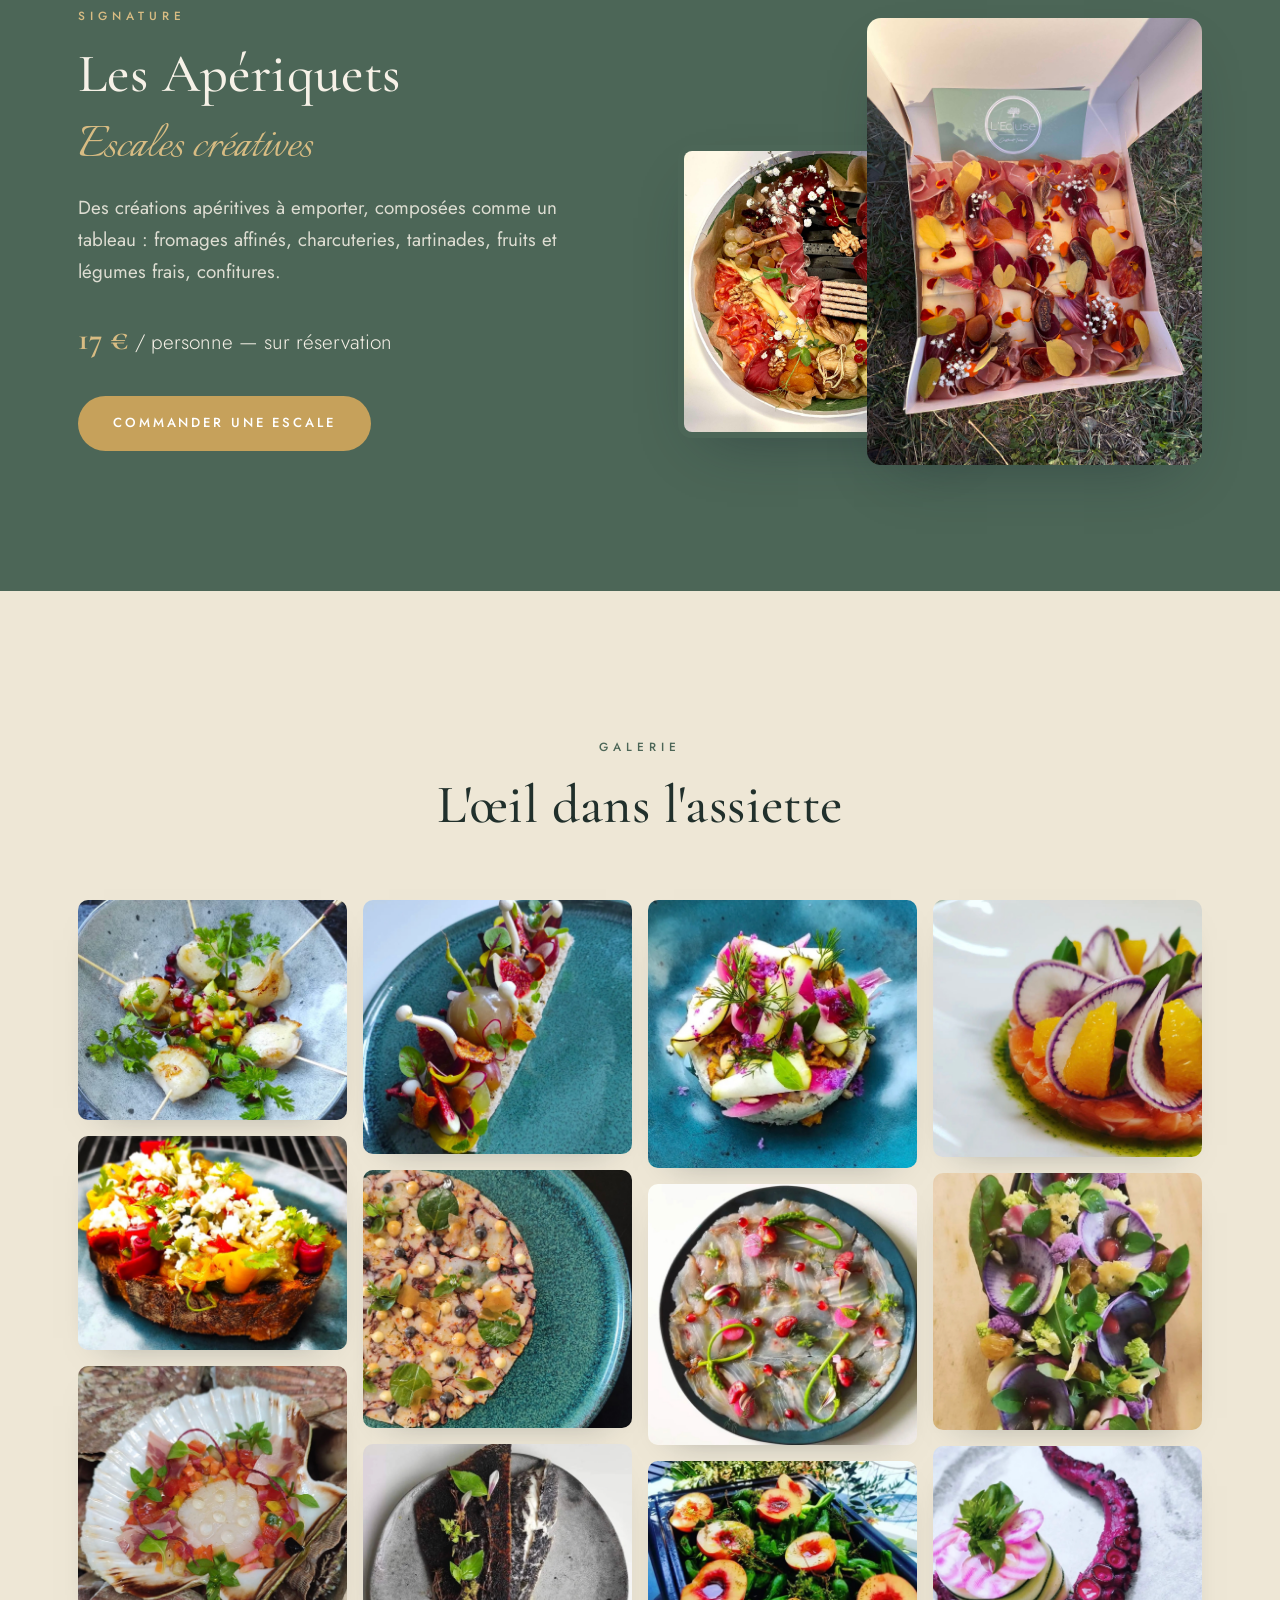
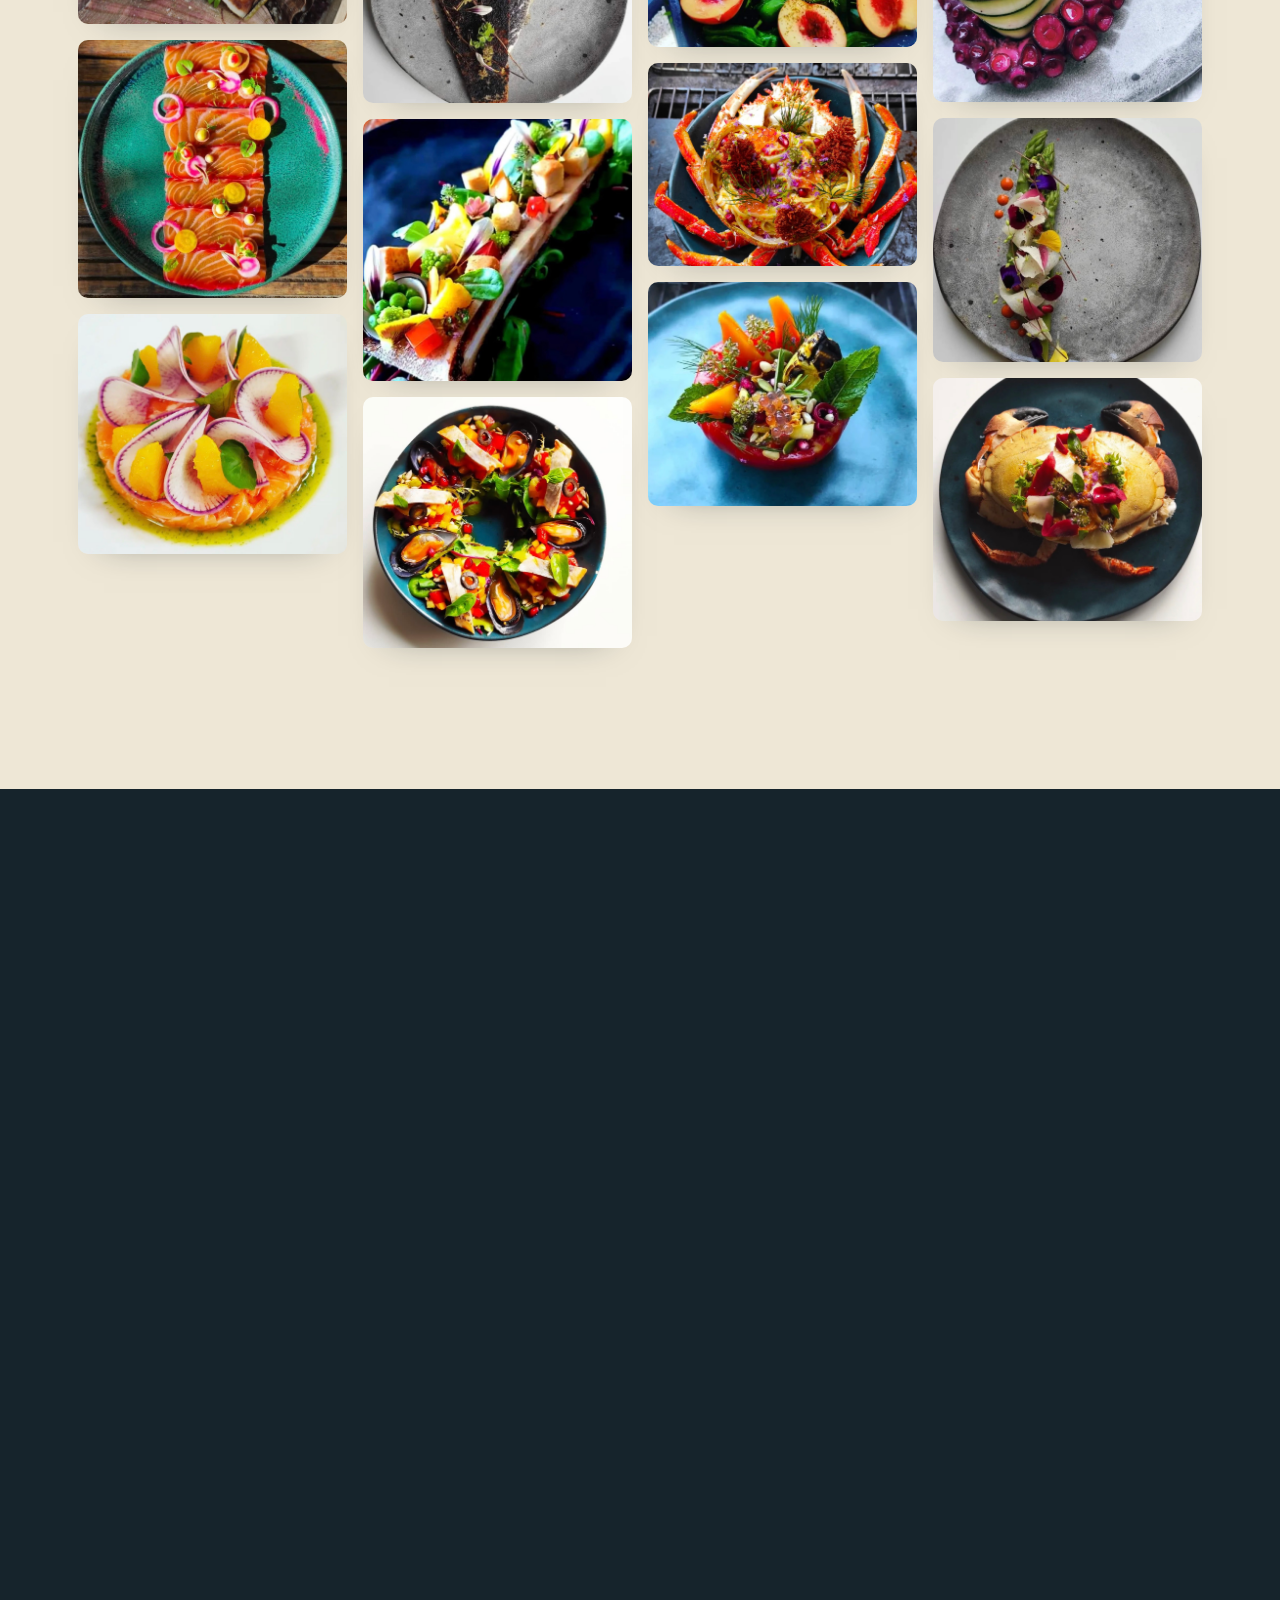
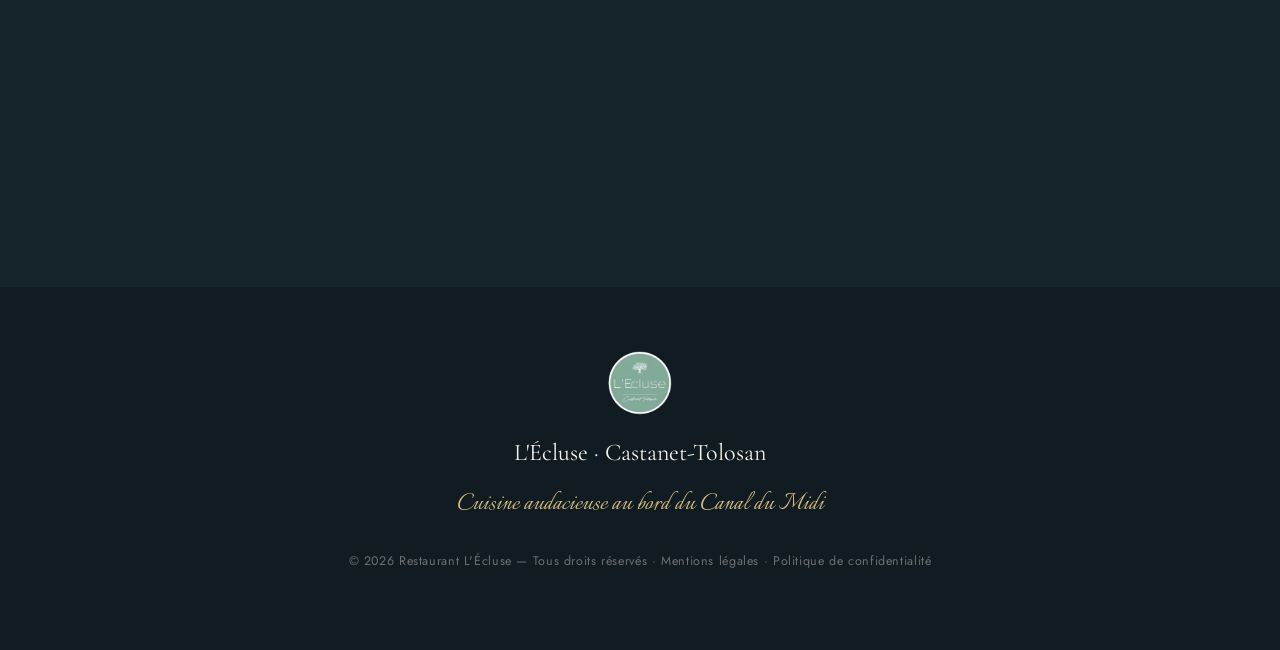
==== commit 8f254e29: "Retire dernière mention 'carte surprise' (section Cuisine)" ====
--- a/index.html
+++ b/index.html
@@ -105,7 +105,7 @@
       <p class="eyebrow">Notre cuisine</p>
       <h2 class="h2">Audacieuse, inspirée,<br>profondément vivante</h2>
       <p class="lead">Notre cuisine se veut audacieuse, inspirée et ponctuée de marqueurs forts.</p>
-      <p>Chaque assiette part d'une sélection rigoureuse du produit : du végétal local, de la pêche responsable, des viandes choisies avec soin. Le menu du soir se découvre comme une carte surprise, pensée pour sublimer l'expérience.</p>
+      <p>Chaque assiette part d'une sélection rigoureuse du produit : du végétal local, de la pêche responsable, des viandes choisies avec soin. Le menu du soir se découvre au gré de l'inspiration et du marché, pensé pour sublimer l'expérience.</p>
       <ul class="pillars">
         <li><strong>Végétal local</strong><span>Légumes de saison, producteurs de proximité</span></li>
         <li><strong>Pêche responsable</strong><span>Poissons issus d'une pêche durable</span></li>
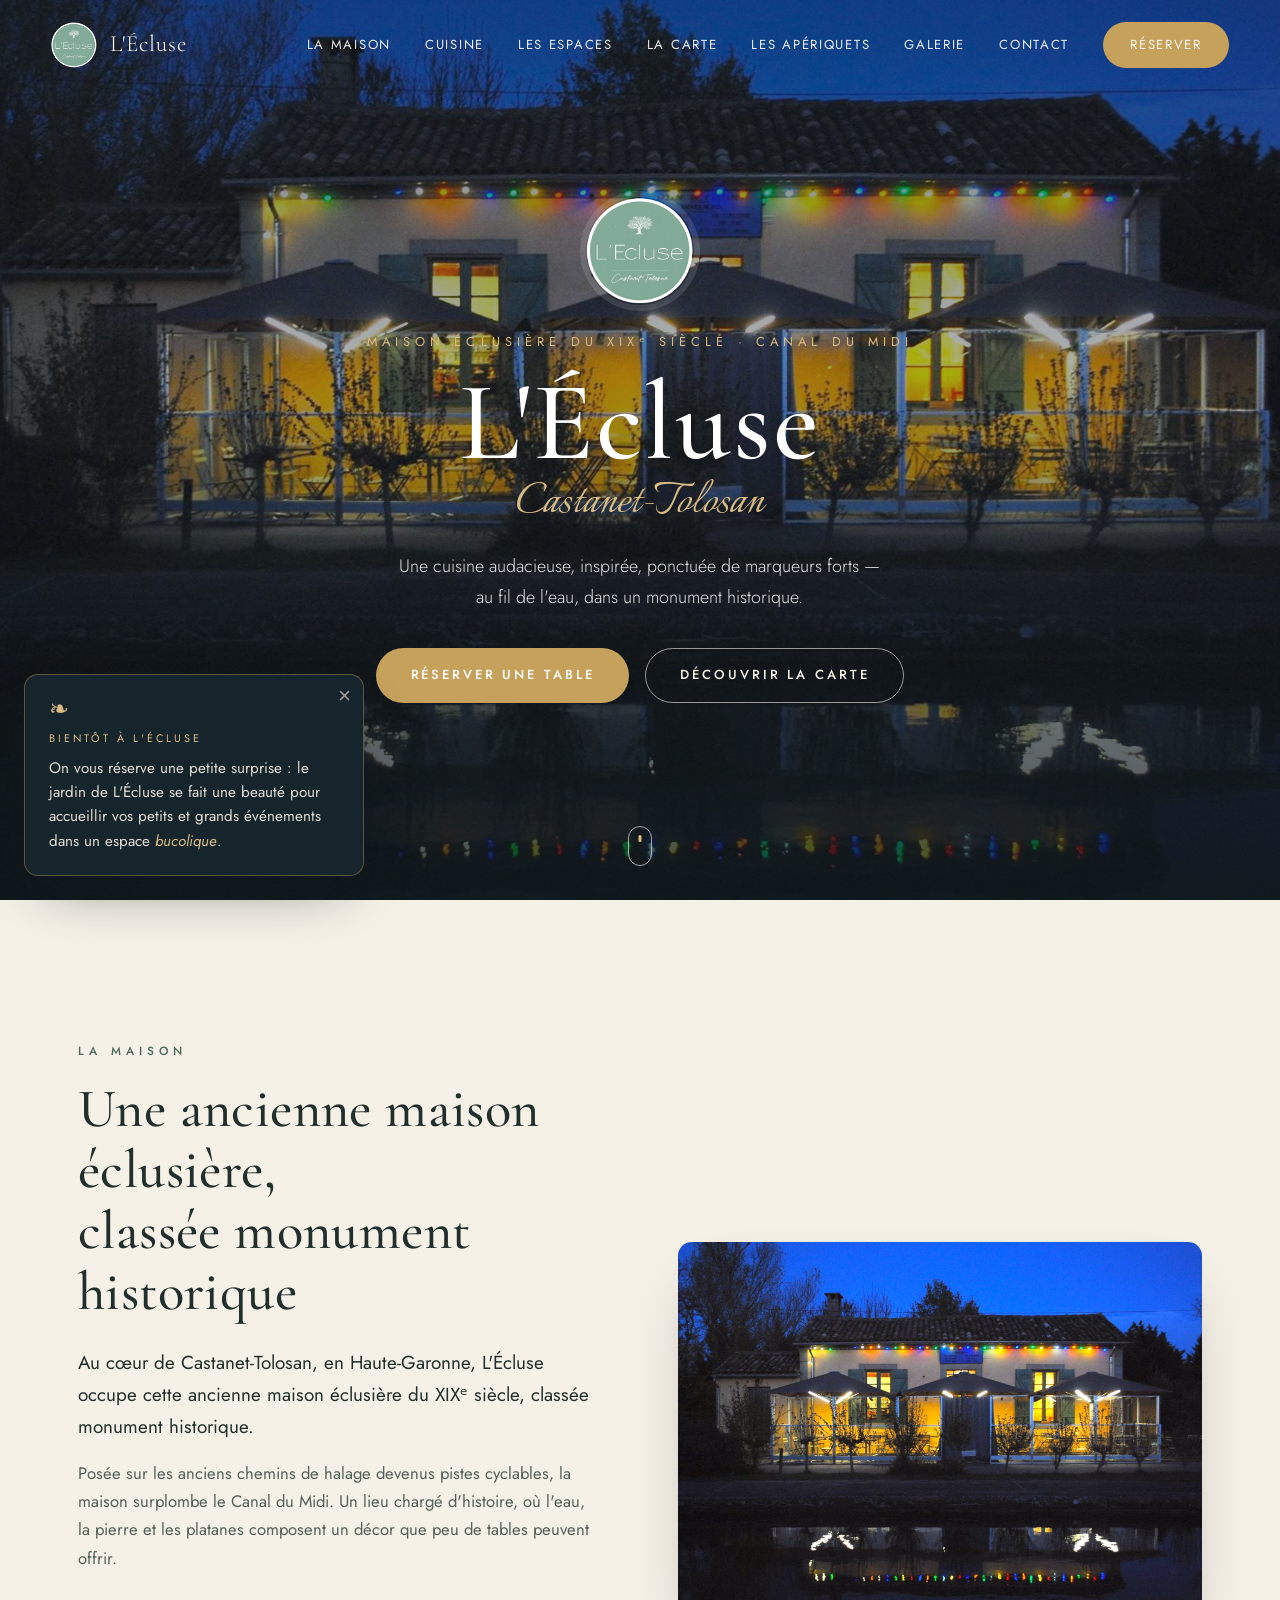
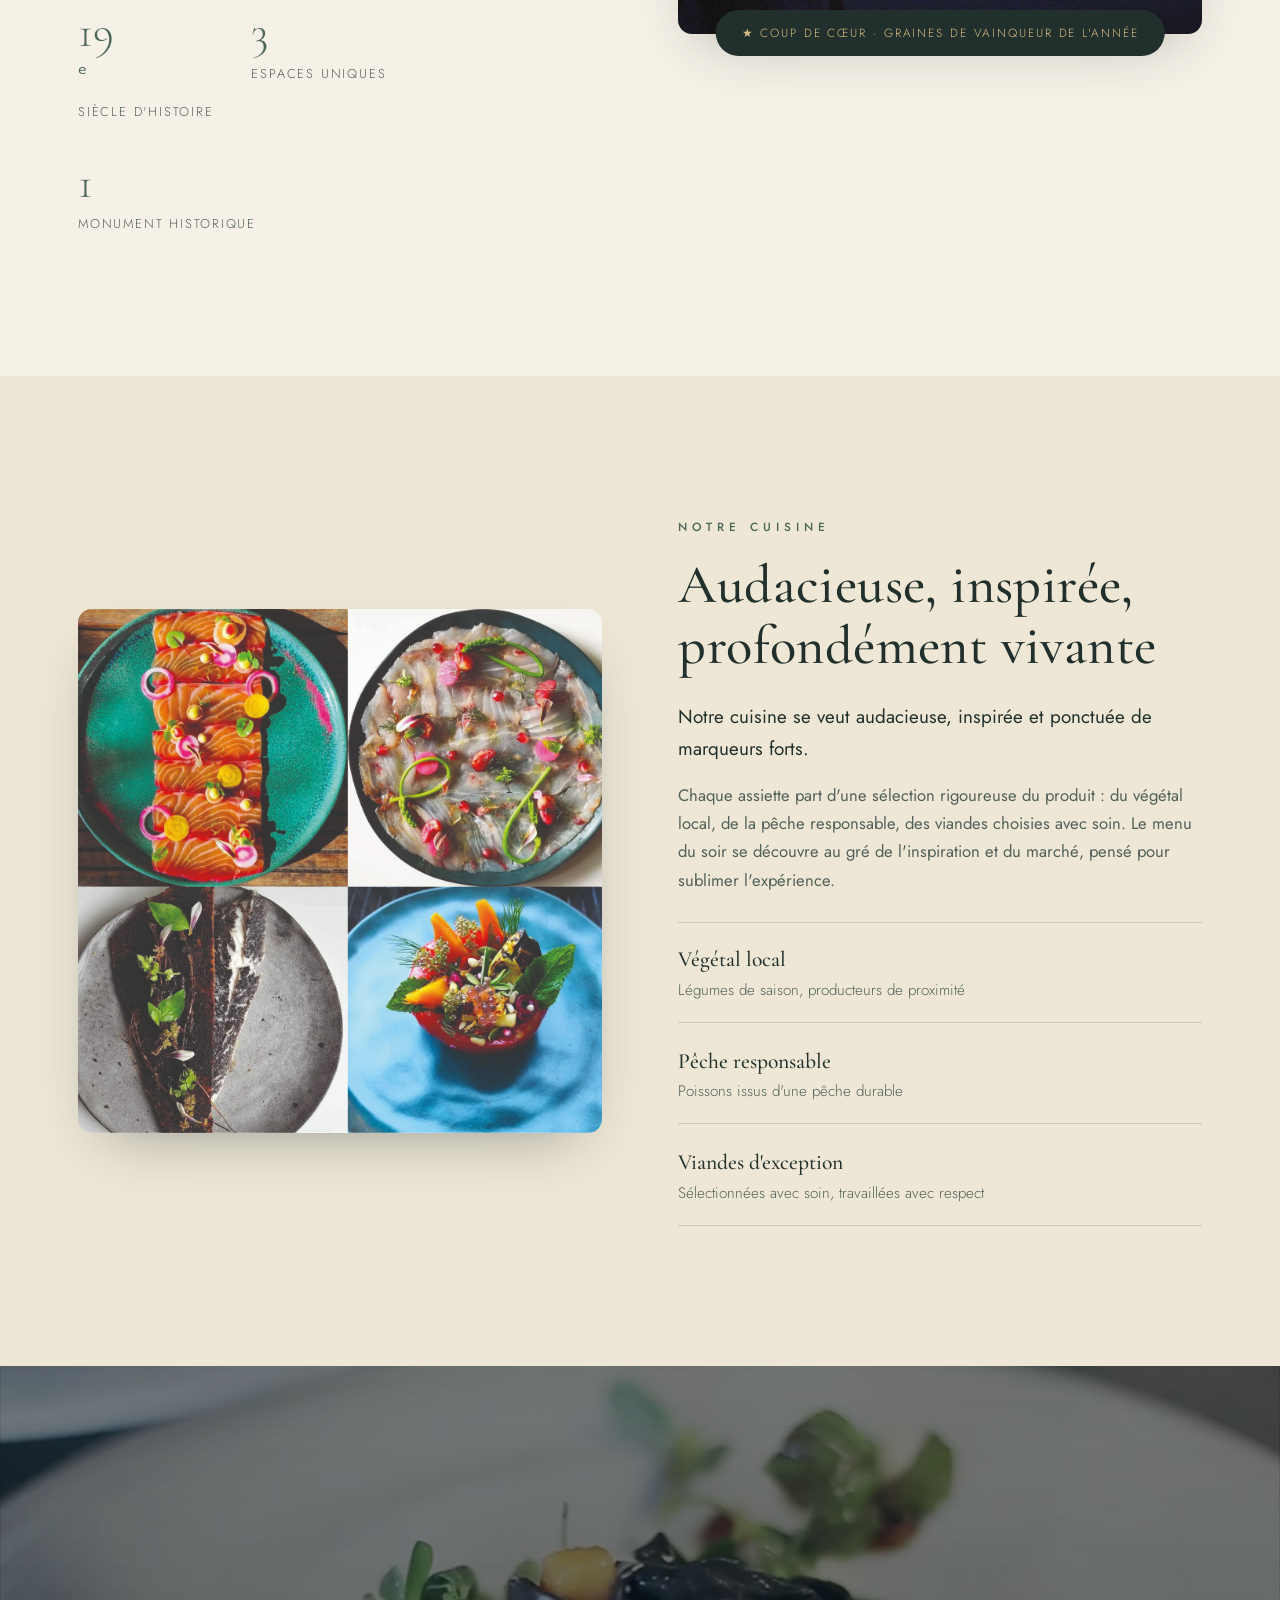
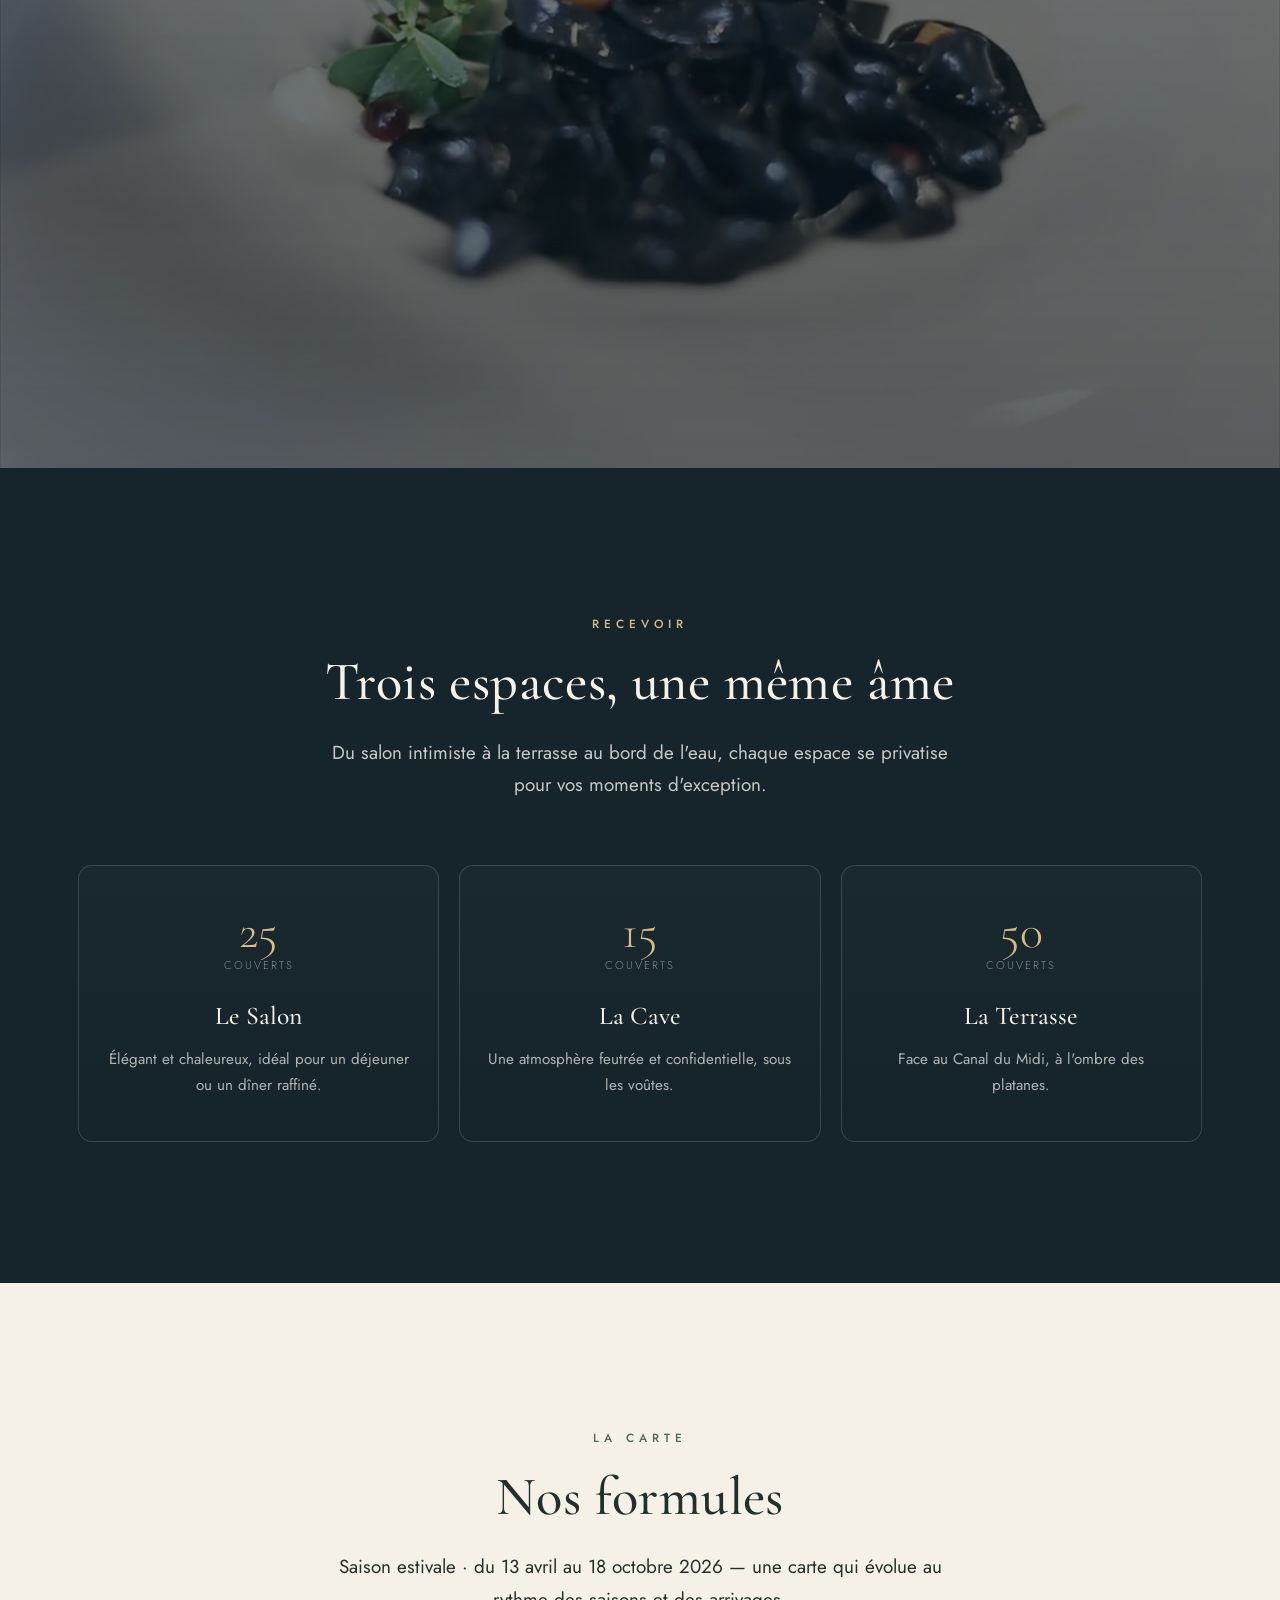
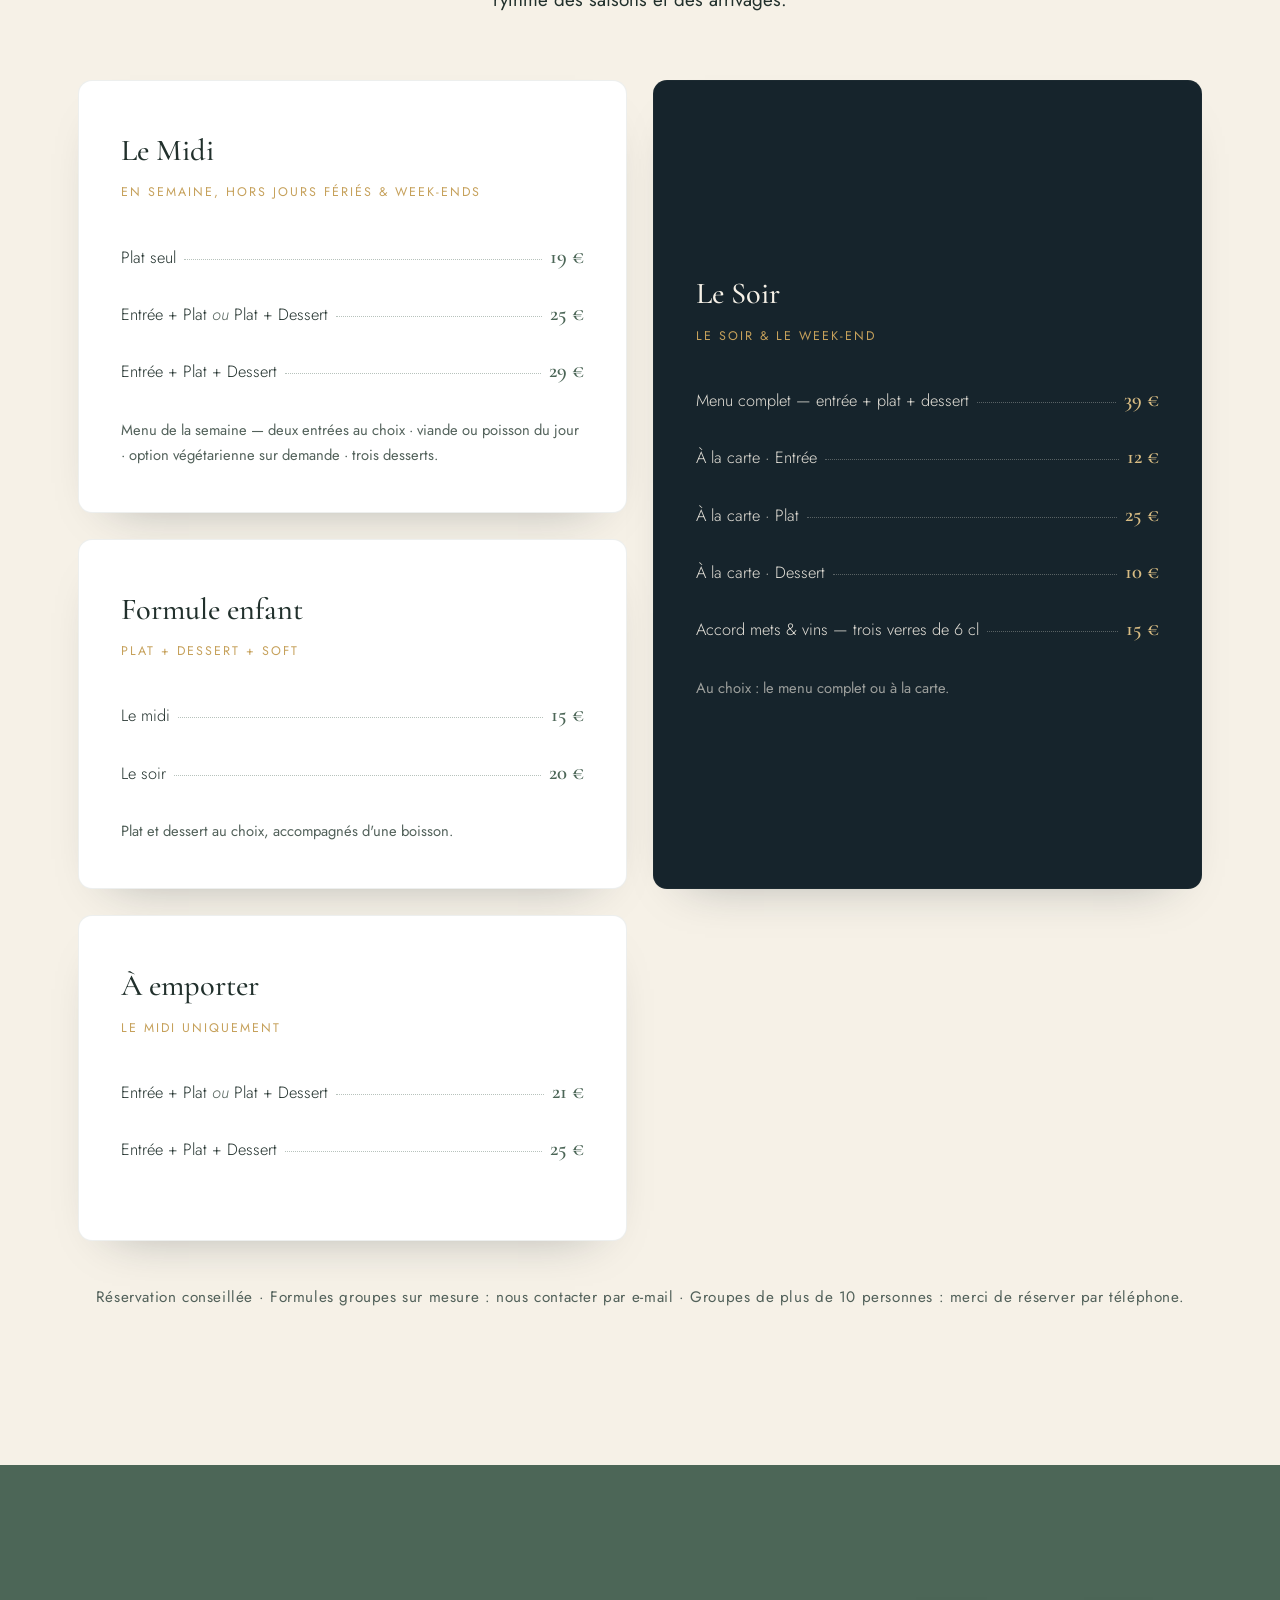
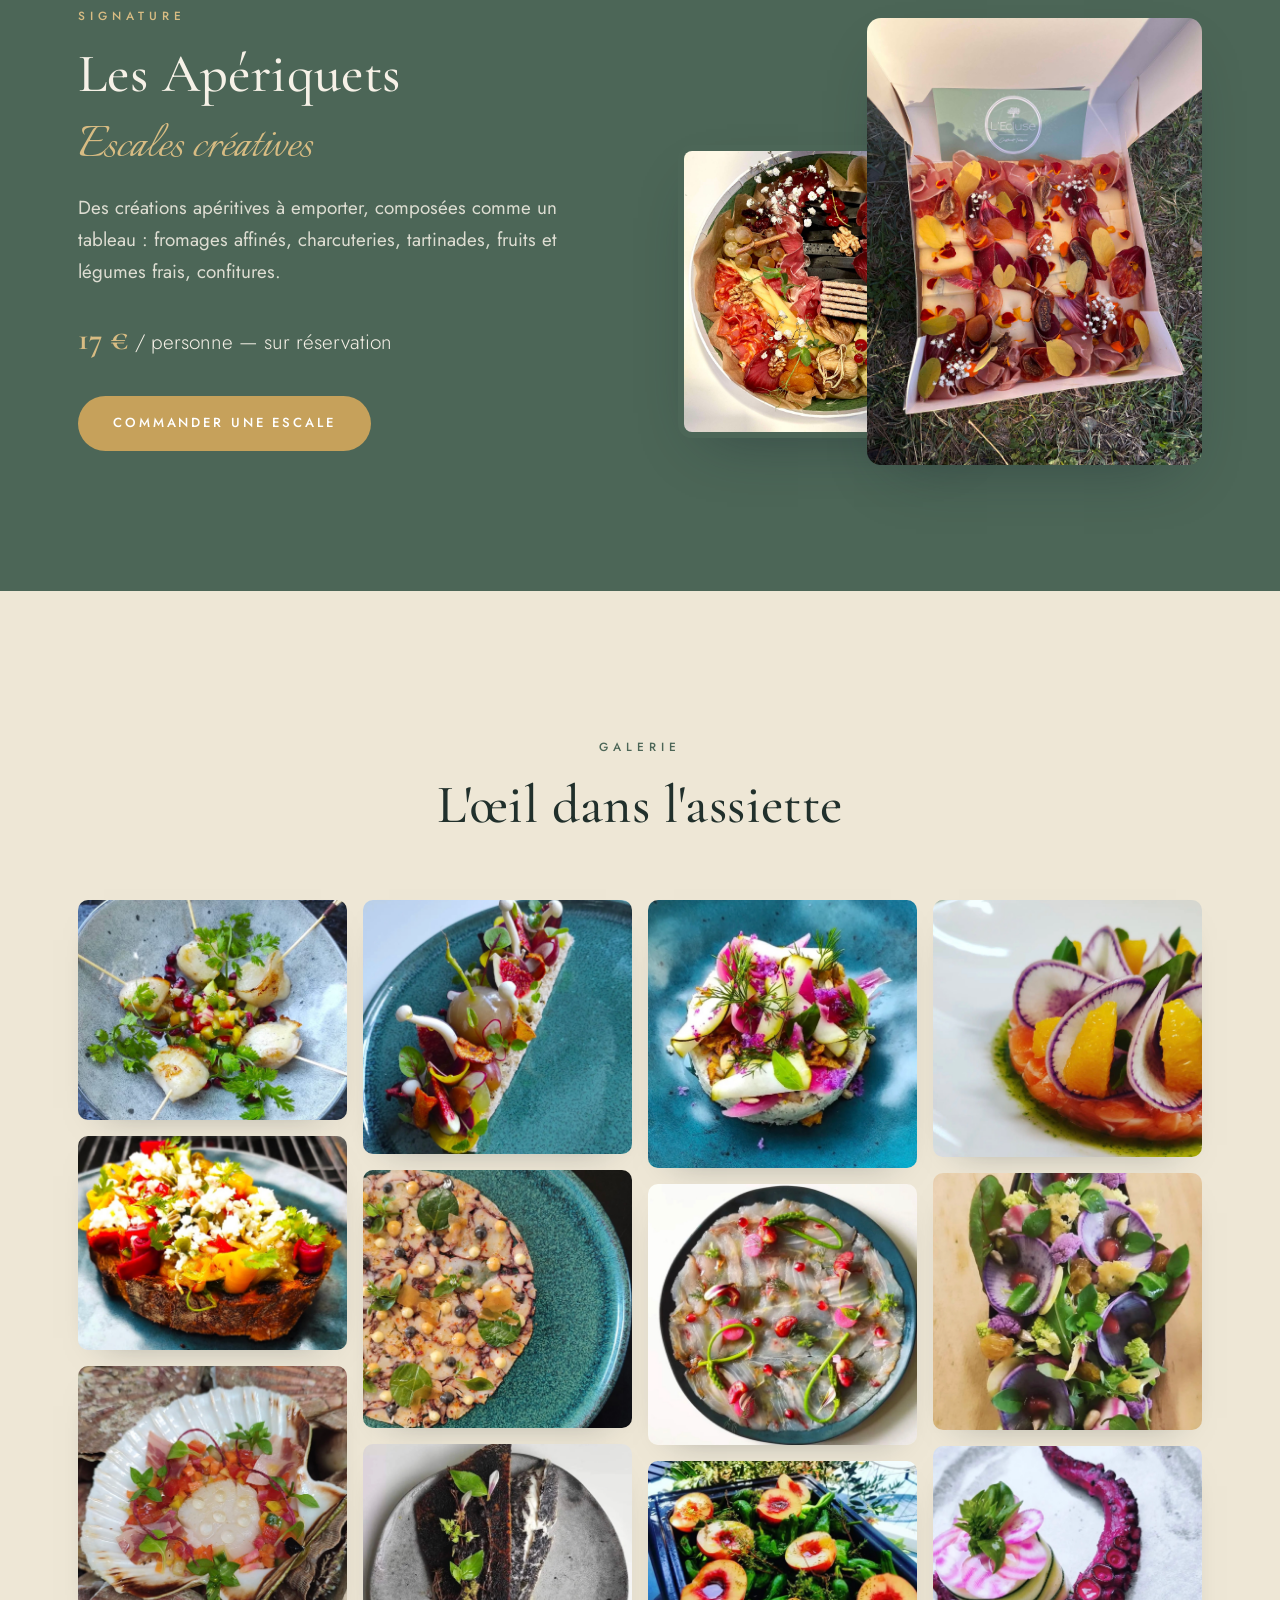
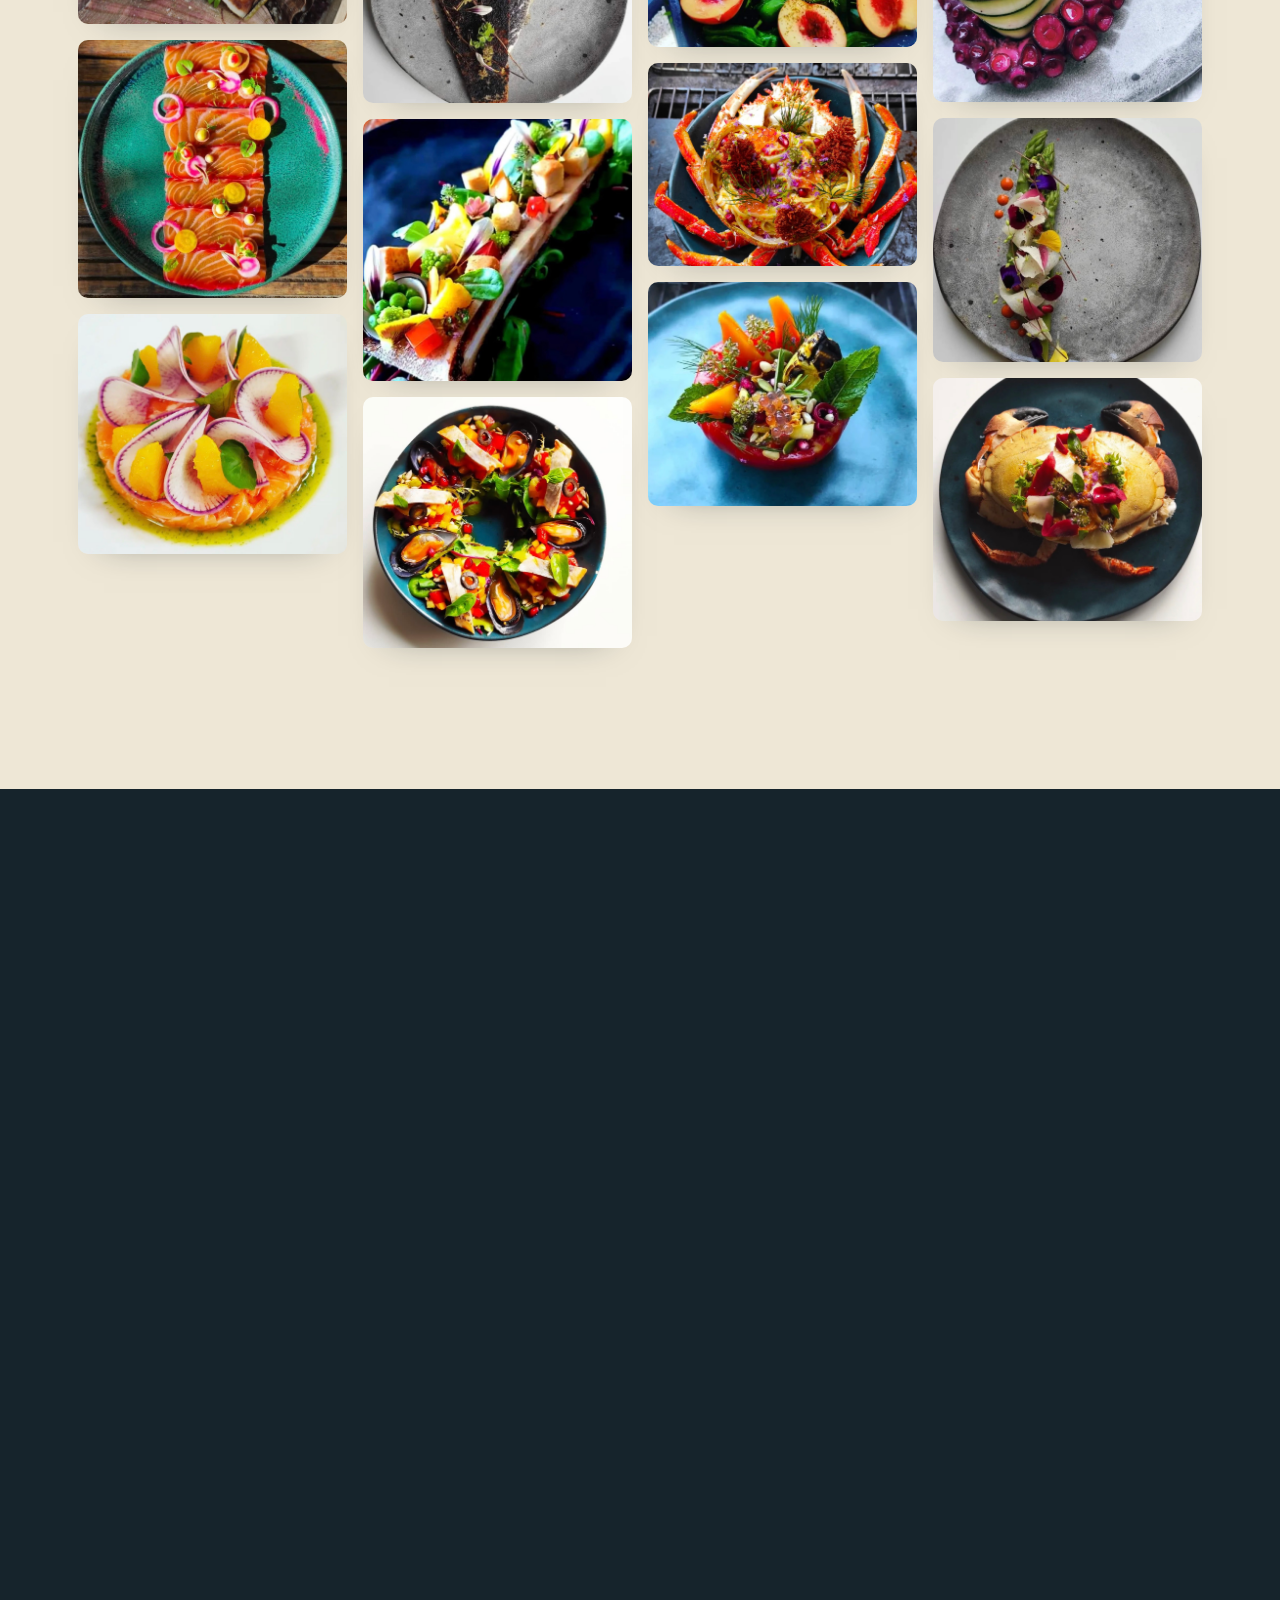
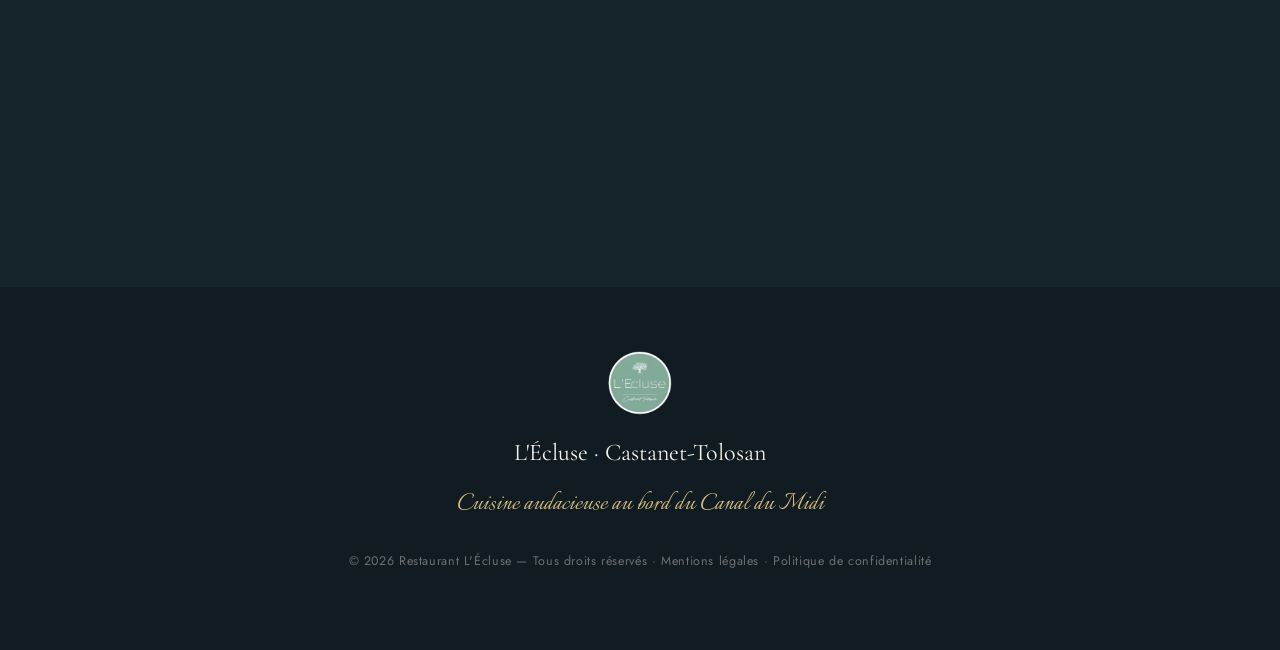
==== commit e59e7a7b: "Maj menu (Midi 3 desserts, Soir carte+menu 39€, enfant) + toast annonce jardin" ====
--- a/index.html
+++ b/index.html
@@ -161,17 +161,20 @@
           <li><span>Entrée + Plat <em>ou</em> Plat + Dessert</span><span class="dots"></span><span>25 €</span></li>
           <li><span>Entrée + Plat + Dessert</span><span class="dots"></span><span>29 €</span></li>
         </ul>
-        <p class="menu-card__sub">Menu de la semaine — deux entrées au choix · viande ou poisson du jour · option végétarienne sur demande · quatre desserts.</p>
+        <p class="menu-card__sub">Menu de la semaine — deux entrées au choix · viande ou poisson du jour · option végétarienne sur demande · trois desserts.</p>
       </div>
 
       <div class="menu-card menu-card--feature reveal">
         <h3>Le Soir</h3>
-        <p class="menu-card__note">Le menu du soir</p>
-        <ul class="menu-list">
-          <li><span>Menu du soir</span><span class="dots"></span><span>39 €</span></li>
+        <p class="menu-card__note">Le soir &amp; le week-end</p>
+        <ul class="menu-list">
+          <li><span>Menu complet — entrée + plat + dessert</span><span class="dots"></span><span>39 €</span></li>
+          <li><span>À la carte · Entrée</span><span class="dots"></span><span>12 €</span></li>
+          <li><span>À la carte · Plat</span><span class="dots"></span><span>25 €</span></li>
+          <li><span>À la carte · Dessert</span><span class="dots"></span><span>10 €</span></li>
           <li><span>Accord mets &amp; vins — trois verres de 6 cl</span><span class="dots"></span><span>15 €</span></li>
         </ul>
-        <p class="menu-card__sub">Au gré de l'inspiration et du marché.</p>
+        <p class="menu-card__sub">Au choix : le menu complet ou à la carte.</p>
       </div>
 
       <div class="menu-card reveal">
@@ -181,7 +184,7 @@
           <li><span>Le midi</span><span class="dots"></span><span>15 €</span></li>
           <li><span>Le soir</span><span class="dots"></span><span>20 €</span></li>
         </ul>
-        <p class="menu-card__sub">Formules groupes sur mesure — nous contacter par e-mail.</p>
+        <p class="menu-card__sub">Plat et dessert au choix, accompagnés d'une boisson.</p>
       </div>
 
       <div class="menu-card reveal">
@@ -193,7 +196,7 @@
         </ul>
       </div>
     </div>
-    <p class="carte__foot reveal">Réservation conseillée · Groupes de plus de 10 personnes : merci de réserver par téléphone.</p>
+    <p class="carte__foot reveal">Réservation conseillée · Formules groupes sur mesure : nous contacter par e-mail · Groupes de plus de 10 personnes : merci de réserver par téléphone.</p>
   </div>
 </section>
 
@@ -278,6 +281,14 @@
   <button class="lightbox__nav lightbox__nav--next" id="lbNext" aria-label="Suivant">›</button>
 </div>
 
+<!-- ANNONCE JARDIN -->
+<aside class="toast" id="gardenToast" role="status" aria-live="polite" hidden>
+  <button class="toast__close" id="toastClose" aria-label="Fermer">×</button>
+  <span class="toast__icon">❧</span>
+  <p class="toast__eyebrow">Bientôt à L'Écluse</p>
+  <p class="toast__text">On vous réserve une petite surprise : le jardin de L'Écluse se fait une beauté pour accueillir vos petits et grands événements dans un espace <strong>bucolique</strong>.</p>
+</aside>
+
 <script src="assets/js/main.js"></script>
 </body>
 </html>
--- a/assets/css/style.css
+++ b/assets/css/style.css
@@ -242,53 +242,6 @@
 .menu-card--feature .menu-card__sub{color:rgba(246,241,231,.6)}
 .carte__foot{text-align:center;margin-top:44px;font-size:.95rem;color:var(--muted);letter-spacing:.04em}
 
-/* ---------- Menu Fête des Mères ---------- */
-.fete-menu{
-  max-width:880px;margin:0 auto;background:var(--cream-2);
-  border:1px solid rgba(198,161,91,.35);border-radius:14px;
-  padding:56px 48px;box-shadow:var(--shadow);position:relative;
-}
-.fete-menu::before,.fete-menu::after{
-  content:"";position:absolute;left:50%;transform:translateX(-50%);
-  width:60px;height:1px;background:var(--gold);
-}
-.fete-menu::before{top:24px}
-.fete-menu::after{bottom:24px}
-.fete-menu__price{text-align:center;margin-bottom:48px;padding-bottom:32px;border-bottom:1px dotted rgba(76,102,87,.3)}
-.fete-menu__price-num{
-  display:block;font-family:var(--ff-serif);font-size:3.4rem;
-  color:var(--gold);font-weight:500;line-height:1;
-}
-.fete-menu__price-sub{
-  display:block;margin-top:14px;font-size:.78rem;letter-spacing:.22em;
-  text-transform:uppercase;color:var(--sage-deep);font-weight:500;
-}
-.fete-menu__sections{display:flex;flex-direction:column;gap:38px}
-.fete-menu__section{text-align:center}
-.fete-menu__title{
-  font-family:var(--ff-serif);font-size:1.5rem;font-weight:500;
-  color:var(--sage-deep);margin-bottom:20px;letter-spacing:.04em;
-}
-.fete-menu__title::before,.fete-menu__title::after{
-  content:"❦";color:var(--gold);font-size:.7em;margin:0 14px;
-  vertical-align:middle;opacity:.7;
-}
-.fete-menu__list{list-style:none;margin:0;padding:0}
-.fete-menu__list li{
-  padding:10px 0;font-size:1.02rem;color:var(--muted);line-height:1.55;
-}
-.fete-menu__list li strong{
-  display:block;font-family:var(--ff-serif);font-size:1.2rem;
-  font-weight:500;color:var(--ink);letter-spacing:.06em;
-  text-transform:uppercase;margin-bottom:4px;
-}
-.fete-menu__list li span{font-style:italic;color:var(--muted)}
-@media (max-width:720px){
-  .fete-menu{padding:44px 24px}
-  .fete-menu__price-num{font-size:2.6rem}
-  .fete-menu__title{font-size:1.3rem}
-}
-
 /* ---------- Apériquets ---------- */
 .aperiquets{background:var(--sage-deep);color:var(--cream);overflow:hidden}
 .aperiquets__script{color:var(--gold-soft);text-align:left;margin:-10px 0 18px}
@@ -352,6 +305,34 @@
 .lightbox__close{top:28px;right:28px}
 .lightbox__nav--prev{left:24px;top:50%;transform:translateY(-50%)}
 .lightbox__nav--next{right:24px;top:50%;transform:translateY(-50%)}
+
+/* ---------- Toast annonce jardin ---------- */
+.toast{
+  position:fixed;left:24px;bottom:24px;z-index:85;width:min(340px,calc(100vw - 48px));
+  background:var(--night);color:var(--cream);
+  border:1px solid rgba(198,161,91,.4);border-radius:14px;
+  padding:22px 24px 22px;box-shadow:0 26px 60px -24px rgba(15,25,30,.7);
+  opacity:0;transform:translateY(26px) scale(.96);
+  transition:opacity .6s var(--ease),transform .6s var(--ease);
+  pointer-events:none;
+}
+.toast[hidden]{display:none}
+.toast.show{opacity:1;transform:none;pointer-events:auto;animation:toastIn .8s var(--ease)}
+@keyframes toastIn{
+  0%{opacity:0;transform:translateY(34px) scale(.94)}
+  60%{transform:translateY(-4px) scale(1.01)}
+  100%{opacity:1;transform:none}
+}
+.toast__icon{color:var(--gold-soft);font-size:1.5rem;line-height:1;display:block;margin-bottom:8px}
+.toast__eyebrow{font-size:.68rem;letter-spacing:.28em;text-transform:uppercase;color:var(--gold-soft);margin-bottom:8px}
+.toast__text{font-size:.95rem;line-height:1.6;color:rgba(246,241,231,.9);margin:0}
+.toast__text strong{color:var(--gold-soft);font-weight:400;font-style:italic}
+.toast__close{
+  position:absolute;top:10px;right:12px;background:none;border:0;cursor:pointer;
+  color:rgba(246,241,231,.6);font-size:1.4rem;line-height:1;transition:color .3s;
+}
+.toast__close:hover{color:var(--gold-soft)}
+@media(max-width:560px){.toast{left:16px;right:16px;bottom:16px;width:auto}}
 
 /* ---------- Reveal ---------- */
 .reveal{opacity:0;transform:translateY(38px);transition:opacity 1s var(--ease),transform 1s var(--ease)}
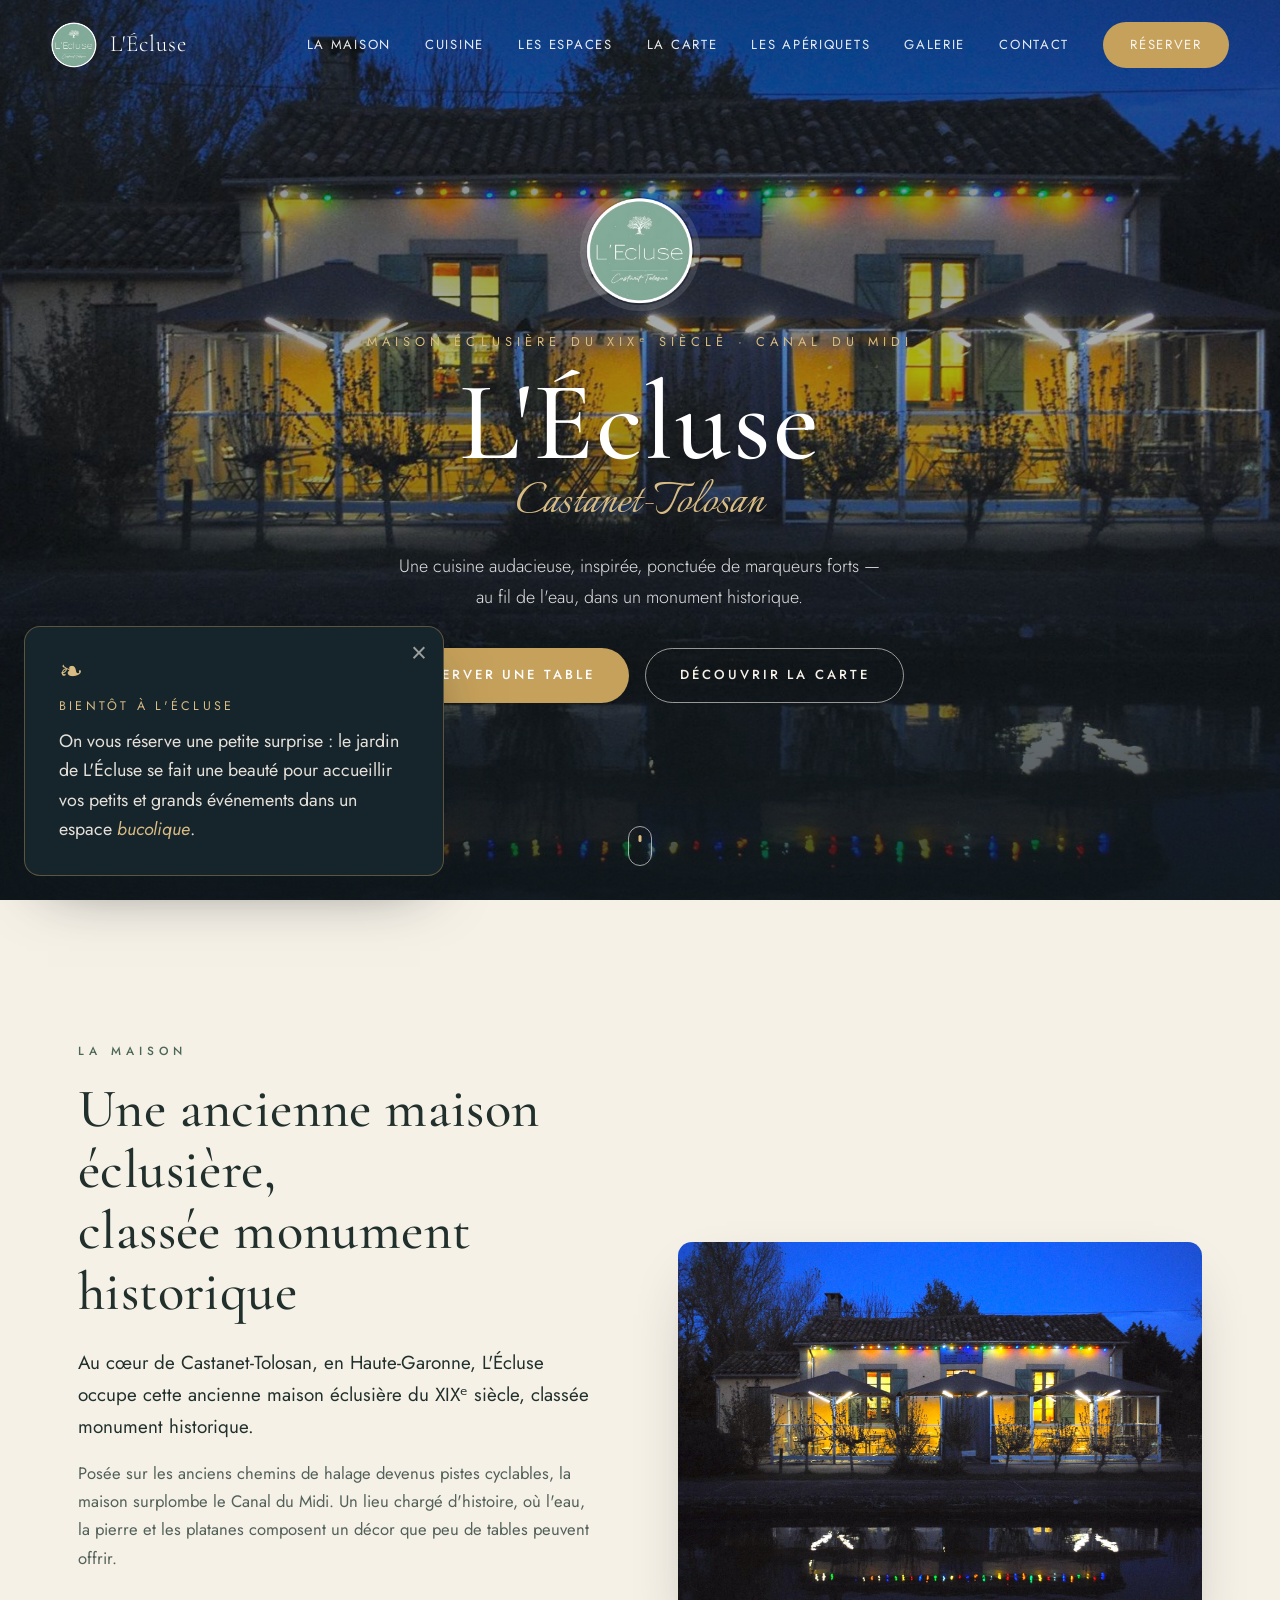
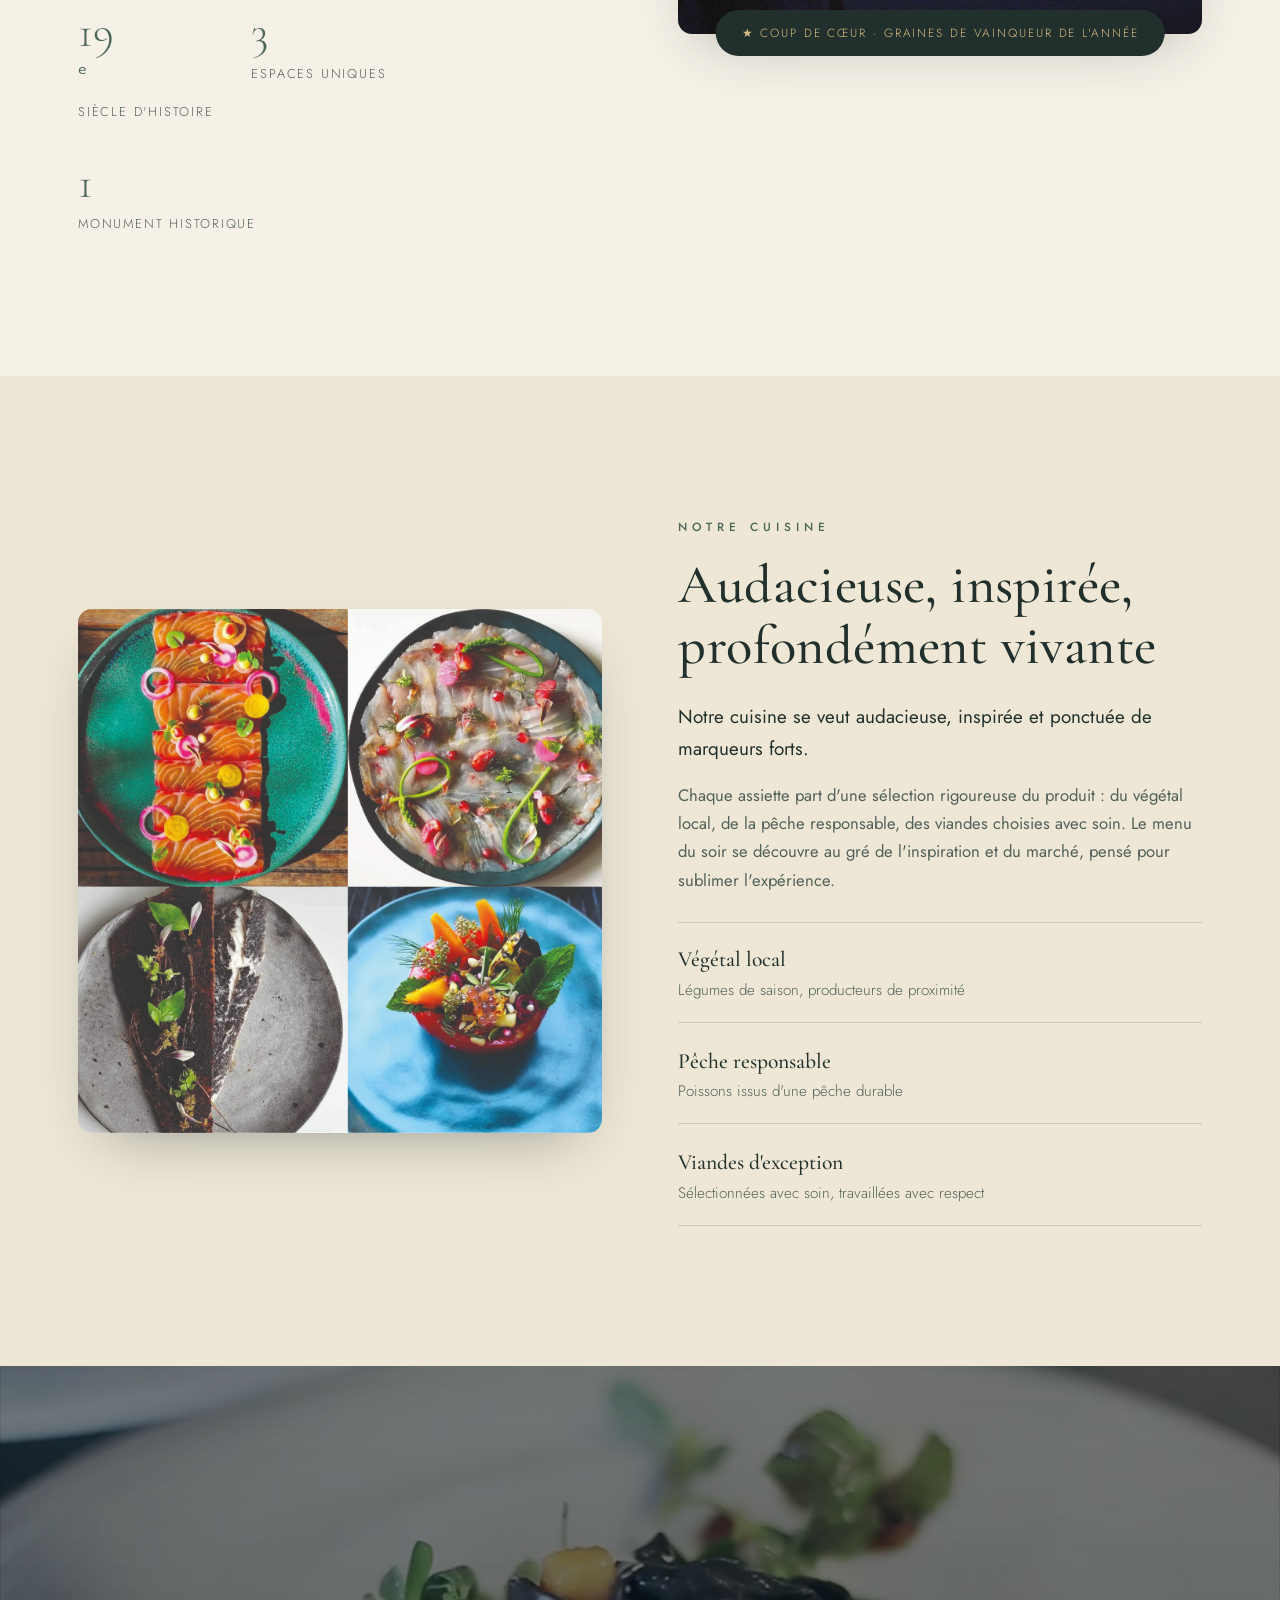
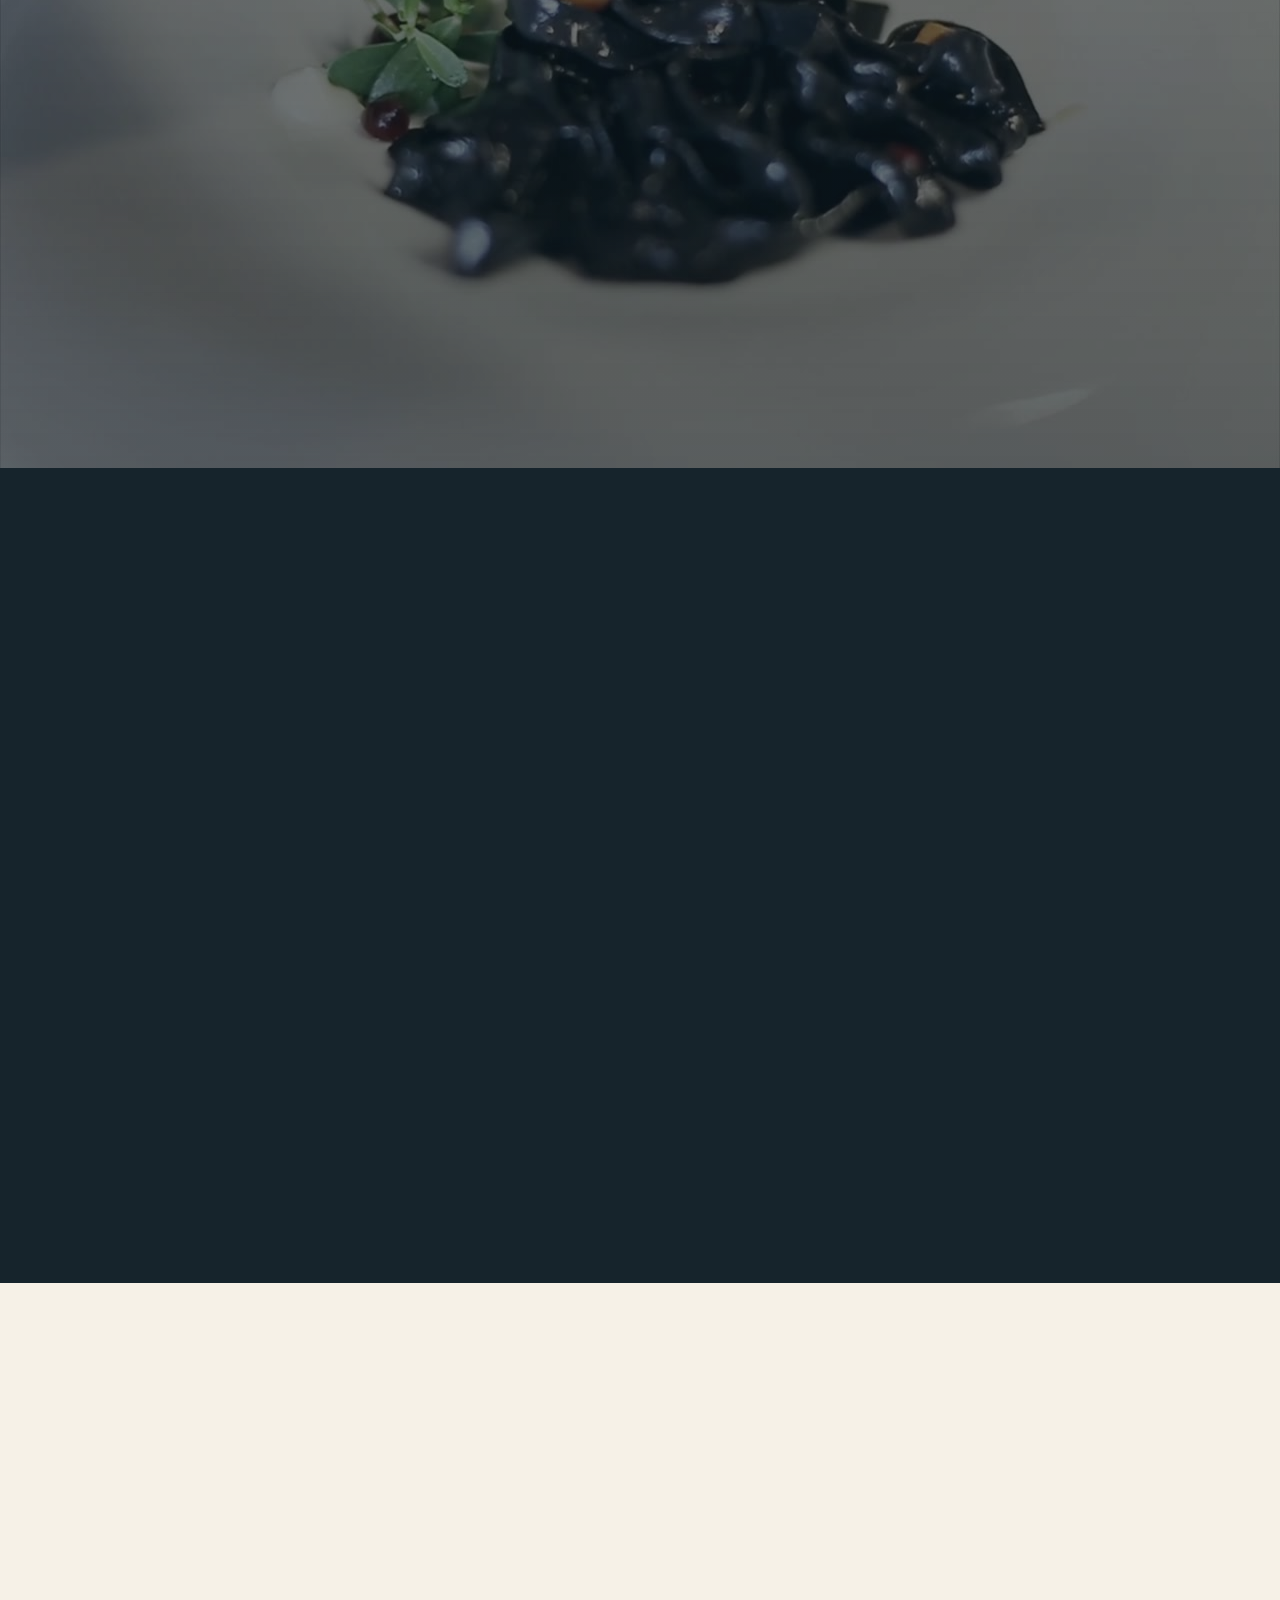
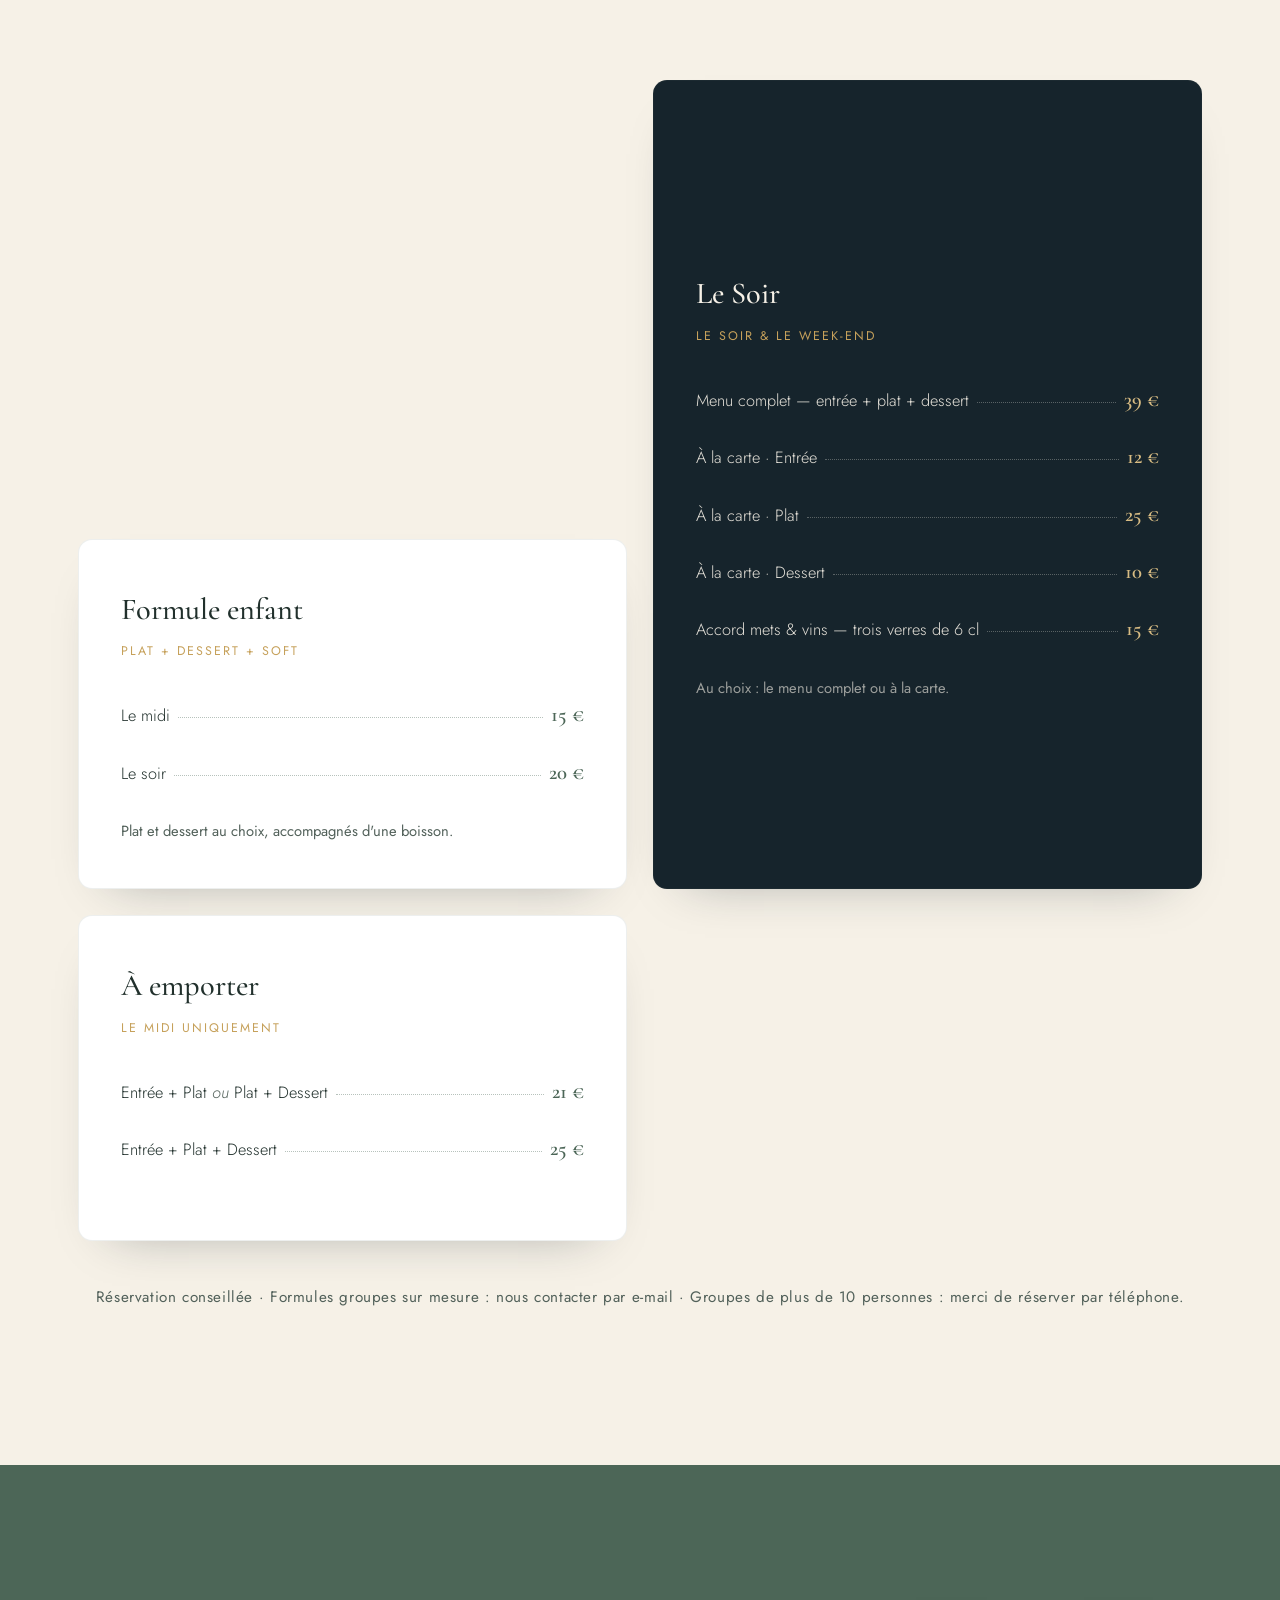
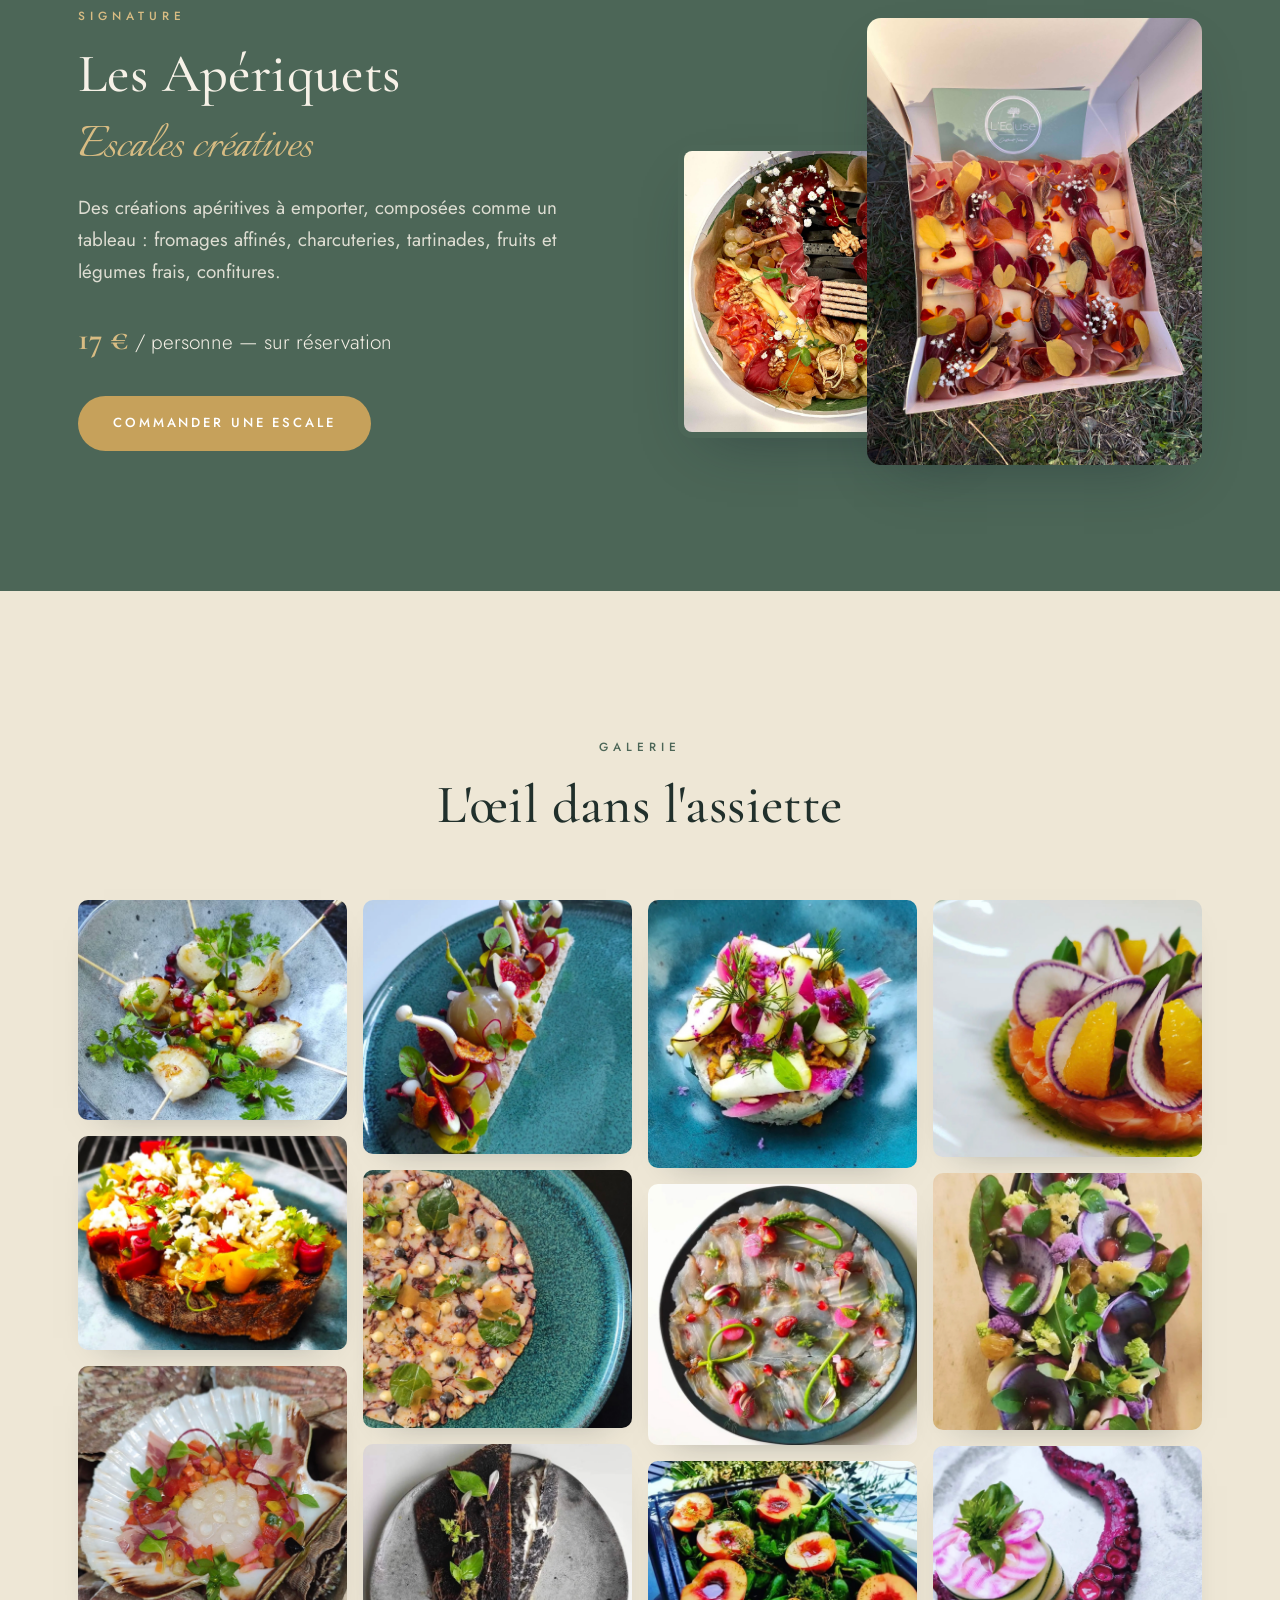
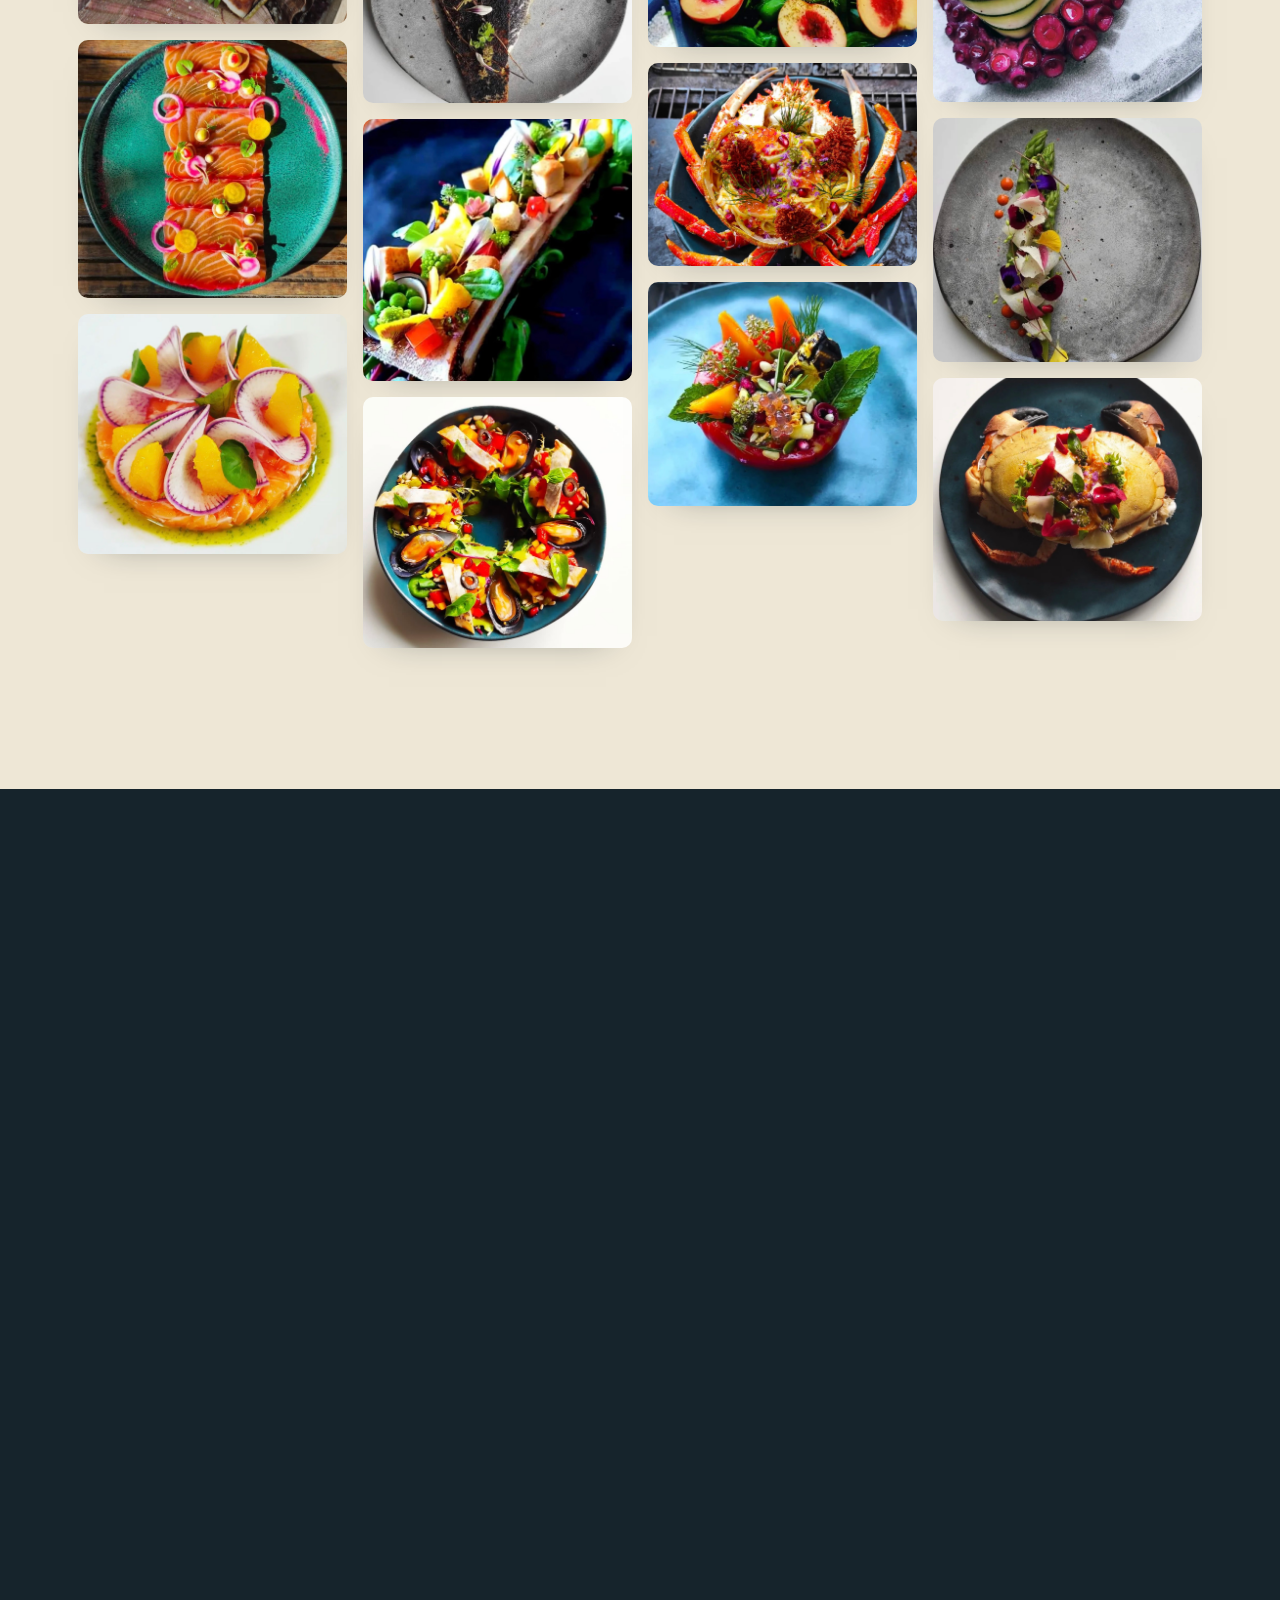
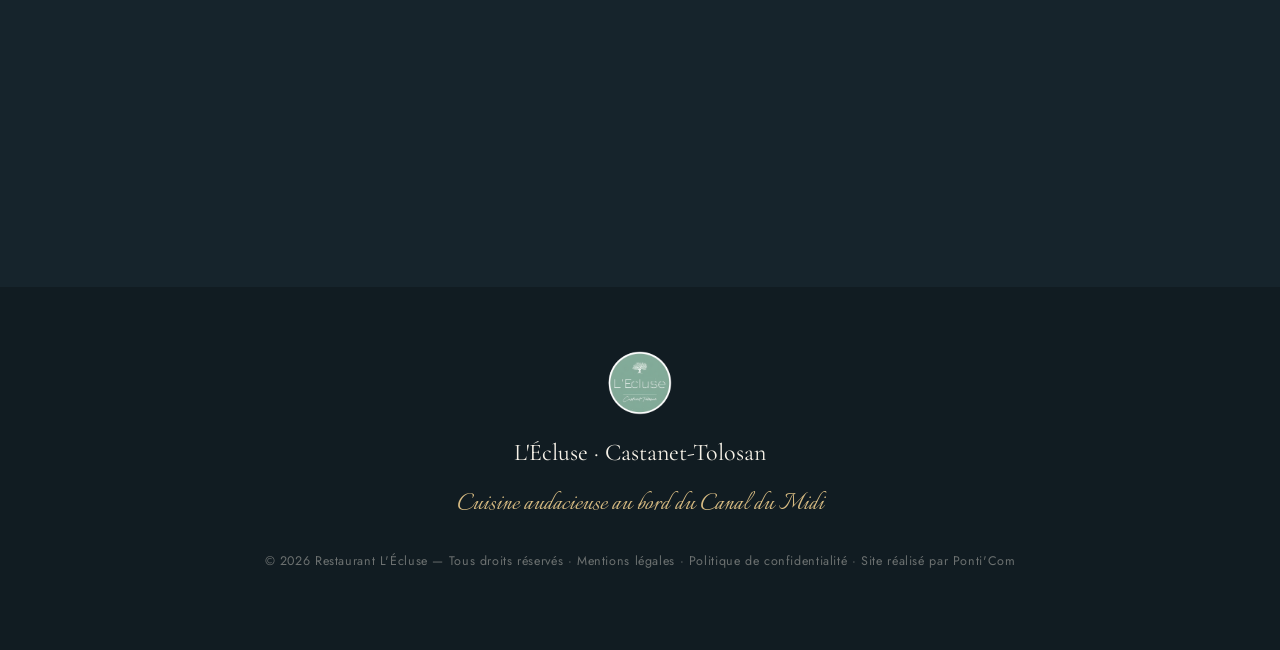
==== commit f900b593: "Pied de page : crédit Ponti'Com" ====
--- a/index.html
+++ b/index.html
@@ -270,7 +270,7 @@
   <img src="assets/img/logo.png" alt="L'Écluse" class="footer__logo">
   <p class="footer__name">L'Écluse · Castanet-Tolosan</p>
   <p class="footer__tag">Cuisine audacieuse au bord du Canal du Midi</p>
-  <p class="footer__legal">© <span id="year"></span> Restaurant L'Écluse — Tous droits réservés · Mentions légales · Politique de confidentialité</p>
+  <p class="footer__legal">© <span id="year"></span> Restaurant L'Écluse — Tous droits réservés · Mentions légales · Politique de confidentialité · Site réalisé par <a href="https://ponticom.fr/creation-site-internet-toulouse/">Ponti'Com</a></p>
 </footer>
 
 <!-- LIGHTBOX -->
--- a/assets/css/style.css
+++ b/assets/css/style.css
@@ -308,10 +308,10 @@
 
 /* ---------- Toast annonce jardin ---------- */
 .toast{
-  position:fixed;left:24px;bottom:24px;z-index:85;width:min(340px,calc(100vw - 48px));
+  position:fixed;left:24px;bottom:24px;z-index:85;width:min(420px,calc(100vw - 48px));
   background:var(--night);color:var(--cream);
-  border:1px solid rgba(198,161,91,.4);border-radius:14px;
-  padding:22px 24px 22px;box-shadow:0 26px 60px -24px rgba(15,25,30,.7);
+  border:1px solid rgba(198,161,91,.4);border-radius:16px;
+  padding:30px 34px;box-shadow:0 26px 60px -24px rgba(15,25,30,.7);
   opacity:0;transform:translateY(26px) scale(.96);
   transition:opacity .6s var(--ease),transform .6s var(--ease);
   pointer-events:none;
@@ -323,13 +323,13 @@
   60%{transform:translateY(-4px) scale(1.01)}
   100%{opacity:1;transform:none}
 }
-.toast__icon{color:var(--gold-soft);font-size:1.5rem;line-height:1;display:block;margin-bottom:8px}
-.toast__eyebrow{font-size:.68rem;letter-spacing:.28em;text-transform:uppercase;color:var(--gold-soft);margin-bottom:8px}
-.toast__text{font-size:.95rem;line-height:1.6;color:rgba(246,241,231,.9);margin:0}
+.toast__icon{color:var(--gold-soft);font-size:1.8rem;line-height:1;display:block;margin-bottom:10px}
+.toast__eyebrow{font-size:.78rem;letter-spacing:.26em;text-transform:uppercase;color:var(--gold-soft);margin-bottom:10px}
+.toast__text{font-size:1.12rem;line-height:1.65;color:rgba(246,241,231,.92);margin:0}
 .toast__text strong{color:var(--gold-soft);font-weight:400;font-style:italic}
 .toast__close{
-  position:absolute;top:10px;right:12px;background:none;border:0;cursor:pointer;
-  color:rgba(246,241,231,.6);font-size:1.4rem;line-height:1;transition:color .3s;
+  position:absolute;top:12px;right:16px;background:none;border:0;cursor:pointer;
+  color:rgba(246,241,231,.6);font-size:1.7rem;line-height:1;transition:color .3s;
 }
 .toast__close:hover{color:var(--gold-soft)}
 @media(max-width:560px){.toast{left:16px;right:16px;bottom:16px;width:auto}}
